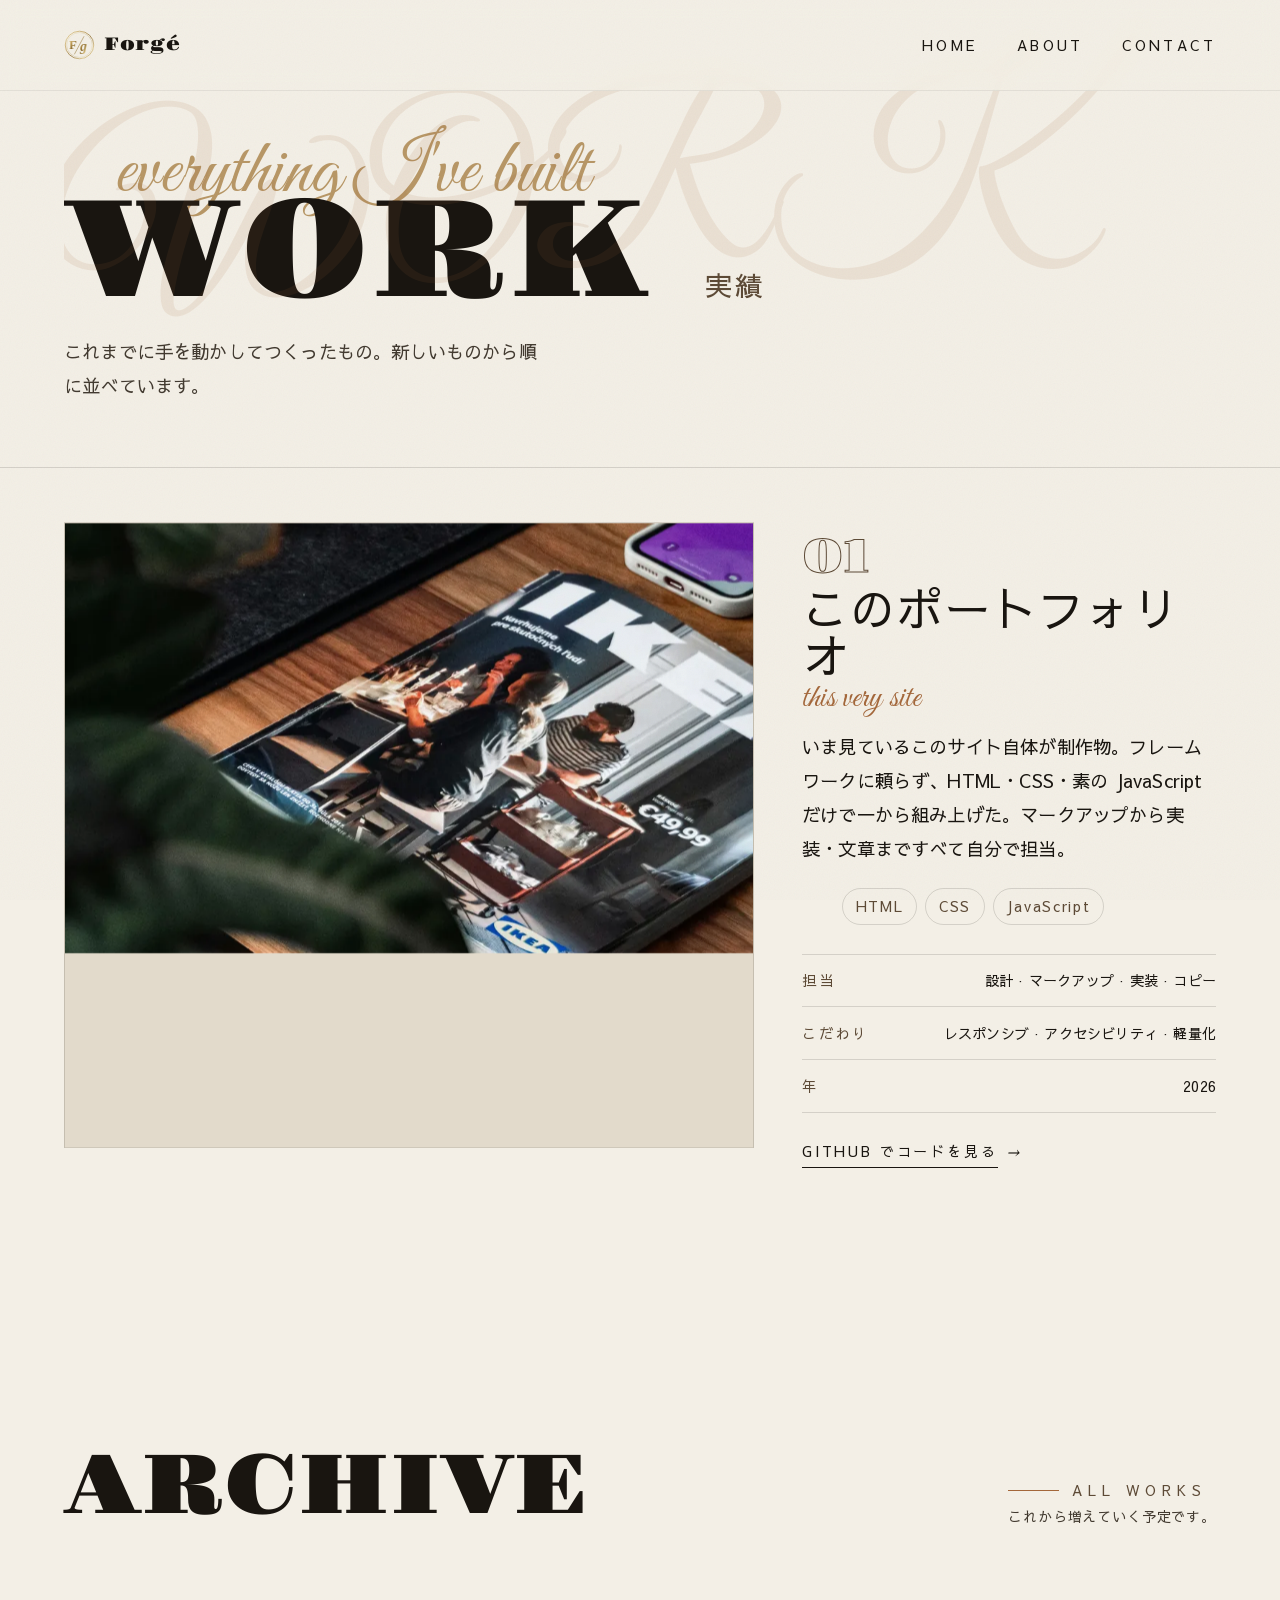
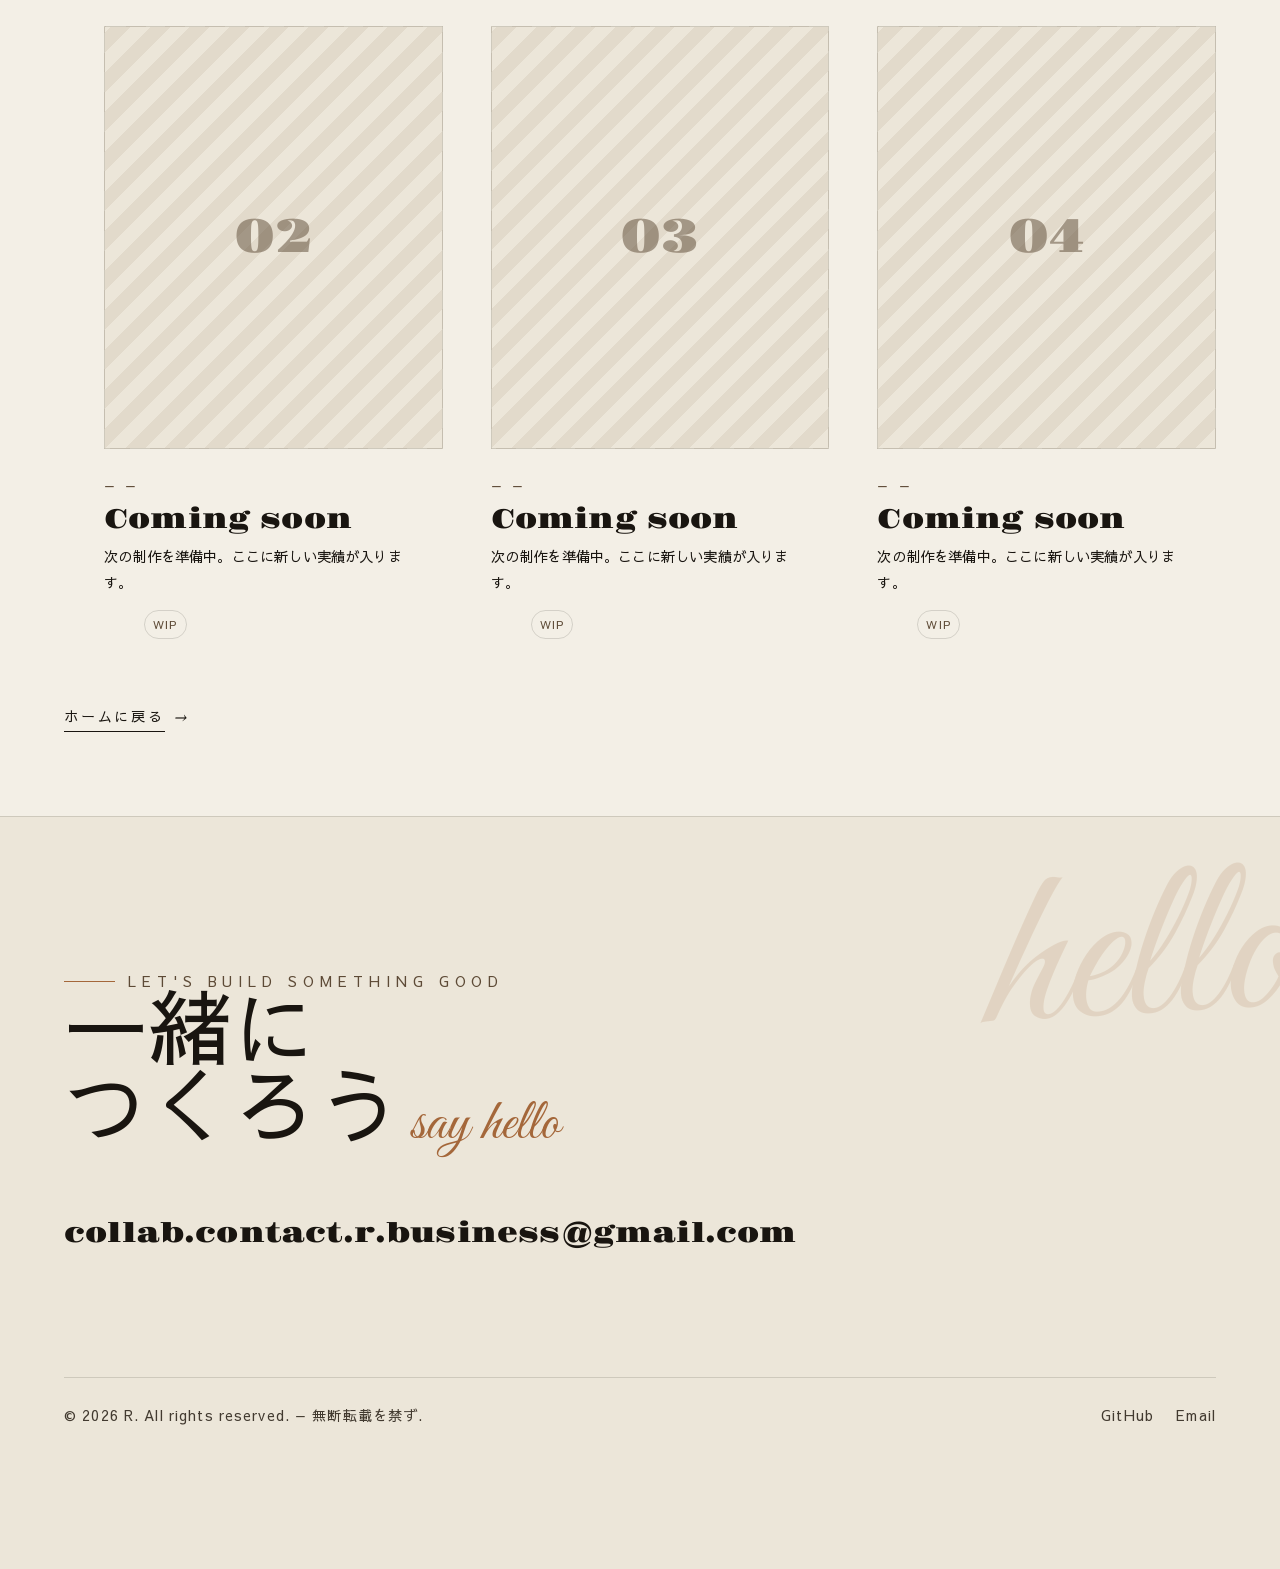
==== works.html @ 28dc5608 "Add Fg emblem beside wordmark; rename to R; update contact email" ====
<!doctype html>
<html lang="ja">
<head>
  <meta charset="utf-8" />
  <meta name="viewport" content="width=device-width, initial-scale=1" />
  <title>Work — 実績 / R</title>
  <meta name="description" content="フロントエンドエンジニア R のこれまでの実績一覧。" />
  <meta name="theme-color" content="#f3efe6" />
  <link rel="icon" href="assets/img/favicon.svg" type="image/svg+xml" />

  <link rel="preconnect" href="https://fonts.googleapis.com" />
  <link rel="preconnect" href="https://fonts.gstatic.com" crossorigin />
  <link rel="stylesheet"
        href="https://fonts.googleapis.com/css2?family=Gravitas+One&family=Great+Vibes&family=Sawarabi+Gothic&display=swap" />
  <link rel="stylesheet" href="assets/css/style.css" />
</head>
<body class="page">
  <a class="visually-hidden" href="#main" style="position:absolute;left:-9999px;top:0;background:#191510;color:#fff;padding:.6rem 1rem;z-index:9999;"
     onfocus="this.style.left='1rem';this.style.top='1rem';" onblur="this.style.left='-9999px';">本文へスキップ — Skip to content</a>

  <div class="progress" aria-hidden="true"></div>

  <header class="nav nav--solid" role="banner">
    <a class="nav__mark display" href="index.html" aria-label="Forgé — home"><img class="nav__logo" src="assets/img/logo-forge.svg" alt="" width="34" height="34" />Forgé</a>
    <nav class="nav__links" aria-label="Primary">
      <a href="index.html">Home</a>
      <a href="index.html#about">About</a>
      <a href="index.html#contact" class="nav__cta">Contact</a>
    </nav>
  </header>

  <main id="main">
    <!-- ░░░ PAGE HEADER ░░░ -->
    <header class="page-head shell wide">
      <p class="hero__script script" data-reveal>everything I've built</p>
      <h1 class="page-head__title display ghost" id="page-h" data-ghost="work" data-reveal>Work<span class="page-head__sub">実績</span></h1>
      <p class="page-head__lead jp" data-reveal style="--delay:.1s">これまでに手を動かしてつくったもの。新しいものから順に並べています。</p>
    </header>

    <hr class="rule shell wide" />

    <!-- ░░░ FEATURED ░░░ -->
    <section class="project shell wide" aria-labelledby="feat-h">
      <h2 id="feat-h" class="visually-hidden-h">Featured</h2>
      <article class="project__card" data-reveal>
        <figure class="project__figure" data-parallax="0.05">
          <picture>
            <source srcset="assets/img/photo-js.webp" type="image/webp" />
            <img src="assets/img/photo-js.jpg" width="956" height="1700" alt="制作環境のデスク" loading="lazy" />
          </picture>
        </figure>
        <div class="project__body">
          <p class="feature__no display">01</p>
          <h3 class="project__title display">このポートフォリオ<span class="script">this very site</span></h3>
          <p class="jp">いま見ているこのサイト自体が制作物。フレームワークに頼らず、HTML・CSS・素の JavaScript だけで一から組み上げた。マークアップから実装・文章まですべて自分で担当。</p>
          <ul class="project__tags" aria-label="使用技術">
            <li>HTML</li><li>CSS</li><li>JavaScript</li>
          </ul>
          <dl class="project__facts">
            <div><dt>担当</dt><dd>設計 · マークアップ · 実装 · コピー</dd></div>
            <div><dt>こだわり</dt><dd>レスポンシブ · アクセシビリティ · 軽量化</dd></div>
            <div><dt>年</dt><dd>2026</dd></div>
          </dl>
          <a class="feature__link" href="https://github.com/ryotagubusiness-B1z/portfolio" target="_blank" rel="noopener"><span>GitHub でコードを見る</span> <i aria-hidden="true">→</i></a>
        </div>
      </article>
    </section>

    <!-- ░░░ ARCHIVE ░░░ -->
    <section class="works shell wide" aria-labelledby="archive-h">
      <div class="works__head">
        <h2 class="display" id="archive-h" data-reveal>Archive</h2>
        <p data-reveal style="--delay:.1s"><span class="kicker">All works</span><br>これから増えていく予定です。</p>
      </div>

      <ul class="worklist" role="list">
        <li class="workcard workcard--soon" data-reveal>
          <div class="workcard__media" aria-hidden="true"><span class="workcard__no display">02</span></div>
          <div class="workcard__body">
            <span class="workcard__year">— —</span>
            <h3 class="workcard__title display">Coming soon</h3>
            <p class="jp">次の制作を準備中。ここに新しい実績が入ります。</p>
            <ul class="workcard__tags" aria-label="使用技術"><li>WIP</li></ul>
          </div>
        </li>
        <li class="workcard workcard--soon" data-reveal style="--delay:.08s">
          <div class="workcard__media" aria-hidden="true"><span class="workcard__no display">03</span></div>
          <div class="workcard__body">
            <span class="workcard__year">— —</span>
            <h3 class="workcard__title display">Coming soon</h3>
            <p class="jp">次の制作を準備中。ここに新しい実績が入ります。</p>
            <ul class="workcard__tags" aria-label="使用技術"><li>WIP</li></ul>
          </div>
        </li>
        <li class="workcard workcard--soon" data-reveal style="--delay:.16s">
          <div class="workcard__media" aria-hidden="true"><span class="workcard__no display">04</span></div>
          <div class="workcard__body">
            <span class="workcard__year">— —</span>
            <h3 class="workcard__title display">Coming soon</h3>
            <p class="jp">次の制作を準備中。ここに新しい実績が入ります。</p>
            <ul class="workcard__tags" aria-label="使用技術"><li>WIP</li></ul>
          </div>
        </li>
      </ul>

      <a class="works__all feature__link" href="index.html" data-reveal><span>ホームに戻る</span> <i aria-hidden="true">→</i></a>
    </section>
  </main>

  <!-- ░░░ FOOTER ░░░ -->
  <section class="contact" aria-labelledby="contact-h">
    <div class="shell wide ghost ghost--right" data-ghost="hello">
      <p class="kicker" data-reveal>Let's build something good</p>
      <h2 class="contact__lead display" id="contact-h" data-reveal style="--delay:.06s">
        一緒に<br>つくろう<span class="script"> say hello</span>
      </h2>
      <a class="contact__mail display" href="mailto:collab.contact.r.business@gmail.com" data-reveal style="--delay:.1s">collab.contact.r.business@gmail.com</a>

      <div class="foot">
        <p>© <span id="year">2026</span> R. All rights reserved. — 無断転載を禁ず.</p>
        <nav class="foot__social" aria-label="Links">
          <a href="https://github.com/ryotagubusiness-B1z" target="_blank" rel="noopener me">GitHub</a>
          <a href="mailto:collab.contact.r.business@gmail.com">Email</a>
        </nav>
      </div>
    </div>
  </section>

  <script src="assets/js/main.js" defer></script>
</body>
</html>
---- assets/css/style.css ----
/* ============================================================================
   Forgé — Portfolio of Ryota Gu
   Hand-built design system. No framework defaults.
   Palette: warm paper, umber earth, deep shadow. Type jump is intentional.
   ========================================================================== */

/* ---- 1. Tokens ---------------------------------------------------------- */
:root {
  /* Paper & ink — warm, never pure white or pure black */
  --paper:      #f3efe6;
  --paper-2:    #ece6d9;
  --paper-3:    #e2dacb;
  --ink:        #191510;
  --ink-soft:   #423a30;
  --ink-faint:  #6f655700;

  /* Earth accents — used like spice, never poured */
  --umber:      #5d4a36;
  --clay:       #a4673a;
  --sage:       #898a76;
  --gilt:       #b89766;

  /* Structural */
  --line:       rgba(25, 21, 16, 0.14);
  --line-soft:  rgba(25, 21, 16, 0.07);
  --shadow-deep: rgba(20, 16, 11, 0.55);

  /* Type */
  /* Latin uses Gravitas One; Japanese glyphs fall through to Sawarabi Gothic */
  --display: "Gravitas One", "Sawarabi Gothic", "Times New Roman", Georgia, serif;
  --script:  "Great Vibes", "Sawarabi Gothic", cursive;
  --body:    "Sawarabi Gothic", ui-sans-serif, system-ui, -apple-system, sans-serif;

  /* Fluid type — high jump ratio for editorial tension */
  --step--1: clamp(0.78rem, 0.74rem + 0.18vw, 0.9rem);
  --step-0:  clamp(1rem, 0.95rem + 0.25vw, 1.15rem);
  --step-1:  clamp(1.3rem, 1.15rem + 0.7vw, 1.7rem);
  --step-2:  clamp(1.8rem, 1.4rem + 1.9vw, 3rem);
  --step-3:  clamp(2.6rem, 1.7rem + 4.4vw, 5.4rem);
  --step-4:  clamp(3.4rem, 1.6rem + 8.8vw, 9.5rem);

  /* Rhythm */
  --gutter:  clamp(1.25rem, 5vw, 6rem);
  --stack:   clamp(4.5rem, 11vw, 11rem);
  --measure: 64ch;

  /* Motion — one signature curve, kept everywhere */
  --ease:      cubic-bezier(0.16, 1, 0.3, 1);
  --ease-soft: cubic-bezier(0.22, 0.61, 0.36, 1);
  --dur:       0.55s;
}

/* ---- 2. Reset ----------------------------------------------------------- */
*, *::before, *::after { box-sizing: border-box; }
* { margin: 0; }
html { -webkit-text-size-adjust: 100%; scroll-behavior: smooth; }
@media (prefers-reduced-motion: reduce) {
  html { scroll-behavior: auto; }
  *, *::before, *::after {
    animation-duration: 0.001ms !important;
    transition-duration: 0.001ms !important;
    scroll-behavior: auto !important;
  }
}
img, picture, svg { display: block; max-width: 100%; }
button { font: inherit; color: inherit; background: none; border: none; cursor: pointer; }
a { color: inherit; text-decoration: none; }
::selection { background: var(--ink); color: var(--paper); }

/* ---- 3. Base ------------------------------------------------------------ */
body {
  font-family: var(--body);
  font-size: var(--step-0);
  line-height: 1.85;
  letter-spacing: 0.01em;
  color: var(--ink);
  background: var(--paper);
  -webkit-font-smoothing: antialiased;
  text-rendering: optimizeLegibility;
  overflow-x: hidden;
}

/* Paper grain — faint, sits over the whole page */
body::before {
  content: "";
  position: fixed;
  inset: 0;
  z-index: 9999;
  pointer-events: none;
  opacity: 0.05;
  mix-blend-mode: multiply;
  background-image: url("data:image/svg+xml,%3Csvg xmlns='http://www.w3.org/2000/svg' width='160' height='160'%3E%3Cfilter id='n'%3E%3CfeTurbulence type='fractalNoise' baseFrequency='0.85' numOctaves='3' stitchTiles='stitch'/%3E%3C/filter%3E%3Crect width='100%25' height='100%25' filter='url(%23n)'/%3E%3C/svg%3E");
}

h1, h2, h3 { font-weight: 400; line-height: 1; }
.display { font-family: var(--display); }
.script  { font-family: var(--script); font-weight: 400; }

/* ---- 4. Layout primitives ---------------------------------------------- */
.shell { width: 100%; padding-inline: var(--gutter); }
.wide  { max-width: 1680px; margin-inline: auto; }
.rule  { height: 1px; background: var(--line); border: 0; }

.visually-hidden-h {
  position: absolute; width: 1px; height: 1px; padding: 0; margin: -1px;
  overflow: hidden; clip: rect(0 0 0 0); white-space: nowrap; border: 0;
}

/* ---- Inner-page header -------------------------------------------------- */
.page-head { padding-top: clamp(7rem, 16vh, 11rem); padding-bottom: clamp(2rem, 5vw, 4rem); }
.page-head__title {
  font-family: var(--display);
  font-size: var(--step-4);
  line-height: 0.86;
  text-transform: uppercase;
  display: flex;
  align-items: baseline;
  gap: 0.4em;
  flex-wrap: wrap;
}
.page-head__sub {
  font-family: var(--body);
  font-size: var(--step-1);
  letter-spacing: 0.1em;
  text-transform: none;
  color: var(--umber);
}
.page-head__lead { max-width: 48ch; margin-top: 1.4rem; color: var(--ink-soft); }
.page-head .ghost::before { top: -0.18em; opacity: 0.1; }

section { position: relative; }

/* The eyebrow / kicker used across the page */
.kicker {
  font-family: var(--body);
  font-size: var(--step--1);
  letter-spacing: 0.42em;
  text-transform: uppercase;
  color: var(--umber);
  display: inline-flex;
  align-items: center;
  gap: 0.9em;
}
.kicker::before {
  content: "";
  width: clamp(1.4rem, 4vw, 3.2rem);
  height: 1px;
  background: var(--clay);
}

/* ---- Ghost script ------------------------------------------------------- */
/* The accent face (Great Vibes) set huge & faint, sitting BEHIND a display
   heading like a watermark. Wrap a heading group in .ghost, give it
   data-ghost="word"; the word renders from the ::before. Decorative only. */
.ghost { position: relative; isolation: isolate; }
/* never let the oversized watermark spill into a horizontal scrollbar */
.ghost { overflow-x: clip; }
.ghost > * { position: relative; z-index: 1; }
.ghost::before {
  content: attr(data-ghost);
  position: absolute;
  z-index: 0;
  font-family: var(--script);
  font-weight: 400;
  line-height: 0.8;
  white-space: nowrap;
  color: var(--clay);
  opacity: 0.14;
  pointer-events: none;
  font-size: clamp(5rem, 18vw, 17rem);
  /* offset up & left so it bleeds behind and above the real heading */
  left: -0.08em;
  top: -0.42em;
  transform: rotate(-4deg);
  transform-origin: left top;
}
.ghost--right::before { left: auto; right: -0.06em; transform: rotate(-3deg); transform-origin: right top; }
.ghost--tight::before { font-size: clamp(4rem, 13vw, 12rem); top: -0.3em; }
@media (prefers-reduced-motion: no-preference) {
  .ghost::before { transition: opacity 1.1s var(--ease), transform 1.1s var(--ease); }
  .ghost:hover::before { opacity: 0.2; transform: rotate(-4deg) translateY(-0.04em); }
}

/* ============================================================================
   NAV
   ========================================================================== */
.nav {
  position: fixed;
  inset: 0 0 auto 0;
  z-index: 100;
  display: flex;
  align-items: center;
  justify-content: space-between;
  padding: clamp(1rem, 2vw, 1.6rem) var(--gutter);
  color: var(--paper);
  transition: background 0.4s var(--ease), color 0.4s var(--ease), border-color 0.4s var(--ease);
}
/* over the dark hero (top) the wordmark sits in light ink; once scrolled past
   the hero we drop to a solid paper bar so the gold logo keeps its true colour */
.nav.is-scrolled {
  color: var(--ink);
  background: color-mix(in srgb, var(--paper) 84%, transparent);
  backdrop-filter: saturate(1.1) blur(8px);
  border-bottom: 1px solid var(--line-soft);
}
/* solid variant for inner pages (no dark hero behind it) */
.nav--solid {
  color: var(--ink);
  background: color-mix(in srgb, var(--paper) 82%, transparent);
  backdrop-filter: saturate(1.1) blur(8px);
  border-bottom: 1px solid var(--line-soft);
}
.nav__mark {
  font-family: var(--display);
  font-size: 1.15rem;
  letter-spacing: 0.04em;
  display: inline-flex;
  align-items: center;
  gap: 0.5em;
}
.nav__logo {
  width: clamp(1.7rem, 2.4vw, 2.2rem);
  height: auto;
  aspect-ratio: 1 / 1;
  display: block;
}
.nav__links { display: flex; gap: clamp(1.2rem, 3vw, 2.6rem); }
.nav__links a {
  font-size: var(--step--1);
  letter-spacing: 0.24em;
  text-transform: uppercase;
  position: relative;
  padding-block: 0.4rem;
}
.nav__links a::after {
  content: "";
  position: absolute;
  left: 0; bottom: 0;
  width: 100%; height: 1px;
  background: currentColor;
  transform: scaleX(0);
  transform-origin: right;
  transition: transform 0.5s var(--ease);
}
.nav__links a:hover::after { transform: scaleX(1); transform-origin: left; }
@media (max-width: 720px) {
  .nav__links a:not(.nav__cta) { display: none; }
}

/* ============================================================================
   HERO
   ========================================================================== */
.hero {
  position: relative;
  min-height: 100svh;
  display: grid;
  grid-template-rows: 1fr auto;
  overflow: clip;
}
.hero__media {
  position: absolute;
  inset: -8% 0 -8% 0;
  z-index: 0;
}
.hero__media img {
  width: 100%; height: 100%;
  object-fit: cover;
  filter: grayscale(0.15) contrast(1.05);
}
.hero__media::after {
  content: "";
  position: absolute; inset: 0;
  background:
    linear-gradient(180deg, rgba(15,12,8,0.55) 0%, rgba(15,12,8,0) 38%),
    linear-gradient(0deg, rgba(15,12,8,0.78) 0%, rgba(15,12,8,0) 55%);
}
.hero__inner {
  position: relative;
  z-index: 1;
  grid-row: 2;
  color: var(--paper);
  padding: 0 var(--gutter) clamp(2.5rem, 6vw, 5rem);
  width: 100%;
}
.hero__script {
  font-family: var(--script);
  font-size: clamp(2.4rem, 6vw, 5rem);
  line-height: 0.8;
  color: var(--gilt);
  margin-bottom: -0.15em;
  margin-left: clamp(0.5rem, 4vw, 8rem);
}
.hero__title {
  font-family: var(--display);
  font-size: var(--step-4);
  letter-spacing: -0.01em;
  line-height: 0.86;
  text-transform: uppercase;
  max-width: 16ch;
}
.hero__meta {
  margin-top: clamp(1.4rem, 3vw, 2.4rem);
  display: flex;
  flex-wrap: wrap;
  gap: 0.8rem clamp(1.5rem, 4vw, 3rem);
  align-items: baseline;
  border-top: 1px solid rgba(243,239,230,0.28);
  padding-top: 1.2rem;
  max-width: 720px;
}
.hero__meta p { font-size: var(--step--1); letter-spacing: 0.04em; line-height: 1.6; opacity: 0.86; }
.hero__meta .lead { max-width: 46ch; }

.hero__index {
  position: absolute;
  top: clamp(5rem, 12vh, 9rem);
  right: var(--gutter);
  z-index: 1;
  writing-mode: vertical-rl;
  font-size: var(--step--1);
  letter-spacing: 0.4em;
  text-transform: uppercase;
  color: var(--paper);
  opacity: 0.7;
}
.hero__scroll {
  position: absolute;
  bottom: clamp(1.5rem, 4vw, 2.5rem);
  right: var(--gutter);
  z-index: 2;
  color: var(--paper);
  font-size: var(--step--1);
  letter-spacing: 0.3em;
  text-transform: uppercase;
  display: inline-flex;
  align-items: center;
  gap: 0.8em;
}
.hero__scroll i {
  display: block; width: 1px; height: 2.4rem; background: var(--gilt);
  transform-origin: top; animation: scrollPulse 2.4s var(--ease) infinite;
}
@keyframes scrollPulse {
  0%, 100% { transform: scaleY(0.3); opacity: 0.4; }
  50%      { transform: scaleY(1);   opacity: 1; }
}
@media (max-width: 720px) {
  .hero__scroll { display: none; }
  .hero__index  { top: clamp(4rem, 14vh, 7rem); opacity: 0.5; }
}

/* ============================================================================
   WORKS — editorial features, asymmetric & overlapping
   ========================================================================== */
.works { padding-block: var(--stack) calc(var(--stack) * 0.6); }
.works__head {
  display: flex; flex-wrap: wrap; justify-content: space-between;
  align-items: flex-end; gap: 1.5rem;
  margin-bottom: clamp(3rem, 8vw, 6rem);
}
.works__head h2 {
  font-family: var(--display);
  font-size: var(--step-3);
  text-transform: uppercase;
  letter-spacing: -0.01em;
}
.works__head p { max-width: 34ch; font-size: var(--step--1); letter-spacing: 0.06em; color: var(--ink-soft); }

.feature {
  display: grid;
  grid-template-columns: repeat(12, 1fr);
  gap: clamp(1rem, 2.5vw, 2.5rem);
  align-items: center;
  margin-bottom: clamp(5rem, 12vw, 11rem);
}
.feature__figure {
  position: relative;
  overflow: hidden;
  background: var(--paper-3);
}
.feature__figure img {
  width: 100%; height: 100%;
  object-fit: cover;
  aspect-ratio: 4 / 5;
  transition: transform 1.2s var(--ease), filter 0.8s var(--ease);
  filter: grayscale(0.1);
  will-change: transform;
}
.feature:hover .feature__figure img { transform: scale(1.045); filter: grayscale(0); }
.feature__figure figcaption {
  position: absolute;
  left: 0; bottom: 0;
  padding: 0.7rem 1rem;
  background: var(--paper);
  font-size: var(--step--1);
  letter-spacing: 0.18em;
  text-transform: uppercase;
  border-top: 1px solid var(--line);
  border-right: 1px solid var(--line);
  transform: translateY(0.5px);
}

/* alternating column spans for asymmetry */
.feature--a .feature__figure { grid-column: 1 / 8; }
.feature--a .feature__text   { grid-column: 9 / 13; }
.feature--b .feature__figure { grid-column: 6 / 13; order: 2; }
.feature--b .feature__text   { grid-column: 1 / 5;  order: 1; }
.feature--b .feature__figure img { aspect-ratio: 3 / 4; }
.feature--c .feature__figure { grid-column: 2 / 9; }
.feature--c .feature__text   { grid-column: 9 / 13; }
.feature--c .feature__figure img { aspect-ratio: 5 / 6; }
.feature--d .feature__figure { grid-column: 5 / 13; order: 2; }
.feature--d .feature__text   { grid-column: 1 / 5;  order: 1; }
.feature--d .feature__figure img { aspect-ratio: 9 / 11; }

@media (max-width: 760px) {
  .feature { grid-template-columns: 1fr; }
  .feature .feature__figure,
  .feature .feature__text { grid-column: 1 / -1 !important; order: 0 !important; }
  .feature__figure img { aspect-ratio: 4 / 5 !important; }
}

.feature__no {
  font-family: var(--display);
  font-size: var(--step-2);
  color: var(--paper-3);
  -webkit-text-stroke: 1px var(--umber);
  color: transparent;
  line-height: 0.8;
  margin-bottom: 0.6rem;
}
.feature__title {
  font-family: var(--display);
  font-size: var(--step-1);
  line-height: 1.04;
  margin-bottom: 0.8rem;
}
.feature__title .script { display: block; font-size: 1.4em; color: var(--clay); line-height: 0.7; }
.feature__text .meta {
  font-size: var(--step--1);
  letter-spacing: 0.2em;
  text-transform: uppercase;
  color: var(--umber);
  margin-bottom: 1rem;
  padding-bottom: 1rem;
  border-bottom: 1px solid var(--line);
}
.feature__text p { font-size: var(--step-0); max-width: 40ch; }
.feature__link {
  display: inline-flex; align-items: center; gap: 0.6em;
  margin-top: 1.4rem;
  font-size: var(--step--1); letter-spacing: 0.2em; text-transform: uppercase;
}
.feature__link span { position: relative; }
.feature__link span::after {
  content: ""; position: absolute; left: 0; bottom: -3px; width: 100%; height: 1px;
  background: var(--ink); transform: scaleX(1); transform-origin: right;
  transition: transform 0.5s var(--ease);
}
.feature__link:hover span::after { transform: scaleX(0); }
.feature__link i { transition: transform 0.5s var(--ease); }
.feature__link:hover i { transform: translateX(0.4em); }

/* ============================================================================
   PROJECT — featured work (this very site)
   ========================================================================== */
.project { padding-block: calc(var(--stack) * 0.5) var(--stack); }
.project__card {
  display: grid;
  grid-template-columns: 1fr;
  gap: clamp(1.5rem, 4vw, 3rem);
  align-items: stretch;
}
@media (min-width: 880px) {
  .project__card { grid-template-columns: 1.25fr 0.75fr; }
}
.project__figure {
  position: relative;
  overflow: hidden;
  background: var(--paper-3);
  border: 1px solid var(--line);
}
.project__figure img {
  width: 100%; height: 100%;
  object-fit: cover;
  aspect-ratio: 16 / 10;
  filter: grayscale(0.08);
  transition: transform 1.2s var(--ease), filter 0.8s var(--ease);
  will-change: transform;
}
.project__card:hover .project__figure img { transform: scale(1.04); filter: grayscale(0); }
.project__body { display: flex; flex-direction: column; }
.project__title {
  font-family: var(--display);
  font-size: var(--step-2);
  line-height: 1.02;
  margin: 0.2rem 0 1rem;
}
.project__title .script { display: block; font-size: 0.7em; color: var(--clay); line-height: 0.9; }
.project__body > p.jp { font-size: var(--step-0); max-width: 46ch; }
.project__tags {
  list-style: none; display: flex; flex-wrap: wrap; gap: 0.5rem;
  margin: 1.4rem 0;
}
.project__tags li {
  font-size: var(--step--1); letter-spacing: 0.12em;
  padding: 0.3em 0.9em;
  border: 1px solid var(--line);
  border-radius: 999px;
  color: var(--umber);
}
.project__facts { margin: 0.4rem 0 0; border-top: 1px solid var(--line); }
.project__facts > div {
  display: flex; gap: 1rem; justify-content: space-between;
  padding: 0.8rem 0; border-bottom: 1px solid var(--line);
}
.project__facts dt {
  font-size: var(--step--1); letter-spacing: 0.2em; text-transform: uppercase; color: var(--umber);
  white-space: nowrap;
}
.project__facts dd { font-size: var(--step--1); text-align: right; }
.project__body .feature__link { margin-top: auto; padding-top: 1.6rem; }

/* ---- Work list (latest 3 grid, shared with works.html) ---------------- */
.worklist {
  list-style: none;
  display: grid;
  grid-template-columns: 1fr;
  gap: clamp(2rem, 4vw, 3rem);
}
@media (min-width: 680px)  { .worklist { grid-template-columns: repeat(2, 1fr); } }
@media (min-width: 1000px) { .worklist { grid-template-columns: repeat(3, 1fr); } }

.workcard { display: flex; flex-direction: column; }
.workcard__media {
  position: relative;
  display: block;
  overflow: hidden;
  background: var(--paper-3);
  border: 1px solid var(--line);
  aspect-ratio: 4 / 5;
}
.workcard__media img {
  width: 100%; height: 100%;
  object-fit: cover;
  filter: grayscale(0.12);
  transition: transform 1.1s var(--ease), filter 0.7s var(--ease);
  will-change: transform;
}
.workcard__media:hover img { transform: scale(1.05); filter: grayscale(0); }
.workcard__no {
  position: absolute;
  left: 0; bottom: 0;
  font-size: var(--step-1);
  line-height: 0.8;
  padding: 0.3rem 0.7rem 0.2rem;
  background: var(--paper);
  color: var(--ink);
  border-top: 1px solid var(--line);
  border-right: 1px solid var(--line);
}
.workcard--soon .workcard__media {
  display: grid;
  place-items: center;
  background:
    repeating-linear-gradient(-45deg, var(--paper-2) 0 14px, var(--paper-3) 14px 28px);
}
.workcard--soon .workcard__no {
  position: static; background: none; border: 0;
  color: var(--umber); opacity: 0.5; font-size: var(--step-2);
}
.workcard--soon { opacity: 0.78; }

.workcard__body { padding-top: 1.1rem; }
.workcard__year {
  font-size: var(--step--1); letter-spacing: 0.22em; color: var(--umber);
}
.workcard__title {
  font-family: var(--display);
  font-size: var(--step-1);
  line-height: 1.05;
  margin: 0.35rem 0 0.6rem;
}
.workcard__body p.jp { font-size: var(--step--1); line-height: 1.8; max-width: 38ch; }
.workcard__tags {
  list-style: none; display: flex; flex-wrap: wrap; gap: 0.4rem;
  margin-top: 0.9rem;
}
.workcard__tags li {
  font-size: 0.72rem; letter-spacing: 0.1em;
  padding: 0.25em 0.7em;
  border: 1px solid var(--line);
  border-radius: 999px;
  color: var(--umber);
}
.works__all {
  margin-top: clamp(2.5rem, 6vw, 4rem);
}

/* ============================================================================
   PULL QUOTE — full-bleed shadow band
   ========================================================================== */
.quote {
  background: var(--ink);
  color: var(--paper);
  padding-block: clamp(5rem, 14vw, 12rem);
  overflow: clip;
  position: relative;
  isolation: isolate;
}
.quote::after {
  content: "";
  position: absolute;
  inset: 0;
  z-index: -1;
  background-image: image-set(url("../img/photo-linen.webp") type("image/webp"), url("../img/photo-linen.jpg") type("image/jpeg"));
  background-size: cover;
  background-position: center;
  opacity: 0.32;
  filter: grayscale(0.3) contrast(1.05);
}
.quote__mark {
  font-family: var(--display);
  position: absolute;
  top: -0.2em; left: var(--gutter);
  font-size: clamp(9rem, 30vw, 26rem);
  line-height: 1;
  color: rgba(184,151,102,0.12);
  pointer-events: none;
}
.quote blockquote {
  position: relative;
  font-family: var(--display);
  font-size: var(--step-2);
  line-height: 1.22;
  max-width: 22ch;
}
.quote blockquote em { font-family: var(--script); font-style: normal; color: var(--gilt); font-size: 1.3em; }
.quote cite {
  display: block;
  margin-top: 2rem;
  font-family: var(--body);
  font-style: normal;
  font-size: var(--step--1);
  letter-spacing: 0.3em;
  text-transform: uppercase;
  color: var(--sage);
}

/* ============================================================================
   ABOUT
   ========================================================================== */
.about { padding-block: var(--stack); }
.about__grid { display: grid; gap: clamp(2.5rem, 6vw, 5rem); grid-template-columns: 1fr; }
@media (min-width: 900px) { .about__grid { grid-template-columns: 1.1fr 0.9fr; align-items: center; } }
.about h2 { font-family: var(--display); font-size: var(--step-3); text-transform: uppercase; margin-bottom: 1.5rem; line-height: 0.92; }
.about h2 .script { display:block; font-size: 0.5em; color: var(--clay); text-transform: none; }
.about__body p { max-width: var(--measure); }
.about__body p + p { margin-top: 1.3em; }
.about__list { list-style: none; margin-top: 2.5rem; border-top: 1px solid var(--line); }
.about__list li {
  display: flex; justify-content: space-between; gap: 1rem;
  padding: 1rem 0; border-bottom: 1px solid var(--line);
  font-size: var(--step--1); letter-spacing: 0.06em;
}
.about__list li span:first-child { letter-spacing: 0.22em; text-transform: uppercase; color: var(--umber); }
.about__portrait {
  position: relative;
  background: var(--paper-3);
  overflow: hidden;
}
.about__portrait img { width: 100%; aspect-ratio: 4/5; object-fit: cover; filter: grayscale(0.2); }
.about__portrait .tag {
  position: absolute; top: 1rem; left: 1rem;
  font-family: var(--script); font-size: 2.4rem; color: var(--paper);
  text-shadow: 0 2px 18px rgba(0,0,0,0.4);
}

/* ============================================================================
   CONTACT / FOOTER
   ========================================================================== */
.contact {
  background: var(--paper-2);
  padding-block: var(--stack);
  border-top: 1px solid var(--line);
}
.contact__lead {
  font-family: var(--display);
  font-size: var(--step-3);
  text-transform: uppercase;
  line-height: 0.94;
  margin-bottom: clamp(2rem, 5vw, 3.5rem);
}
.contact__lead .script { text-transform: none; color: var(--clay); font-size: 0.7em; }
.contact__mail {
  display: inline-block;
  font-family: var(--display);
  font-size: var(--step-1);
  position: relative;
  padding-bottom: 0.2em;
}
.contact__mail::after {
  content:""; position:absolute; left:0; bottom:0; width:100%; height:2px; background: var(--clay);
  transform: scaleX(0); transform-origin: left; transition: transform 0.6s var(--ease);
}
.contact__mail:hover::after { transform: scaleX(1); }

.foot {
  display: flex; flex-wrap: wrap; justify-content: space-between; gap: 1.5rem;
  margin-top: clamp(4rem, 10vw, 7rem);
  padding-top: 1.5rem;
  border-top: 1px solid var(--line);
  font-size: var(--step--1);
  letter-spacing: 0.08em;
  color: var(--ink-soft);
}
.foot__social { display: flex; gap: 1.4rem; }
.foot__social a { position: relative; }
.foot__social a::after {
  content:""; position:absolute; left:0; bottom:-2px; width:100%; height:1px; background: currentColor;
  transform: scaleX(0); transform-origin: right; transition: transform 0.4s var(--ease);
}
.foot__social a:hover::after { transform: scaleX(1); transform-origin: left; }

/* ============================================================================
   SCROLL REVEAL — the page breathes in
   ========================================================================== */
[data-reveal] {
  opacity: 0;
  transform: translateY(28px);
  filter: blur(6px);
  transition:
    opacity 0.9s var(--ease),
    transform 0.9s var(--ease),
    filter 0.9s var(--ease);
  transition-delay: var(--delay, 0s);
}
[data-reveal].is-in { opacity: 1; transform: none; filter: none; }

/* progress hairline */
.progress {
  position: fixed; top: 0; left: 0; height: 2px; width: 100%;
  transform: scaleX(0); transform-origin: left;
  background: var(--clay); z-index: 200;
}
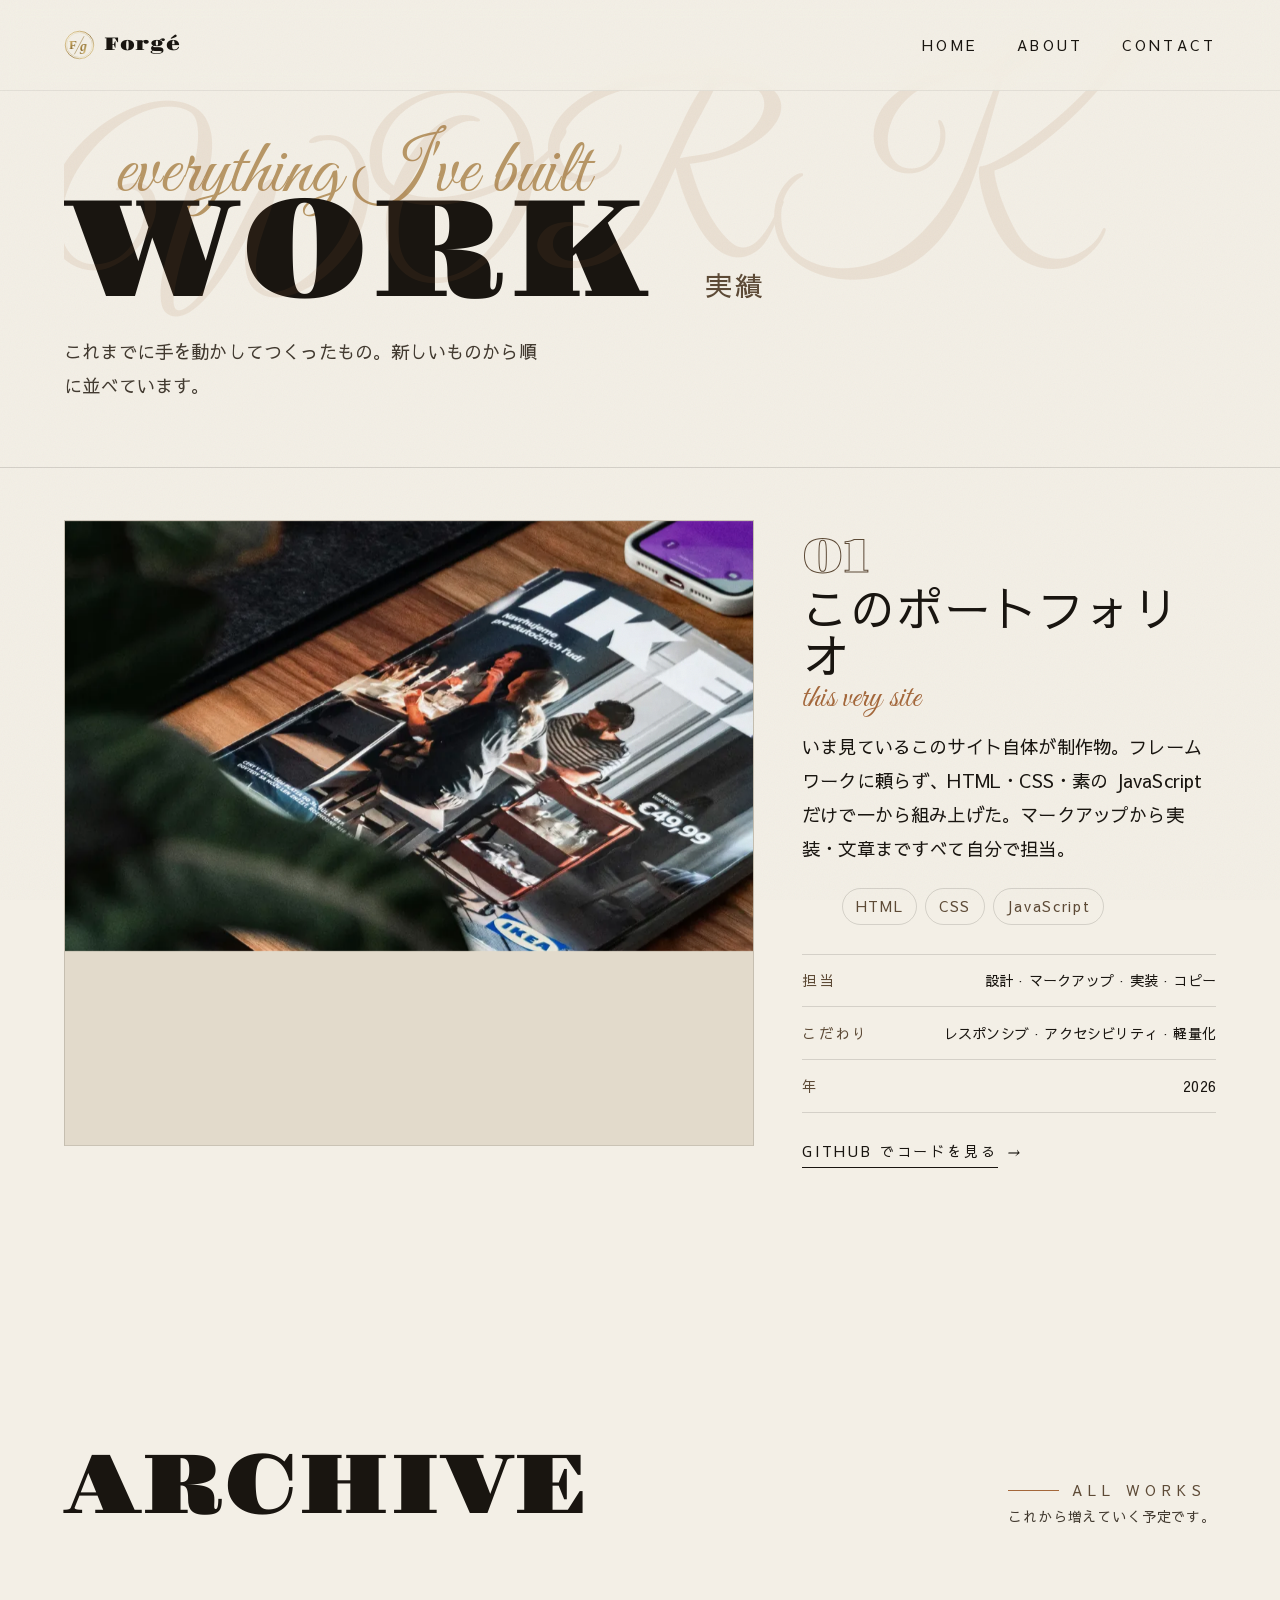
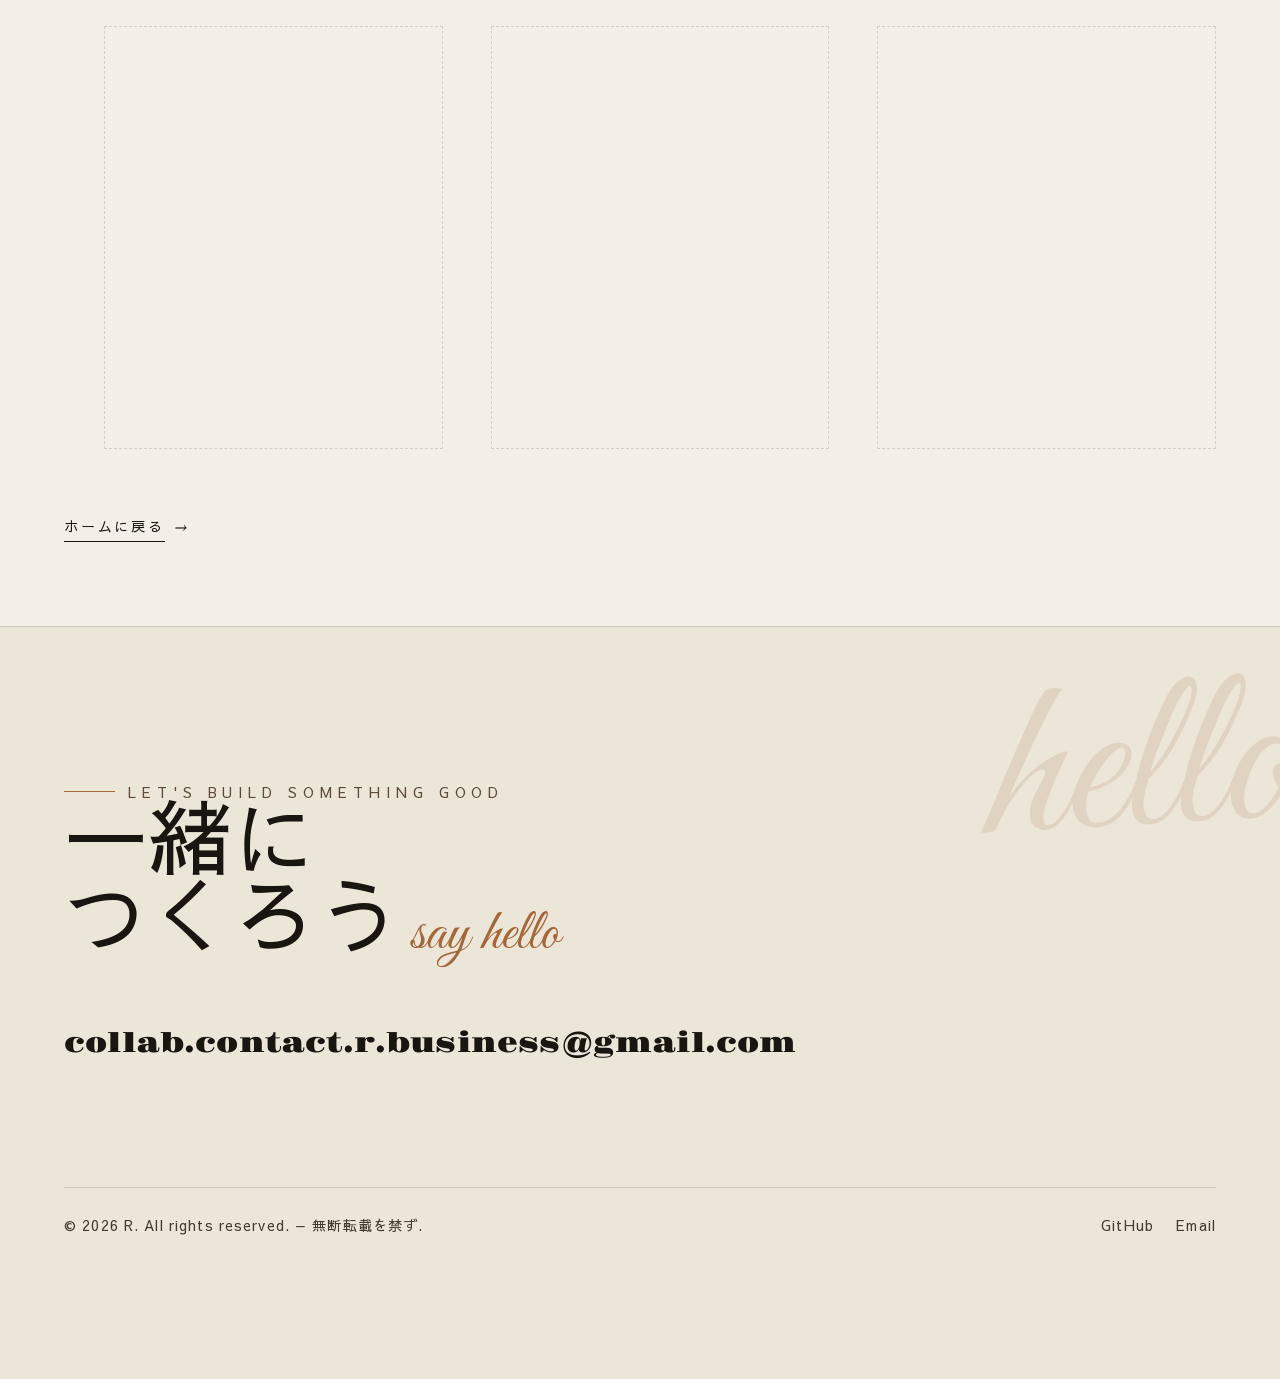
==== commit 18edcc79: "Replace Coming soon placeholders with blank reserved slots" ====
--- a/works.html
+++ b/works.html
@@ -74,32 +74,14 @@
       </div>
 
       <ul class="worklist" role="list">
-        <li class="workcard workcard--soon" data-reveal>
-          <div class="workcard__media" aria-hidden="true"><span class="workcard__no display">02</span></div>
-          <div class="workcard__body">
-            <span class="workcard__year">— —</span>
-            <h3 class="workcard__title display">Coming soon</h3>
-            <p class="jp">次の制作を準備中。ここに新しい実績が入ります。</p>
-            <ul class="workcard__tags" aria-label="使用技術"><li>WIP</li></ul>
-          </div>
+        <li class="workcard workcard--empty" data-reveal aria-hidden="true">
+          <div class="workcard__media"></div>
         </li>
-        <li class="workcard workcard--soon" data-reveal style="--delay:.08s">
-          <div class="workcard__media" aria-hidden="true"><span class="workcard__no display">03</span></div>
-          <div class="workcard__body">
-            <span class="workcard__year">— —</span>
-            <h3 class="workcard__title display">Coming soon</h3>
-            <p class="jp">次の制作を準備中。ここに新しい実績が入ります。</p>
-            <ul class="workcard__tags" aria-label="使用技術"><li>WIP</li></ul>
-          </div>
+        <li class="workcard workcard--empty" data-reveal style="--delay:.08s" aria-hidden="true">
+          <div class="workcard__media"></div>
         </li>
-        <li class="workcard workcard--soon" data-reveal style="--delay:.16s">
-          <div class="workcard__media" aria-hidden="true"><span class="workcard__no display">04</span></div>
-          <div class="workcard__body">
-            <span class="workcard__year">— —</span>
-            <h3 class="workcard__title display">Coming soon</h3>
-            <p class="jp">次の制作を準備中。ここに新しい実績が入ります。</p>
-            <ul class="workcard__tags" aria-label="使用技術"><li>WIP</li></ul>
-          </div>
+        <li class="workcard workcard--empty" data-reveal style="--delay:.16s" aria-hidden="true">
+          <div class="workcard__media"></div>
         </li>
       </ul>
 
--- a/assets/css/style.css
+++ b/assets/css/style.css
@@ -559,17 +559,12 @@
   border-top: 1px solid var(--line);
   border-right: 1px solid var(--line);
 }
-.workcard--soon .workcard__media {
-  display: grid;
-  place-items: center;
-  background:
-    repeating-linear-gradient(-45deg, var(--paper-2) 0 14px, var(--paper-3) 14px 28px);
-}
-.workcard--soon .workcard__no {
-  position: static; background: none; border: 0;
-  color: var(--umber); opacity: 0.5; font-size: var(--step-2);
-}
-.workcard--soon { opacity: 0.78; }
+/* empty / reserved slot — left intentionally blank */
+.workcard--empty .workcard__media {
+  background: transparent;
+  border: 1px dashed var(--line);
+}
+.workcard--empty { opacity: 0.5; }
 
 .workcard__body { padding-top: 1.1rem; }
 .workcard__year {
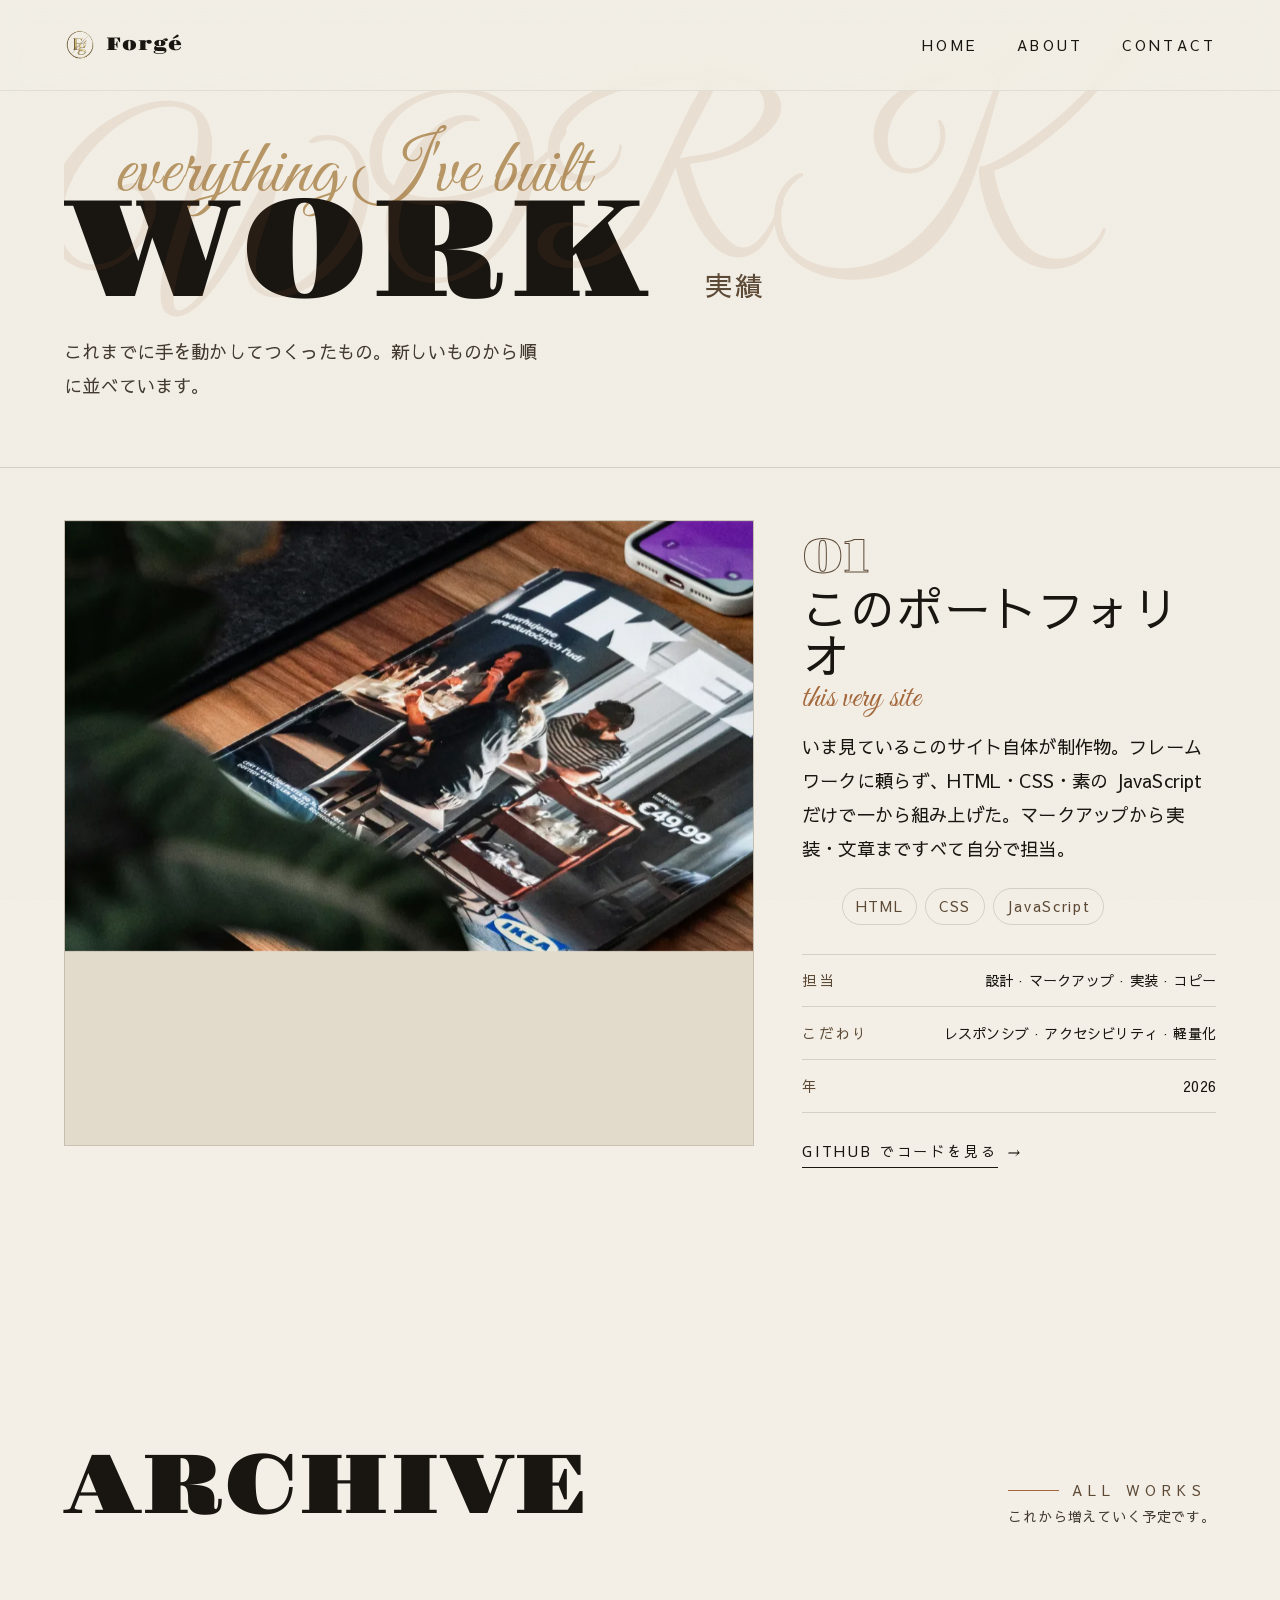
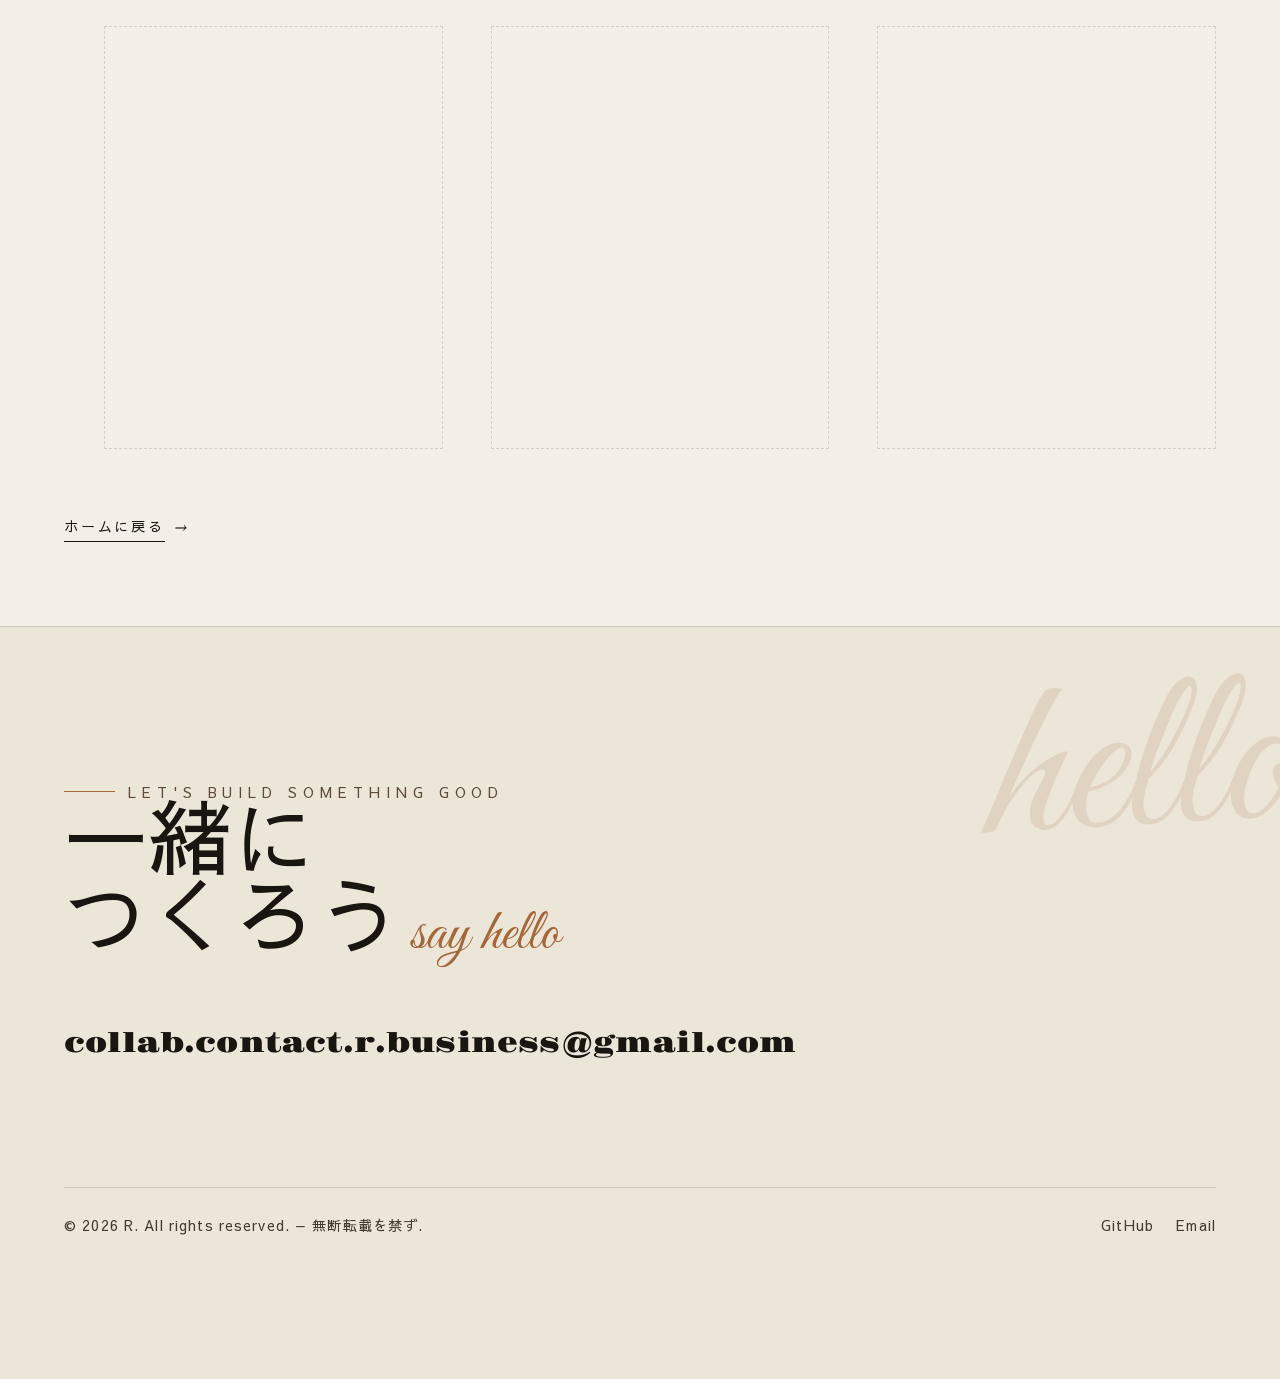
==== commit d9a64193: "Use real Forgé logo in nav and favicon (optimized webp/png)" ====
--- a/works.html
+++ b/works.html
@@ -6,7 +6,7 @@
   <title>Work — 実績 / R</title>
   <meta name="description" content="フロントエンドエンジニア R のこれまでの実績一覧。" />
   <meta name="theme-color" content="#f3efe6" />
-  <link rel="icon" href="assets/img/favicon.svg" type="image/svg+xml" />
+  <link rel="icon" href="assets/img/favicon.png" type="image/png" sizes="64x64" />
 
   <link rel="preconnect" href="https://fonts.googleapis.com" />
   <link rel="preconnect" href="https://fonts.gstatic.com" crossorigin />
@@ -21,7 +21,7 @@
   <div class="progress" aria-hidden="true"></div>
 
   <header class="nav nav--solid" role="banner">
-    <a class="nav__mark display" href="index.html" aria-label="Forgé — home"><img class="nav__logo" src="assets/img/logo-forge.svg" alt="" width="34" height="34" />Forgé</a>
+    <a class="nav__mark display" href="index.html" aria-label="Forgé — home"><picture><source srcset="assets/img/logo-forge.webp" type="image/webp" /><img class="nav__logo" src="assets/img/logo-forge.png" alt="" width="256" height="256" /></picture>Forgé</a>
     <nav class="nav__links" aria-label="Primary">
       <a href="index.html">Home</a>
       <a href="index.html#about">About</a>
--- a/assets/css/style.css
+++ b/assets/css/style.css
@@ -218,8 +218,9 @@
   align-items: center;
   gap: 0.5em;
 }
+.nav__mark picture { display: flex; line-height: 0; }
 .nav__logo {
-  width: clamp(1.7rem, 2.4vw, 2.2rem);
+  width: clamp(1.9rem, 2.6vw, 2.4rem);
   height: auto;
   aspect-ratio: 1 / 1;
   display: block;
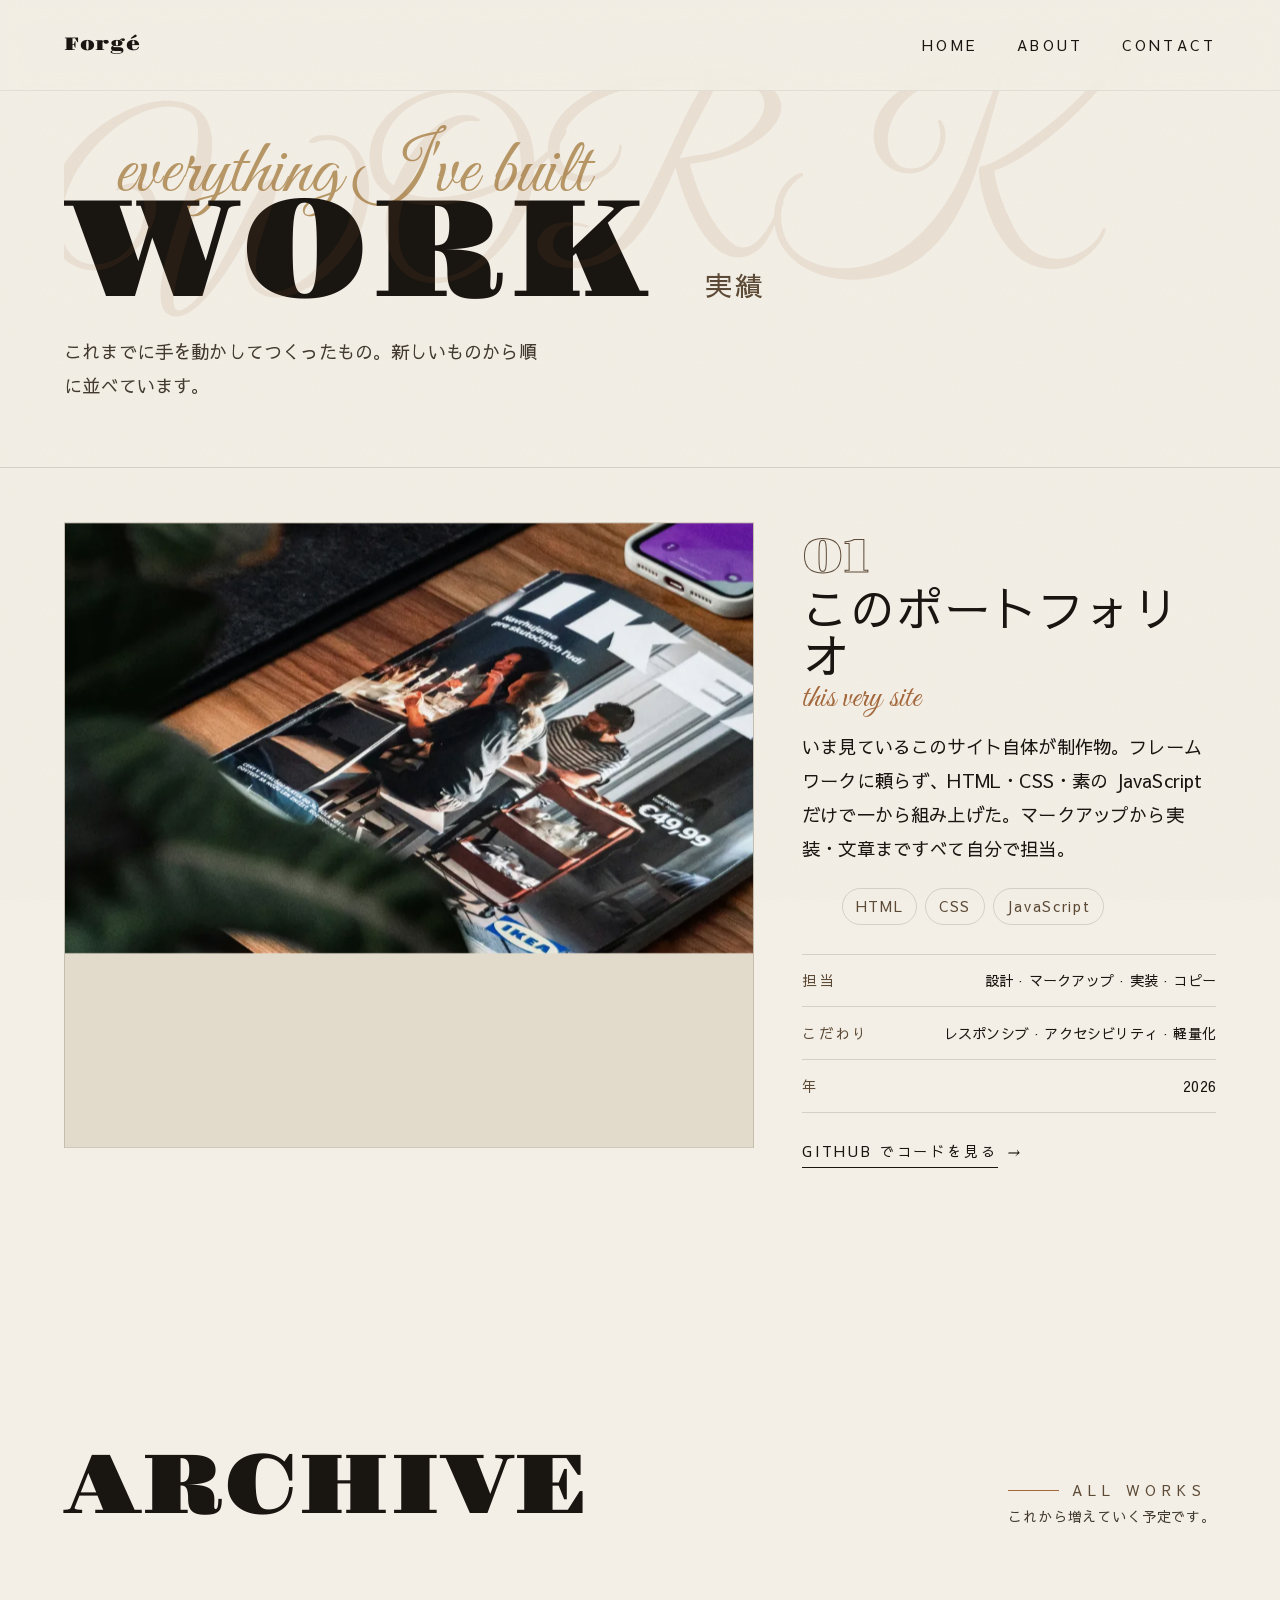
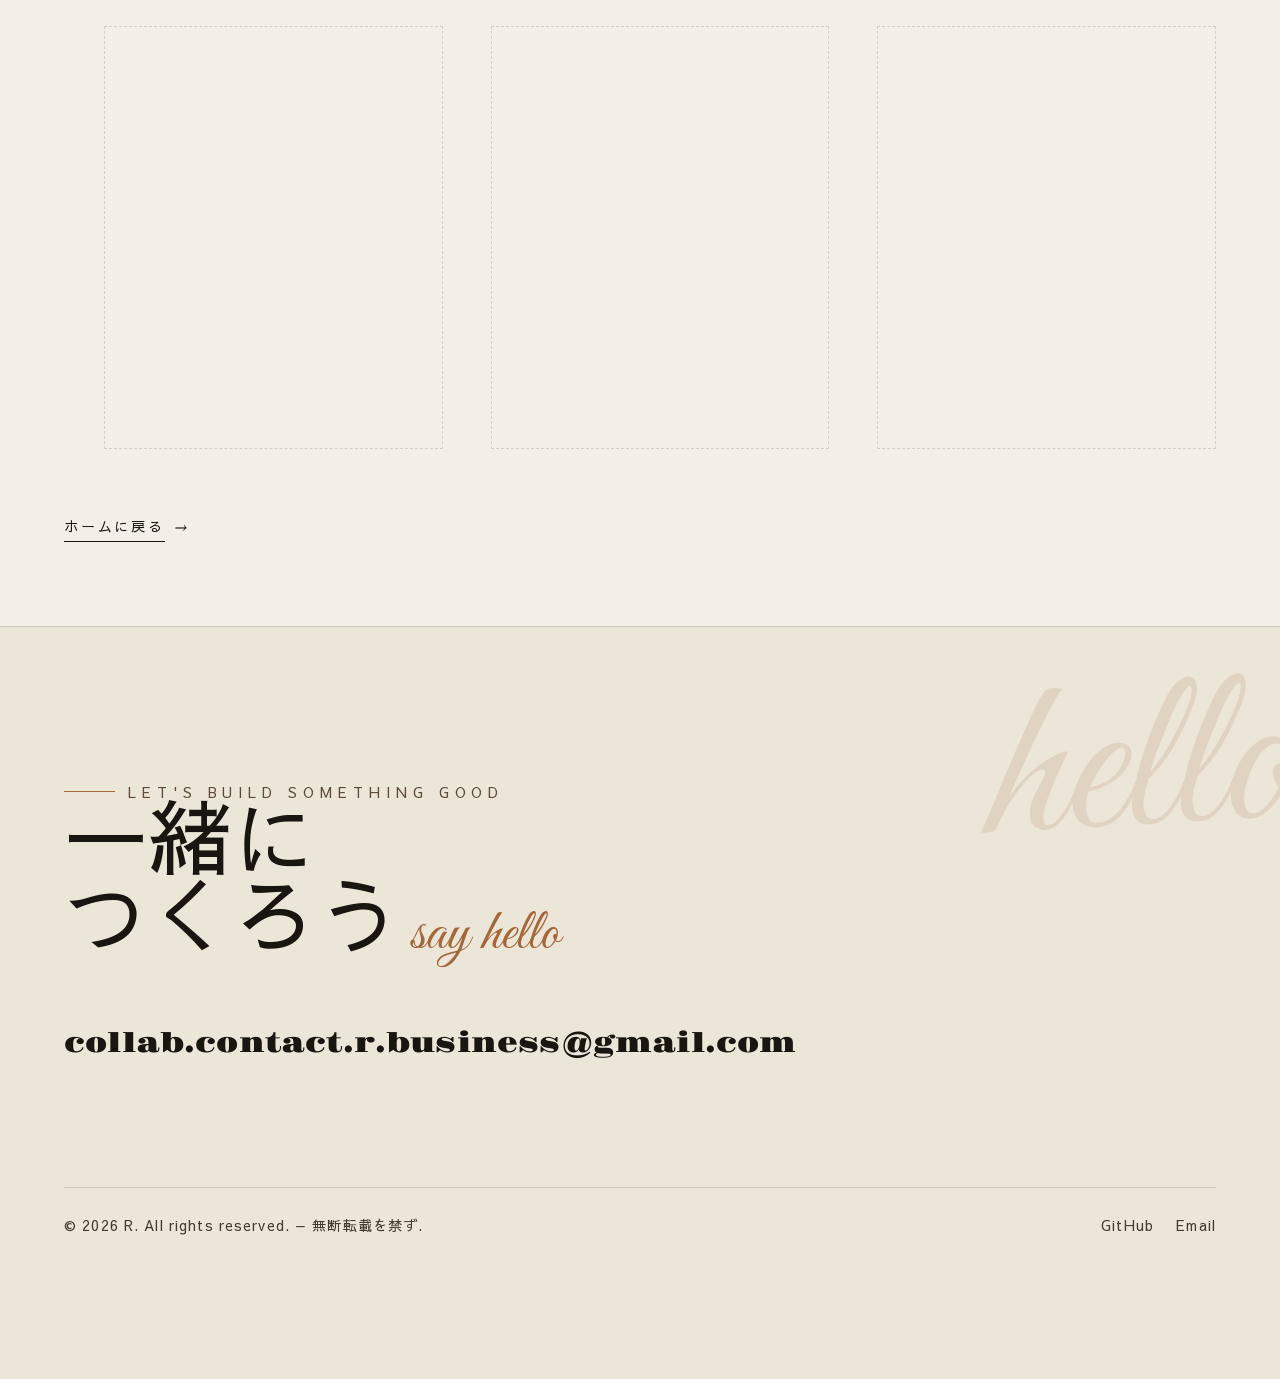
==== commit cf76fa76: "Revert site name to text-only wordmark; drop logo image" ====
--- a/works.html
+++ b/works.html
@@ -6,7 +6,7 @@
   <title>Work — 実績 / R</title>
   <meta name="description" content="フロントエンドエンジニア R のこれまでの実績一覧。" />
   <meta name="theme-color" content="#f3efe6" />
-  <link rel="icon" href="assets/img/favicon.png" type="image/png" sizes="64x64" />
+  <link rel="icon" href="assets/img/favicon.svg" type="image/svg+xml" />
 
   <link rel="preconnect" href="https://fonts.googleapis.com" />
   <link rel="preconnect" href="https://fonts.gstatic.com" crossorigin />
@@ -21,7 +21,7 @@
   <div class="progress" aria-hidden="true"></div>
 
   <header class="nav nav--solid" role="banner">
-    <a class="nav__mark display" href="index.html" aria-label="Forgé — home"><picture><source srcset="assets/img/logo-forge.webp" type="image/webp" /><img class="nav__logo" src="assets/img/logo-forge.png" alt="" width="256" height="256" /></picture>Forgé</a>
+    <a class="nav__mark display" href="index.html" aria-label="Forgé — home">Forgé</a>
     <nav class="nav__links" aria-label="Primary">
       <a href="index.html">Home</a>
       <a href="index.html#about">About</a>
--- a/assets/css/style.css
+++ b/assets/css/style.css
@@ -218,13 +218,6 @@
   align-items: center;
   gap: 0.5em;
 }
-.nav__mark picture { display: flex; line-height: 0; }
-.nav__logo {
-  width: clamp(1.9rem, 2.6vw, 2.4rem);
-  height: auto;
-  aspect-ratio: 1 / 1;
-  display: block;
-}
 .nav__links { display: flex; gap: clamp(1.2rem, 3vw, 2.6rem); }
 .nav__links a {
   font-size: var(--step--1);
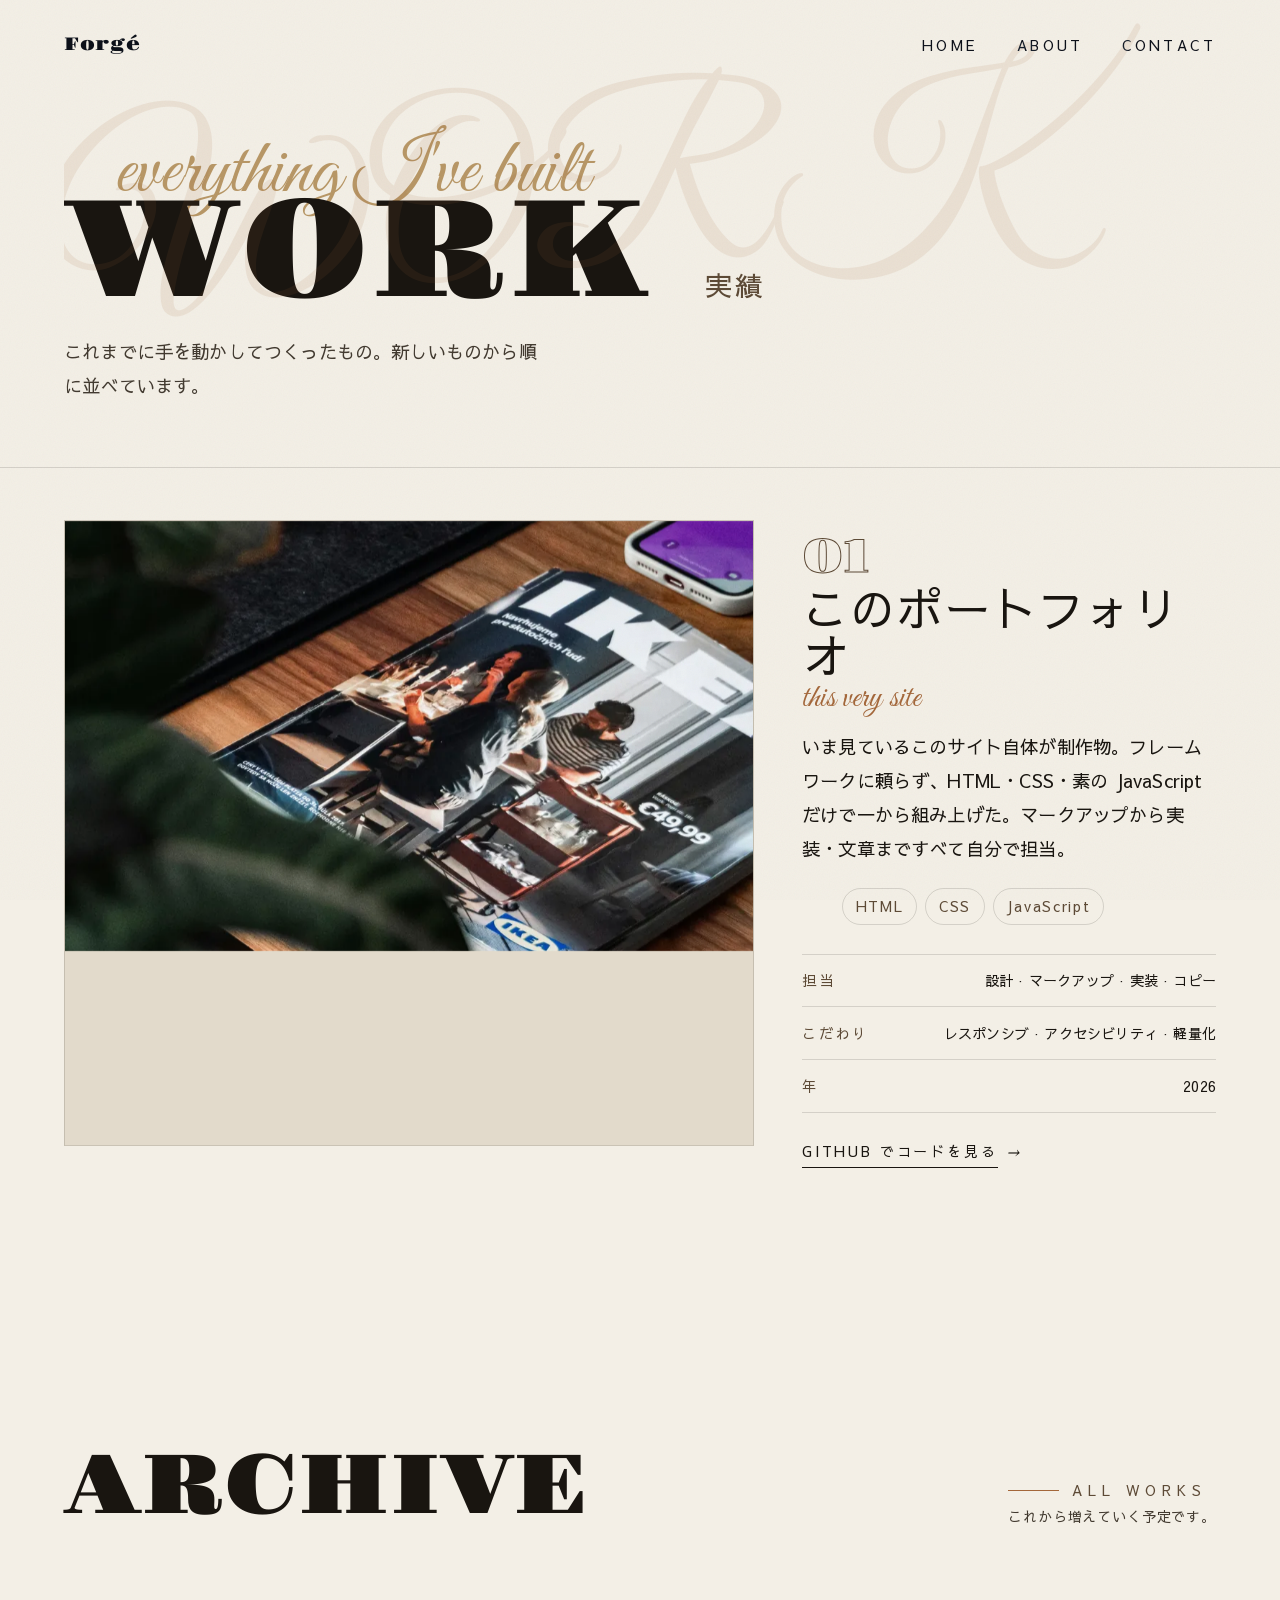
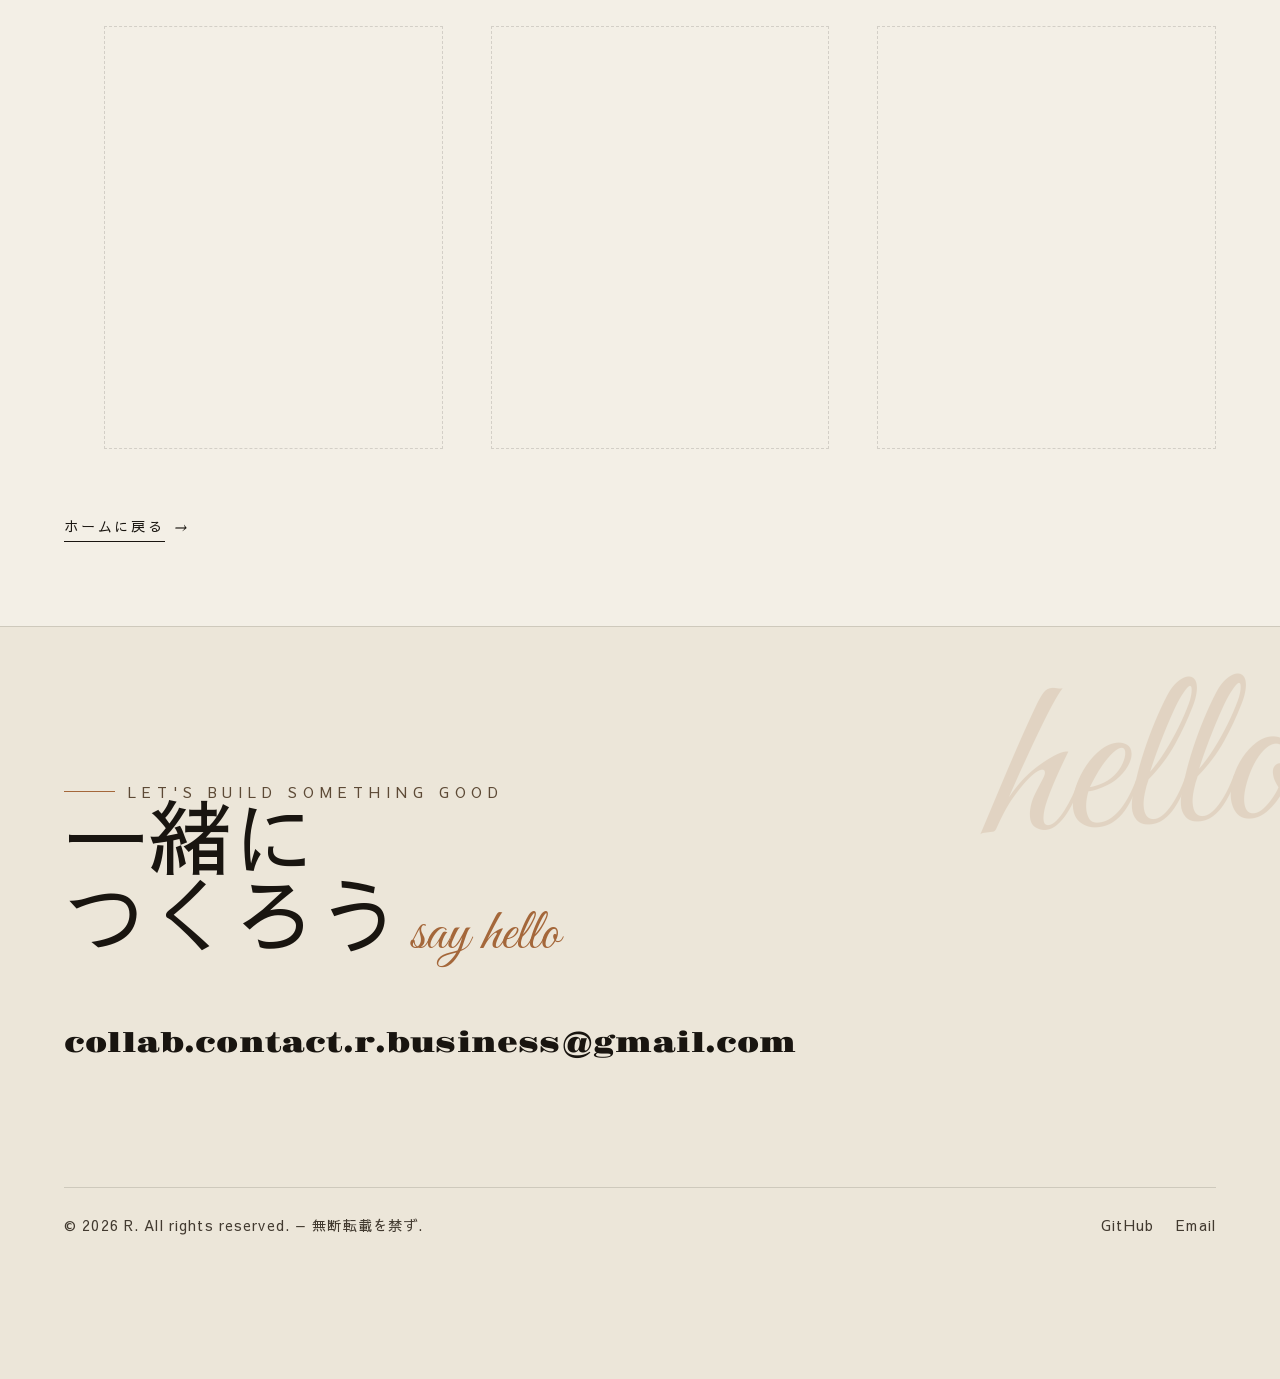
==== commit faae9fdd: "Remove scrolled nav cream bar; use blend-mode wordmark on both pages" ====
--- a/works.html
+++ b/works.html
@@ -20,7 +20,7 @@
 
   <div class="progress" aria-hidden="true"></div>
 
-  <header class="nav nav--solid" role="banner">
+  <header class="nav" role="banner">
     <a class="nav__mark display" href="index.html" aria-label="Forgé — home">Forgé</a>
     <nav class="nav__links" aria-label="Primary">
       <a href="index.html">Home</a>
--- a/assets/css/style.css
+++ b/assets/css/style.css
@@ -192,23 +192,10 @@
   align-items: center;
   justify-content: space-between;
   padding: clamp(1rem, 2vw, 1.6rem) var(--gutter);
-  color: var(--paper);
-  transition: background 0.4s var(--ease), color 0.4s var(--ease), border-color 0.4s var(--ease);
-}
-/* over the dark hero (top) the wordmark sits in light ink; once scrolled past
-   the hero we drop to a solid paper bar so the gold logo keeps its true colour */
-.nav.is-scrolled {
-  color: var(--ink);
-  background: color-mix(in srgb, var(--paper) 84%, transparent);
-  backdrop-filter: saturate(1.1) blur(8px);
-  border-bottom: 1px solid var(--line-soft);
-}
-/* solid variant for inner pages (no dark hero behind it) */
-.nav--solid {
-  color: var(--ink);
-  background: color-mix(in srgb, var(--paper) 82%, transparent);
-  backdrop-filter: saturate(1.1) blur(8px);
-  border-bottom: 1px solid var(--line-soft);
+  /* difference blend keeps the wordmark legible over both the dark hero and
+     the pale page below — no background bar needed */
+  mix-blend-mode: difference;
+  color: #fff;
 }
 .nav__mark {
   font-family: var(--display);
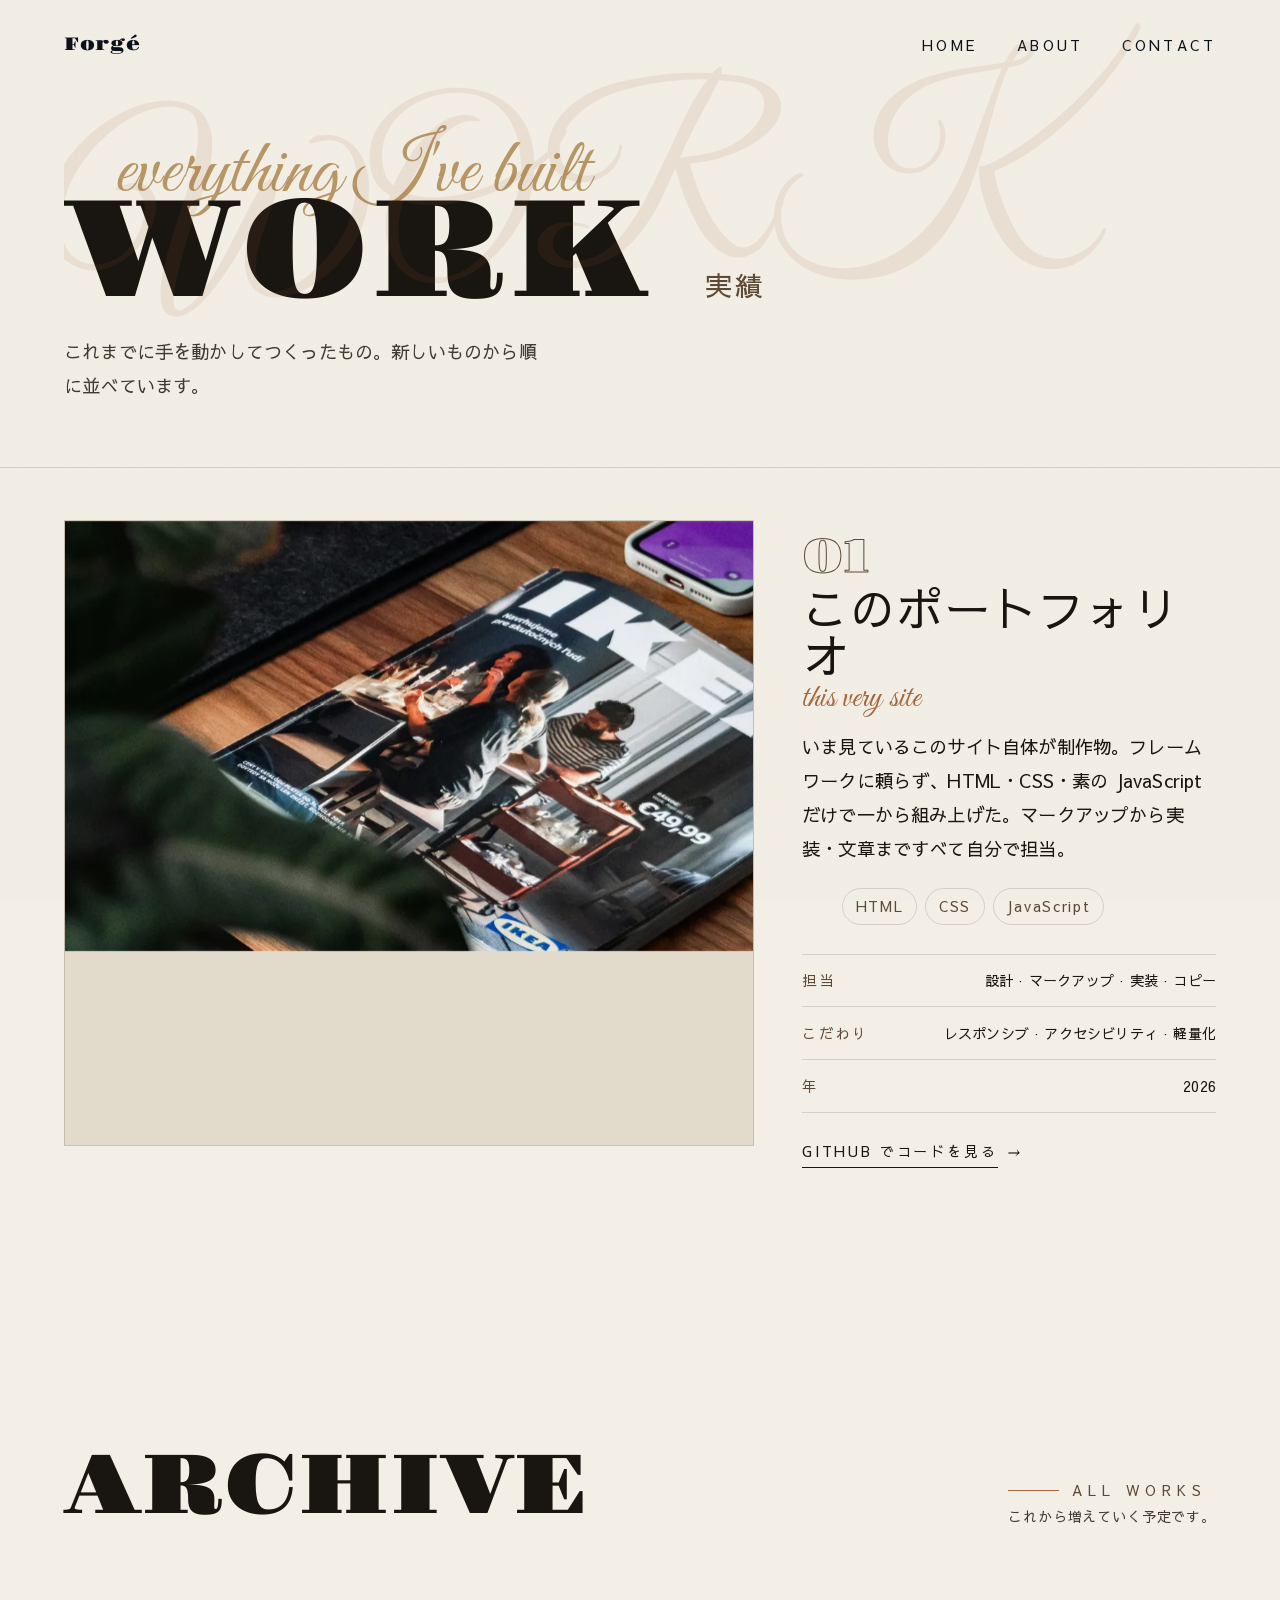
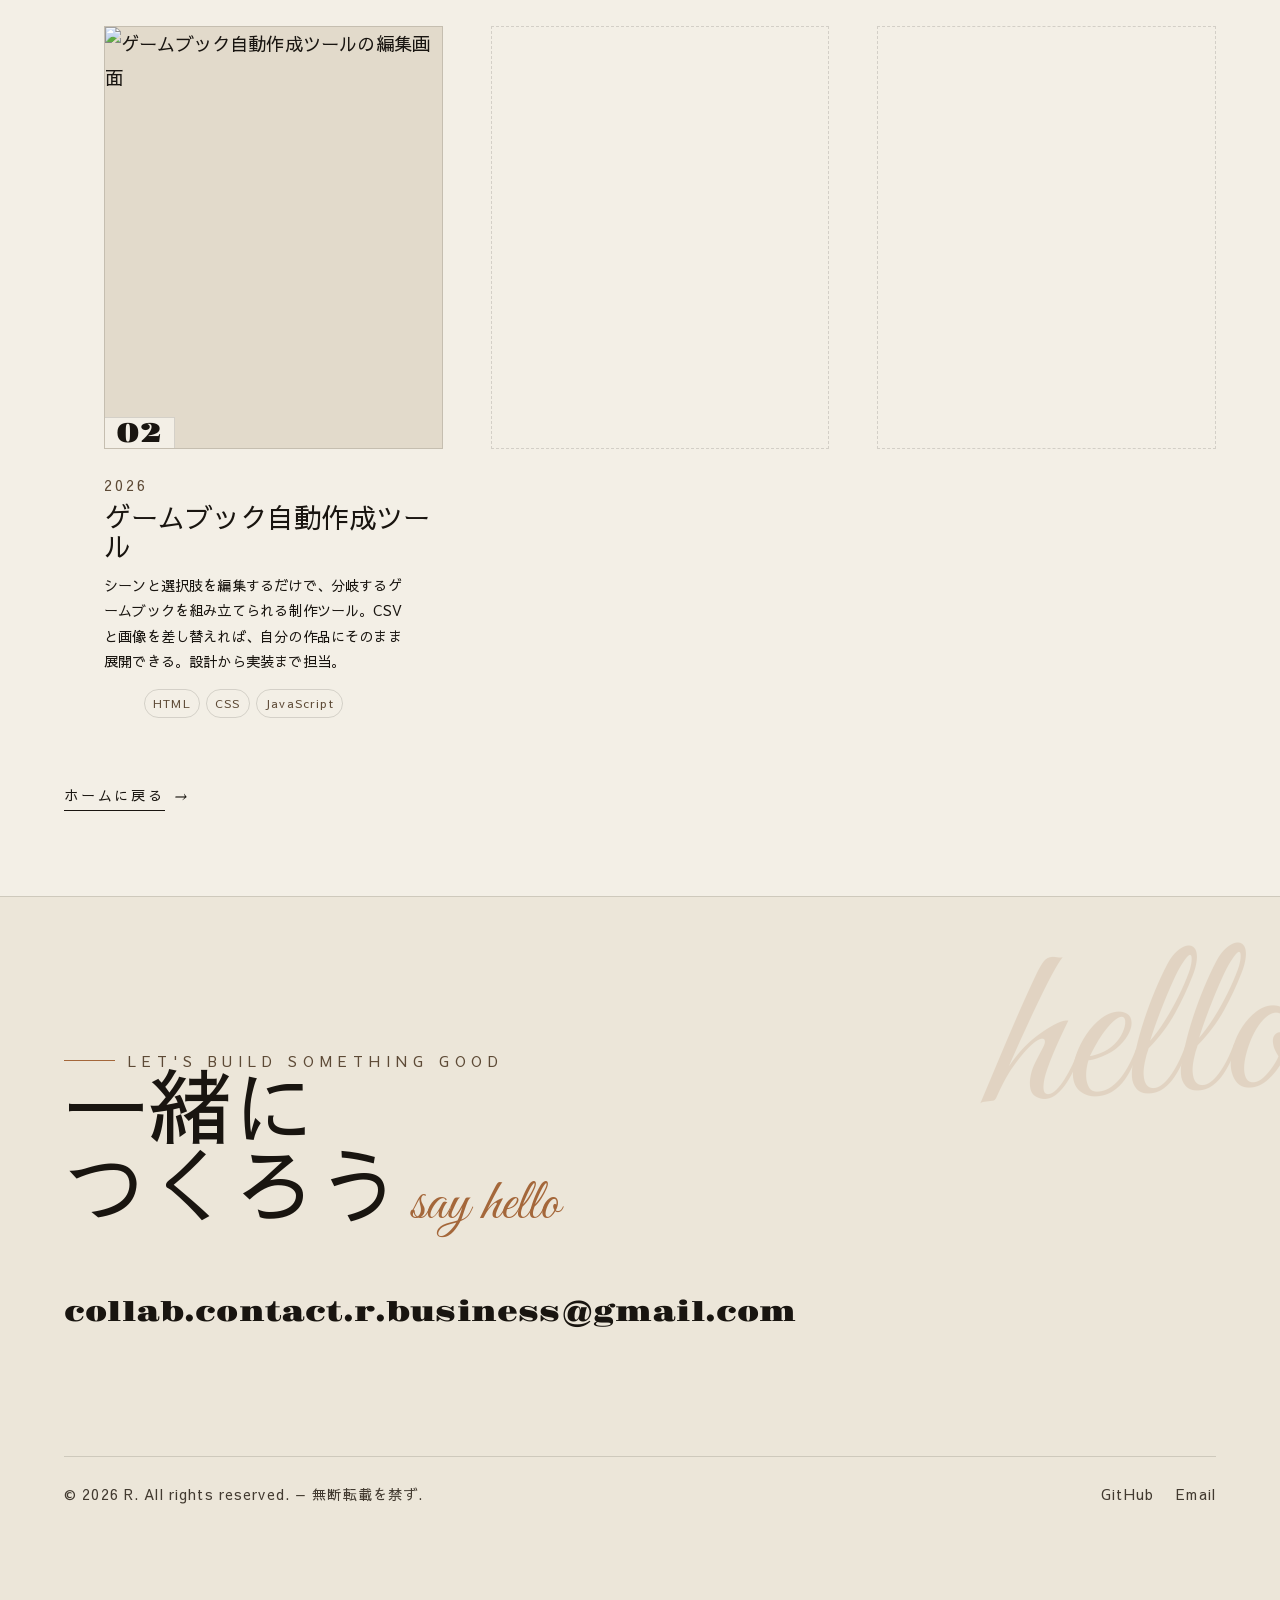
==== commit 99fad66a: "Add gamebook tool to Selected Work and Archive" ====
--- a/works.html
+++ b/works.html
@@ -74,8 +74,20 @@
       </div>
 
       <ul class="worklist" role="list">
-        <li class="workcard workcard--empty" data-reveal aria-hidden="true">
-          <div class="workcard__media"></div>
+        <li class="workcard" data-reveal>
+          <a class="workcard__media" href="https://github.com/ryotagubusiness-B1z/HTML-" target="_blank" rel="noopener" aria-label="ゲームブック自動作成ツールを GitHub で見る">
+            <picture>
+              <source srcset="assets/img/photo-gamebook.webp" type="image/webp" />
+              <img src="assets/img/photo-gamebook.jpg" width="1100" height="1375" alt="ゲームブック自動作成ツールの編集画面" loading="lazy" />
+            </picture>
+            <span class="workcard__no display">02</span>
+          </a>
+          <div class="workcard__body">
+            <span class="workcard__year">2026</span>
+            <h3 class="workcard__title display">ゲームブック自動作成ツール</h3>
+            <p class="jp">シーンと選択肢を編集するだけで、分岐するゲームブックを組み立てられる制作ツール。CSV と画像を差し替えれば、自分の作品にそのまま展開できる。設計から実装まで担当。</p>
+            <ul class="workcard__tags" aria-label="使用技術"><li>HTML</li><li>CSS</li><li>JavaScript</li></ul>
+          </div>
         </li>
         <li class="workcard workcard--empty" data-reveal style="--delay:.08s" aria-hidden="true">
           <div class="workcard__media"></div>
--- a/assets/css/style.css
+++ b/assets/css/style.css
@@ -393,6 +393,14 @@
 .feature--d .feature__figure { grid-column: 5 / 13; order: 2; }
 .feature--d .feature__text   { grid-column: 1 / 5;  order: 1; }
 .feature--d .feature__figure img { aspect-ratio: 9 / 11; }
+.feature--e .feature__figure { grid-column: 1 / 8; }
+.feature--e .feature__text   { grid-column: 9 / 13; }
+.feature--f .feature__figure { grid-column: 6 / 13; order: 2; }
+.feature--f .feature__text   { grid-column: 1 / 5;  order: 1; }
+.feature--f .feature__figure img { aspect-ratio: 3 / 4; }
+.feature--g .feature__figure { grid-column: 2 / 9; }
+.feature--g .feature__text   { grid-column: 9 / 13; }
+.feature--g .feature__figure img { aspect-ratio: 5 / 6; }
 
 @media (max-width: 760px) {
   .feature { grid-template-columns: 1fr; }
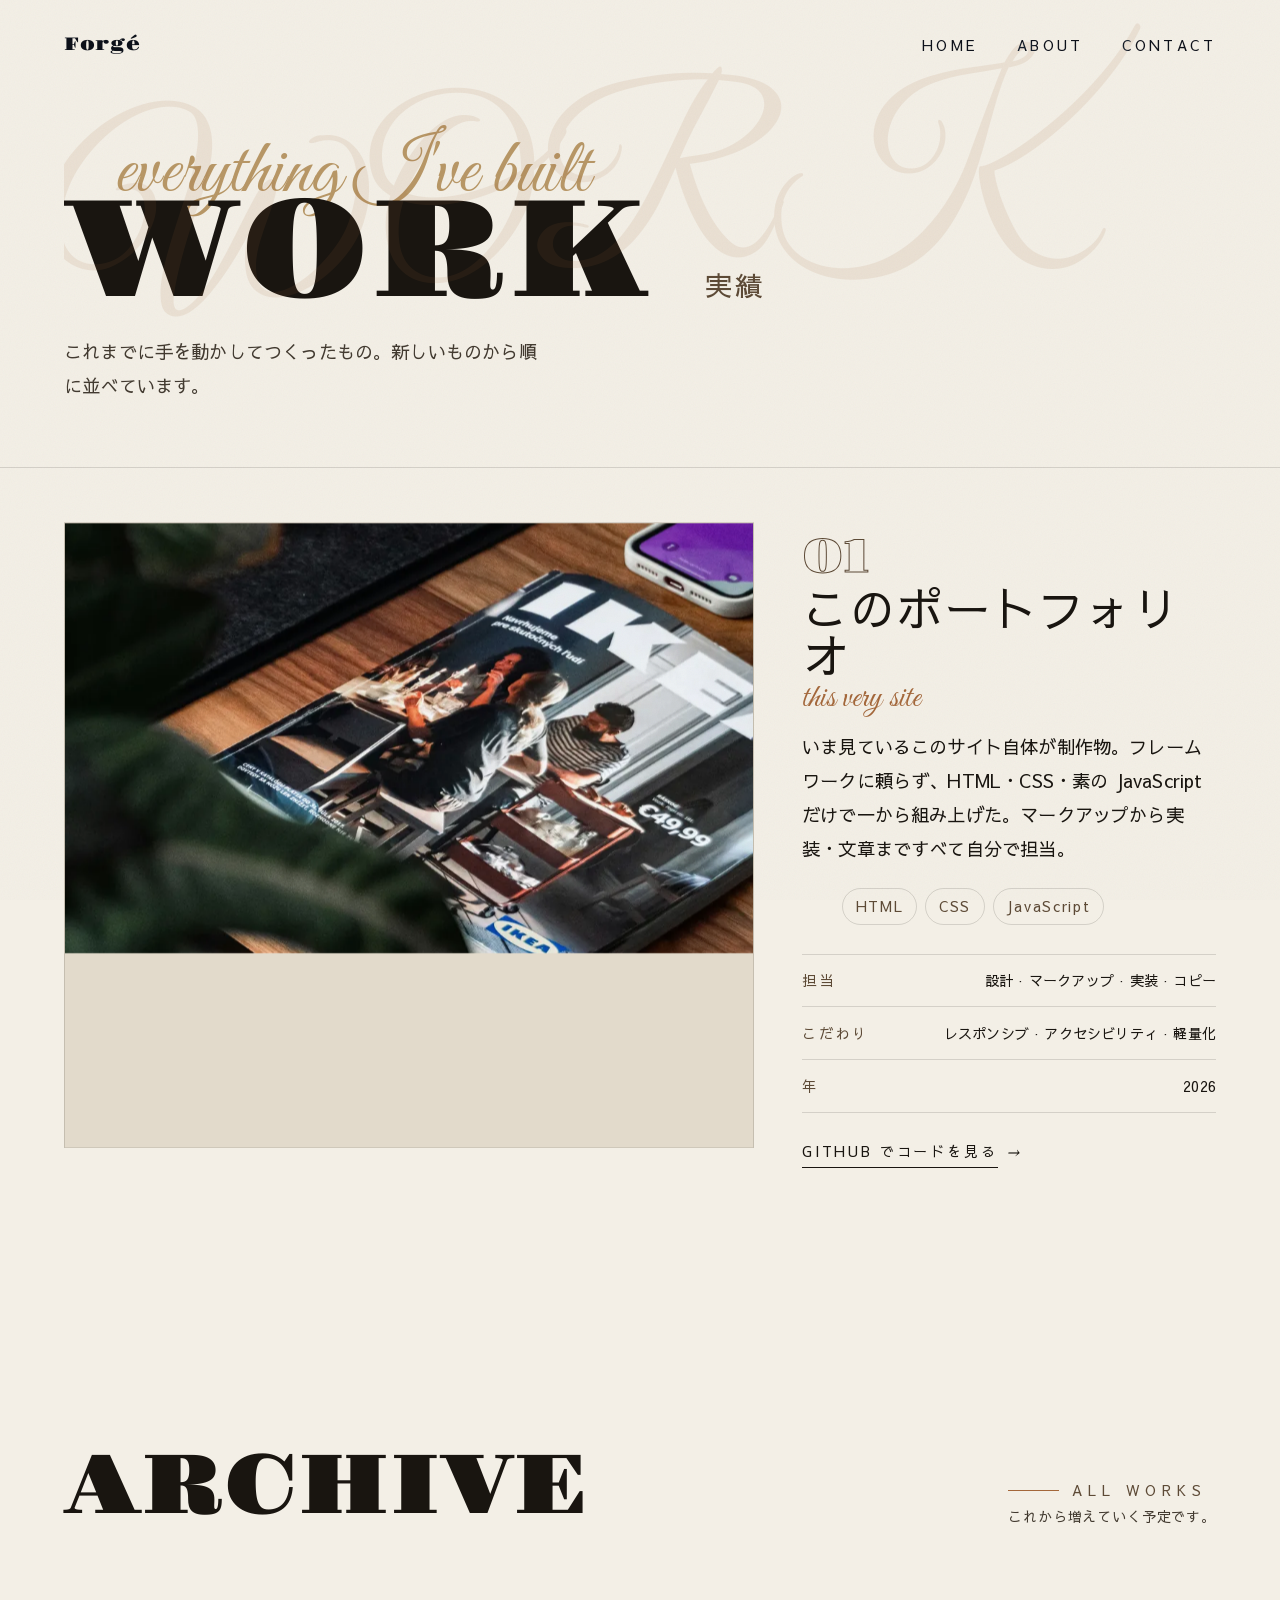
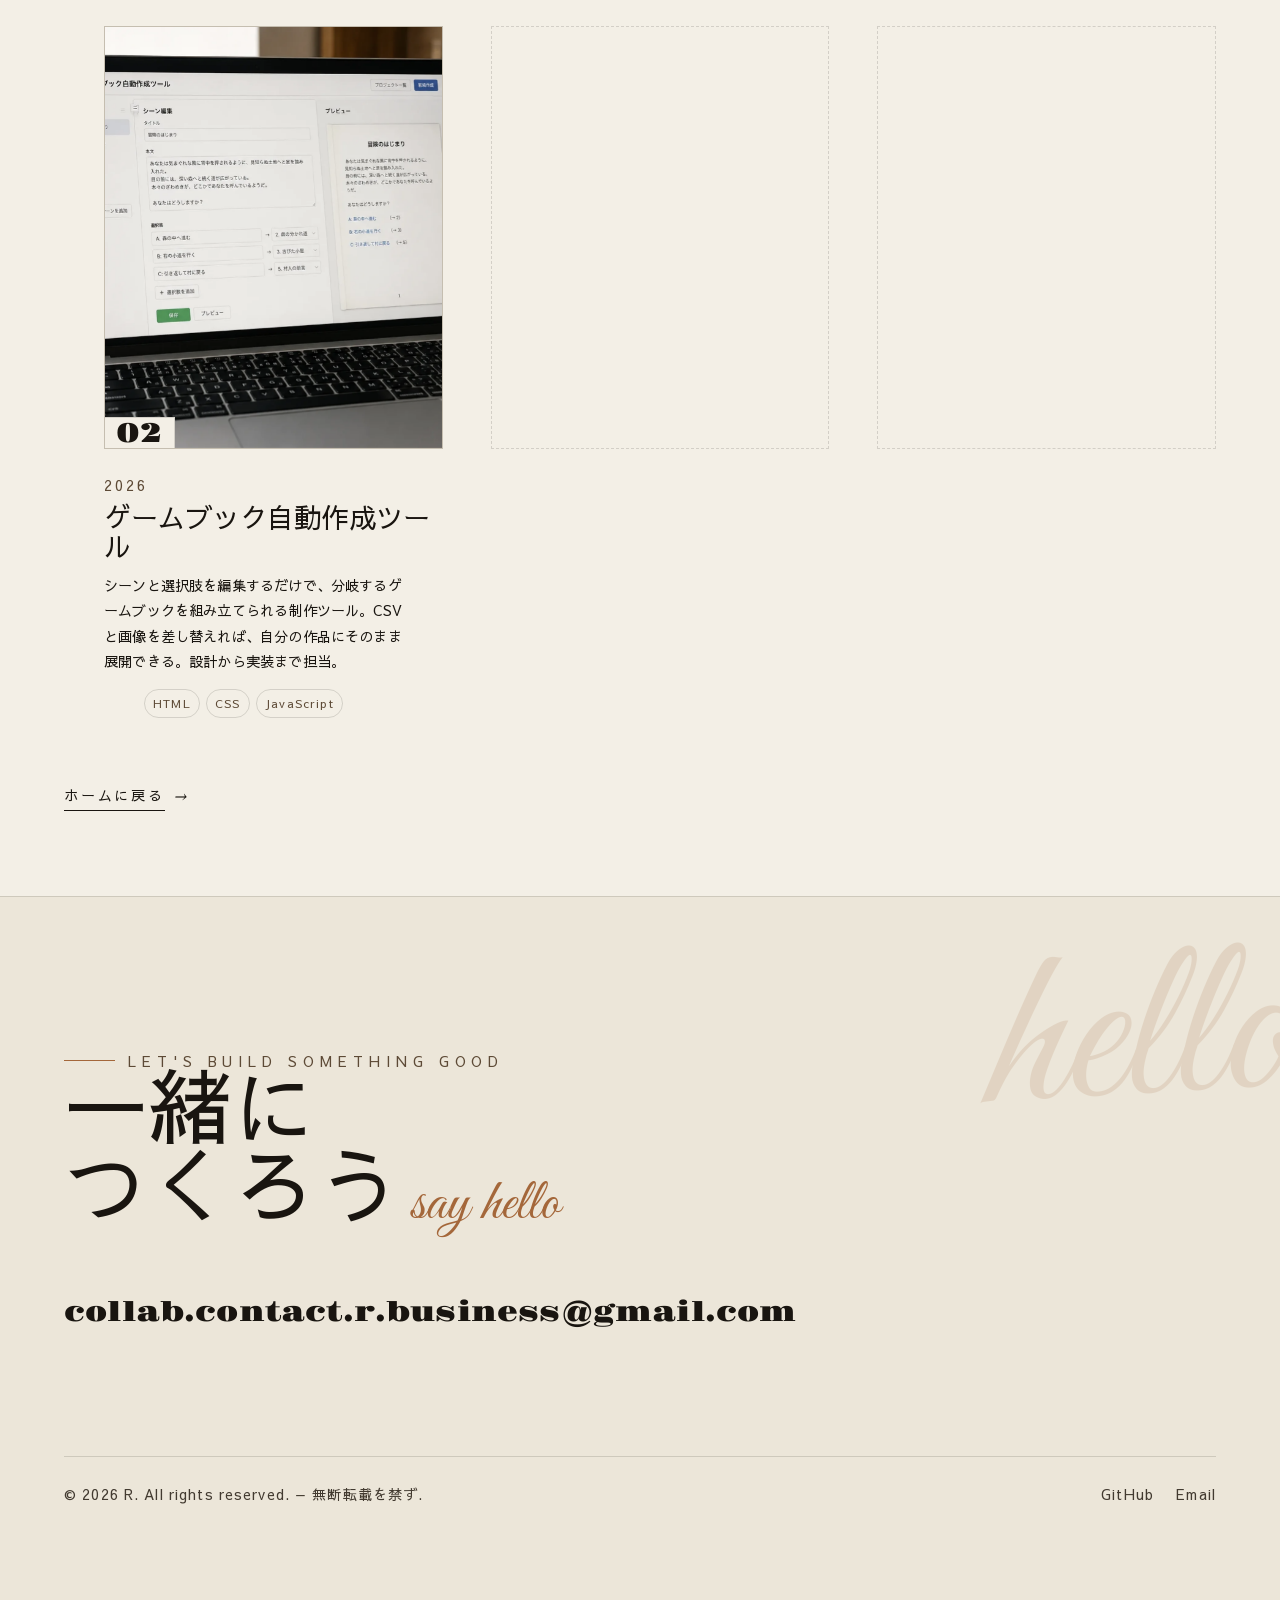
==== commit adf1716d: "アセットをミニファイし、コピー・閲覧の抑止を追加" ====
--- a/works.html
+++ b/works.html
@@ -1,125 +1 @@
-<!doctype html>
-<html lang="ja">
-<head>
-  <meta charset="utf-8" />
-  <meta name="viewport" content="width=device-width, initial-scale=1" />
-  <title>Work — 実績 / R</title>
-  <meta name="description" content="フロントエンドエンジニア R のこれまでの実績一覧。" />
-  <meta name="theme-color" content="#f3efe6" />
-  <link rel="icon" href="assets/img/favicon.svg" type="image/svg+xml" />
-
-  <link rel="preconnect" href="https://fonts.googleapis.com" />
-  <link rel="preconnect" href="https://fonts.gstatic.com" crossorigin />
-  <link rel="stylesheet"
-        href="https://fonts.googleapis.com/css2?family=Gravitas+One&family=Great+Vibes&family=Sawarabi+Gothic&display=swap" />
-  <link rel="stylesheet" href="assets/css/style.css" />
-</head>
-<body class="page">
-  <a class="visually-hidden" href="#main" style="position:absolute;left:-9999px;top:0;background:#191510;color:#fff;padding:.6rem 1rem;z-index:9999;"
-     onfocus="this.style.left='1rem';this.style.top='1rem';" onblur="this.style.left='-9999px';">本文へスキップ — Skip to content</a>
-
-  <div class="progress" aria-hidden="true"></div>
-
-  <header class="nav" role="banner">
-    <a class="nav__mark display" href="index.html" aria-label="Forgé — home">Forgé</a>
-    <nav class="nav__links" aria-label="Primary">
-      <a href="index.html">Home</a>
-      <a href="index.html#about">About</a>
-      <a href="index.html#contact" class="nav__cta">Contact</a>
-    </nav>
-  </header>
-
-  <main id="main">
-    <!-- ░░░ PAGE HEADER ░░░ -->
-    <header class="page-head shell wide">
-      <p class="hero__script script" data-reveal>everything I've built</p>
-      <h1 class="page-head__title display ghost" id="page-h" data-ghost="work" data-reveal>Work<span class="page-head__sub">実績</span></h1>
-      <p class="page-head__lead jp" data-reveal style="--delay:.1s">これまでに手を動かしてつくったもの。新しいものから順に並べています。</p>
-    </header>
-
-    <hr class="rule shell wide" />
-
-    <!-- ░░░ FEATURED ░░░ -->
-    <section class="project shell wide" aria-labelledby="feat-h">
-      <h2 id="feat-h" class="visually-hidden-h">Featured</h2>
-      <article class="project__card" data-reveal>
-        <figure class="project__figure" data-parallax="0.05">
-          <picture>
-            <source srcset="assets/img/photo-js.webp" type="image/webp" />
-            <img src="assets/img/photo-js.jpg" width="956" height="1700" alt="制作環境のデスク" loading="lazy" />
-          </picture>
-        </figure>
-        <div class="project__body">
-          <p class="feature__no display">01</p>
-          <h3 class="project__title display">このポートフォリオ<span class="script">this very site</span></h3>
-          <p class="jp">いま見ているこのサイト自体が制作物。フレームワークに頼らず、HTML・CSS・素の JavaScript だけで一から組み上げた。マークアップから実装・文章まですべて自分で担当。</p>
-          <ul class="project__tags" aria-label="使用技術">
-            <li>HTML</li><li>CSS</li><li>JavaScript</li>
-          </ul>
-          <dl class="project__facts">
-            <div><dt>担当</dt><dd>設計 · マークアップ · 実装 · コピー</dd></div>
-            <div><dt>こだわり</dt><dd>レスポンシブ · アクセシビリティ · 軽量化</dd></div>
-            <div><dt>年</dt><dd>2026</dd></div>
-          </dl>
-          <a class="feature__link" href="https://github.com/ryotagubusiness-B1z/portfolio" target="_blank" rel="noopener"><span>GitHub でコードを見る</span> <i aria-hidden="true">→</i></a>
-        </div>
-      </article>
-    </section>
-
-    <!-- ░░░ ARCHIVE ░░░ -->
-    <section class="works shell wide" aria-labelledby="archive-h">
-      <div class="works__head">
-        <h2 class="display" id="archive-h" data-reveal>Archive</h2>
-        <p data-reveal style="--delay:.1s"><span class="kicker">All works</span><br>これから増えていく予定です。</p>
-      </div>
-
-      <ul class="worklist" role="list">
-        <li class="workcard" data-reveal>
-          <a class="workcard__media" href="https://github.com/ryotagubusiness-B1z/HTML-" target="_blank" rel="noopener" aria-label="ゲームブック自動作成ツールを GitHub で見る">
-            <picture>
-              <source srcset="assets/img/photo-gamebook.webp" type="image/webp" />
-              <img src="assets/img/photo-gamebook.jpg" width="1100" height="1375" alt="ゲームブック自動作成ツールの編集画面" loading="lazy" />
-            </picture>
-            <span class="workcard__no display">02</span>
-          </a>
-          <div class="workcard__body">
-            <span class="workcard__year">2026</span>
-            <h3 class="workcard__title display">ゲームブック自動作成ツール</h3>
-            <p class="jp">シーンと選択肢を編集するだけで、分岐するゲームブックを組み立てられる制作ツール。CSV と画像を差し替えれば、自分の作品にそのまま展開できる。設計から実装まで担当。</p>
-            <ul class="workcard__tags" aria-label="使用技術"><li>HTML</li><li>CSS</li><li>JavaScript</li></ul>
-          </div>
-        </li>
-        <li class="workcard workcard--empty" data-reveal style="--delay:.08s" aria-hidden="true">
-          <div class="workcard__media"></div>
-        </li>
-        <li class="workcard workcard--empty" data-reveal style="--delay:.16s" aria-hidden="true">
-          <div class="workcard__media"></div>
-        </li>
-      </ul>
-
-      <a class="works__all feature__link" href="index.html" data-reveal><span>ホームに戻る</span> <i aria-hidden="true">→</i></a>
-    </section>
-  </main>
-
-  <!-- ░░░ FOOTER ░░░ -->
-  <section class="contact" aria-labelledby="contact-h">
-    <div class="shell wide ghost ghost--right" data-ghost="hello">
-      <p class="kicker" data-reveal>Let's build something good</p>
-      <h2 class="contact__lead display" id="contact-h" data-reveal style="--delay:.06s">
-        一緒に<br>つくろう<span class="script"> say hello</span>
-      </h2>
-      <a class="contact__mail display" href="mailto:collab.contact.r.business@gmail.com" data-reveal style="--delay:.1s">collab.contact.r.business@gmail.com</a>
-
-      <div class="foot">
-        <p>© <span id="year">2026</span> R. All rights reserved. — 無断転載を禁ず.</p>
-        <nav class="foot__social" aria-label="Links">
-          <a href="https://github.com/ryotagubusiness-B1z" target="_blank" rel="noopener me">GitHub</a>
-          <a href="mailto:collab.contact.r.business@gmail.com">Email</a>
-        </nav>
-      </div>
-    </div>
-  </section>
-
-  <script src="assets/js/main.js" defer></script>
-</body>
-</html>
+<!doctype html><html lang="ja"><head><meta charset="utf-8"><meta name="viewport" content="width=device-width,initial-scale=1"><title>Work — 実績 / R</title><meta name="description" content="フロントエンドエンジニア R のこれまでの実績一覧。"><meta name="theme-color" content="#f3efe6"><link rel="icon" href="assets/img/favicon.svg" type="image/svg+xml"><link rel="preconnect" href="https://fonts.googleapis.com"><link rel="preconnect" href="https://fonts.gstatic.com" crossorigin><link rel="stylesheet" href="https://fonts.googleapis.com/css2?family=Gravitas+One&family=Great+Vibes&family=Sawarabi+Gothic&display=swap"><link rel="stylesheet" href="assets/css/style.css"></head><body class="page"><a class="visually-hidden" href="#main" style="position:absolute;left:-9999px;top:0;background:#191510;color:#fff;padding:.6rem 1rem;z-index:9999" onfocus='this.style.left="1rem",this.style.top="1rem"' onblur='this.style.left="-9999px"'>本文へスキップ — Skip to content</a><div class="progress" aria-hidden="true"></div><header class="nav" role="banner"><a class="nav__mark display" href="index.html" aria-label="Forgé — home">Forgé</a><nav class="nav__links" aria-label="Primary"><a href="index.html">Home</a> <a href="index.html#about">About</a> <a href="index.html#contact" class="nav__cta">Contact</a></nav></header><main id="main"><header class="page-head shell wide"><p class="hero__script script" data-reveal>everything I've built</p><h1 class="page-head__title display ghost" id="page-h" data-ghost="work" data-reveal>Work<span class="page-head__sub">実績</span></h1><p class="page-head__lead jp" data-reveal style="--delay:.1s">これまでに手を動かしてつくったもの。新しいものから順に並べています。</p></header><hr class="rule shell wide"><section class="project shell wide" aria-labelledby="feat-h"><h2 id="feat-h" class="visually-hidden-h">Featured</h2><article class="project__card" data-reveal><figure class="project__figure" data-parallax="0.05"><picture><source srcset="assets/img/photo-js.webp" type="image/webp"><img src="assets/img/photo-js.jpg" width="956" height="1700" alt="制作環境のデスク" loading="lazy"></picture></figure><div class="project__body"><p class="feature__no display">01</p><h3 class="project__title display">このポートフォリオ<span class="script">this very site</span></h3><p class="jp">いま見ているこのサイト自体が制作物。フレームワークに頼らず、HTML・CSS・素の JavaScript だけで一から組み上げた。マークアップから実装・文章まですべて自分で担当。</p><ul class="project__tags" aria-label="使用技術"><li>HTML</li><li>CSS</li><li>JavaScript</li></ul><dl class="project__facts"><div><dt>担当</dt><dd>設計 · マークアップ · 実装 · コピー</dd></div><div><dt>こだわり</dt><dd>レスポンシブ · アクセシビリティ · 軽量化</dd></div><div><dt>年</dt><dd>2026</dd></div></dl><a class="feature__link" href="https://github.com/ryotagubusiness-B1z/portfolio" target="_blank" rel="noopener"><span>GitHub でコードを見る</span> <i aria-hidden="true">→</i></a></div></article></section><section class="works shell wide" aria-labelledby="archive-h"><div class="works__head"><h2 class="display" id="archive-h" data-reveal>Archive</h2><p data-reveal style="--delay:.1s"><span class="kicker">All works</span><br>これから増えていく予定です。</p></div><ul class="worklist" role="list"><li class="workcard" data-reveal><a class="workcard__media" href="https://github.com/ryotagubusiness-B1z/HTML-" target="_blank" rel="noopener" aria-label="ゲームブック自動作成ツールを GitHub で見る"><picture><source srcset="assets/img/photo-gamebook.webp" type="image/webp"><img src="assets/img/photo-gamebook.jpg" width="1100" height="1375" alt="ゲームブック自動作成ツールの編集画面" loading="lazy"></picture><span class="workcard__no display">02</span></a><div class="workcard__body"><span class="workcard__year">2026</span><h3 class="workcard__title display">ゲームブック自動作成ツール</h3><p class="jp">シーンと選択肢を編集するだけで、分岐するゲームブックを組み立てられる制作ツール。CSV と画像を差し替えれば、自分の作品にそのまま展開できる。設計から実装まで担当。</p><ul class="workcard__tags" aria-label="使用技術"><li>HTML</li><li>CSS</li><li>JavaScript</li></ul></div></li><li class="workcard workcard--empty" data-reveal style="--delay:.08s" aria-hidden="true"><div class="workcard__media"></div></li><li class="workcard workcard--empty" data-reveal style="--delay:.16s" aria-hidden="true"><div class="workcard__media"></div></li></ul><a class="works__all feature__link" href="index.html" data-reveal><span>ホームに戻る</span> <i aria-hidden="true">→</i></a></section></main><section class="contact" aria-labelledby="contact-h"><div class="shell wide ghost ghost--right" data-ghost="hello"><p class="kicker" data-reveal>Let's build something good</p><h2 class="contact__lead display" id="contact-h" data-reveal style="--delay:.06s">一緒に<br>つくろう<span class="script"> say hello</span></h2><a class="contact__mail display" href="mailto:collab.contact.r.business@gmail.com" data-reveal style="--delay:.1s">collab.contact.r.business@gmail.com</a><div class="foot"><p>© <span id="year">2026</span> R. All rights reserved. — 無断転載を禁ず.</p><nav class="foot__social" aria-label="Links"><a href="https://github.com/ryotagubusiness-B1z" target="_blank" rel="noopener me">GitHub</a> <a href="mailto:collab.contact.r.business@gmail.com">Email</a></nav></div></div></section><script src="assets/js/main.js" defer="defer"></script></body></html>
--- a/assets/css/style.css
+++ b/assets/css/style.css
@@ -1,729 +1 @@
-/* ============================================================================
-   Forgé — Portfolio of Ryota Gu
-   Hand-built design system. No framework defaults.
-   Palette: warm paper, umber earth, deep shadow. Type jump is intentional.
-   ========================================================================== */
-
-/* ---- 1. Tokens ---------------------------------------------------------- */
-:root {
-  /* Paper & ink — warm, never pure white or pure black */
-  --paper:      #f3efe6;
-  --paper-2:    #ece6d9;
-  --paper-3:    #e2dacb;
-  --ink:        #191510;
-  --ink-soft:   #423a30;
-  --ink-faint:  #6f655700;
-
-  /* Earth accents — used like spice, never poured */
-  --umber:      #5d4a36;
-  --clay:       #a4673a;
-  --sage:       #898a76;
-  --gilt:       #b89766;
-
-  /* Structural */
-  --line:       rgba(25, 21, 16, 0.14);
-  --line-soft:  rgba(25, 21, 16, 0.07);
-  --shadow-deep: rgba(20, 16, 11, 0.55);
-
-  /* Type */
-  /* Latin uses Gravitas One; Japanese glyphs fall through to Sawarabi Gothic */
-  --display: "Gravitas One", "Sawarabi Gothic", "Times New Roman", Georgia, serif;
-  --script:  "Great Vibes", "Sawarabi Gothic", cursive;
-  --body:    "Sawarabi Gothic", ui-sans-serif, system-ui, -apple-system, sans-serif;
-
-  /* Fluid type — high jump ratio for editorial tension */
-  --step--1: clamp(0.78rem, 0.74rem + 0.18vw, 0.9rem);
-  --step-0:  clamp(1rem, 0.95rem + 0.25vw, 1.15rem);
-  --step-1:  clamp(1.3rem, 1.15rem + 0.7vw, 1.7rem);
-  --step-2:  clamp(1.8rem, 1.4rem + 1.9vw, 3rem);
-  --step-3:  clamp(2.6rem, 1.7rem + 4.4vw, 5.4rem);
-  --step-4:  clamp(3.4rem, 1.6rem + 8.8vw, 9.5rem);
-
-  /* Rhythm */
-  --gutter:  clamp(1.25rem, 5vw, 6rem);
-  --stack:   clamp(4.5rem, 11vw, 11rem);
-  --measure: 64ch;
-
-  /* Motion — one signature curve, kept everywhere */
-  --ease:      cubic-bezier(0.16, 1, 0.3, 1);
-  --ease-soft: cubic-bezier(0.22, 0.61, 0.36, 1);
-  --dur:       0.55s;
-}
-
-/* ---- 2. Reset ----------------------------------------------------------- */
-*, *::before, *::after { box-sizing: border-box; }
-* { margin: 0; }
-html { -webkit-text-size-adjust: 100%; scroll-behavior: smooth; }
-@media (prefers-reduced-motion: reduce) {
-  html { scroll-behavior: auto; }
-  *, *::before, *::after {
-    animation-duration: 0.001ms !important;
-    transition-duration: 0.001ms !important;
-    scroll-behavior: auto !important;
-  }
-}
-img, picture, svg { display: block; max-width: 100%; }
-button { font: inherit; color: inherit; background: none; border: none; cursor: pointer; }
-a { color: inherit; text-decoration: none; }
-::selection { background: var(--ink); color: var(--paper); }
-
-/* ---- 3. Base ------------------------------------------------------------ */
-body {
-  font-family: var(--body);
-  font-size: var(--step-0);
-  line-height: 1.85;
-  letter-spacing: 0.01em;
-  color: var(--ink);
-  background: var(--paper);
-  -webkit-font-smoothing: antialiased;
-  text-rendering: optimizeLegibility;
-  overflow-x: hidden;
-}
-
-/* Paper grain — faint, sits over the whole page */
-body::before {
-  content: "";
-  position: fixed;
-  inset: 0;
-  z-index: 9999;
-  pointer-events: none;
-  opacity: 0.05;
-  mix-blend-mode: multiply;
-  background-image: url("data:image/svg+xml,%3Csvg xmlns='http://www.w3.org/2000/svg' width='160' height='160'%3E%3Cfilter id='n'%3E%3CfeTurbulence type='fractalNoise' baseFrequency='0.85' numOctaves='3' stitchTiles='stitch'/%3E%3C/filter%3E%3Crect width='100%25' height='100%25' filter='url(%23n)'/%3E%3C/svg%3E");
-}
-
-h1, h2, h3 { font-weight: 400; line-height: 1; }
-.display { font-family: var(--display); }
-.script  { font-family: var(--script); font-weight: 400; }
-
-/* ---- 4. Layout primitives ---------------------------------------------- */
-.shell { width: 100%; padding-inline: var(--gutter); }
-.wide  { max-width: 1680px; margin-inline: auto; }
-.rule  { height: 1px; background: var(--line); border: 0; }
-
-.visually-hidden-h {
-  position: absolute; width: 1px; height: 1px; padding: 0; margin: -1px;
-  overflow: hidden; clip: rect(0 0 0 0); white-space: nowrap; border: 0;
-}
-
-/* ---- Inner-page header -------------------------------------------------- */
-.page-head { padding-top: clamp(7rem, 16vh, 11rem); padding-bottom: clamp(2rem, 5vw, 4rem); }
-.page-head__title {
-  font-family: var(--display);
-  font-size: var(--step-4);
-  line-height: 0.86;
-  text-transform: uppercase;
-  display: flex;
-  align-items: baseline;
-  gap: 0.4em;
-  flex-wrap: wrap;
-}
-.page-head__sub {
-  font-family: var(--body);
-  font-size: var(--step-1);
-  letter-spacing: 0.1em;
-  text-transform: none;
-  color: var(--umber);
-}
-.page-head__lead { max-width: 48ch; margin-top: 1.4rem; color: var(--ink-soft); }
-.page-head .ghost::before { top: -0.18em; opacity: 0.1; }
-
-section { position: relative; }
-
-/* The eyebrow / kicker used across the page */
-.kicker {
-  font-family: var(--body);
-  font-size: var(--step--1);
-  letter-spacing: 0.42em;
-  text-transform: uppercase;
-  color: var(--umber);
-  display: inline-flex;
-  align-items: center;
-  gap: 0.9em;
-}
-.kicker::before {
-  content: "";
-  width: clamp(1.4rem, 4vw, 3.2rem);
-  height: 1px;
-  background: var(--clay);
-}
-
-/* ---- Ghost script ------------------------------------------------------- */
-/* The accent face (Great Vibes) set huge & faint, sitting BEHIND a display
-   heading like a watermark. Wrap a heading group in .ghost, give it
-   data-ghost="word"; the word renders from the ::before. Decorative only. */
-.ghost { position: relative; isolation: isolate; }
-/* never let the oversized watermark spill into a horizontal scrollbar */
-.ghost { overflow-x: clip; }
-.ghost > * { position: relative; z-index: 1; }
-.ghost::before {
-  content: attr(data-ghost);
-  position: absolute;
-  z-index: 0;
-  font-family: var(--script);
-  font-weight: 400;
-  line-height: 0.8;
-  white-space: nowrap;
-  color: var(--clay);
-  opacity: 0.14;
-  pointer-events: none;
-  font-size: clamp(5rem, 18vw, 17rem);
-  /* offset up & left so it bleeds behind and above the real heading */
-  left: -0.08em;
-  top: -0.42em;
-  transform: rotate(-4deg);
-  transform-origin: left top;
-}
-.ghost--right::before { left: auto; right: -0.06em; transform: rotate(-3deg); transform-origin: right top; }
-.ghost--tight::before { font-size: clamp(4rem, 13vw, 12rem); top: -0.3em; }
-@media (prefers-reduced-motion: no-preference) {
-  .ghost::before { transition: opacity 1.1s var(--ease), transform 1.1s var(--ease); }
-  .ghost:hover::before { opacity: 0.2; transform: rotate(-4deg) translateY(-0.04em); }
-}
-
-/* ============================================================================
-   NAV
-   ========================================================================== */
-.nav {
-  position: fixed;
-  inset: 0 0 auto 0;
-  z-index: 100;
-  display: flex;
-  align-items: center;
-  justify-content: space-between;
-  padding: clamp(1rem, 2vw, 1.6rem) var(--gutter);
-  /* difference blend keeps the wordmark legible over both the dark hero and
-     the pale page below — no background bar needed */
-  mix-blend-mode: difference;
-  color: #fff;
-}
-.nav__mark {
-  font-family: var(--display);
-  font-size: 1.15rem;
-  letter-spacing: 0.04em;
-  display: inline-flex;
-  align-items: center;
-  gap: 0.5em;
-}
-.nav__links { display: flex; gap: clamp(1.2rem, 3vw, 2.6rem); }
-.nav__links a {
-  font-size: var(--step--1);
-  letter-spacing: 0.24em;
-  text-transform: uppercase;
-  position: relative;
-  padding-block: 0.4rem;
-}
-.nav__links a::after {
-  content: "";
-  position: absolute;
-  left: 0; bottom: 0;
-  width: 100%; height: 1px;
-  background: currentColor;
-  transform: scaleX(0);
-  transform-origin: right;
-  transition: transform 0.5s var(--ease);
-}
-.nav__links a:hover::after { transform: scaleX(1); transform-origin: left; }
-@media (max-width: 720px) {
-  .nav__links a:not(.nav__cta) { display: none; }
-}
-
-/* ============================================================================
-   HERO
-   ========================================================================== */
-.hero {
-  position: relative;
-  min-height: 100svh;
-  display: grid;
-  grid-template-rows: 1fr auto;
-  overflow: clip;
-}
-.hero__media {
-  position: absolute;
-  inset: -8% 0 -8% 0;
-  z-index: 0;
-}
-.hero__media img {
-  width: 100%; height: 100%;
-  object-fit: cover;
-  filter: grayscale(0.15) contrast(1.05);
-}
-.hero__media::after {
-  content: "";
-  position: absolute; inset: 0;
-  background:
-    linear-gradient(180deg, rgba(15,12,8,0.55) 0%, rgba(15,12,8,0) 38%),
-    linear-gradient(0deg, rgba(15,12,8,0.78) 0%, rgba(15,12,8,0) 55%);
-}
-.hero__inner {
-  position: relative;
-  z-index: 1;
-  grid-row: 2;
-  color: var(--paper);
-  padding: 0 var(--gutter) clamp(2.5rem, 6vw, 5rem);
-  width: 100%;
-}
-.hero__script {
-  font-family: var(--script);
-  font-size: clamp(2.4rem, 6vw, 5rem);
-  line-height: 0.8;
-  color: var(--gilt);
-  margin-bottom: -0.15em;
-  margin-left: clamp(0.5rem, 4vw, 8rem);
-}
-.hero__title {
-  font-family: var(--display);
-  font-size: var(--step-4);
-  letter-spacing: -0.01em;
-  line-height: 0.86;
-  text-transform: uppercase;
-  max-width: 16ch;
-}
-.hero__meta {
-  margin-top: clamp(1.4rem, 3vw, 2.4rem);
-  display: flex;
-  flex-wrap: wrap;
-  gap: 0.8rem clamp(1.5rem, 4vw, 3rem);
-  align-items: baseline;
-  border-top: 1px solid rgba(243,239,230,0.28);
-  padding-top: 1.2rem;
-  max-width: 720px;
-}
-.hero__meta p { font-size: var(--step--1); letter-spacing: 0.04em; line-height: 1.6; opacity: 0.86; }
-.hero__meta .lead { max-width: 46ch; }
-
-.hero__index {
-  position: absolute;
-  top: clamp(5rem, 12vh, 9rem);
-  right: var(--gutter);
-  z-index: 1;
-  writing-mode: vertical-rl;
-  font-size: var(--step--1);
-  letter-spacing: 0.4em;
-  text-transform: uppercase;
-  color: var(--paper);
-  opacity: 0.7;
-}
-.hero__scroll {
-  position: absolute;
-  bottom: clamp(1.5rem, 4vw, 2.5rem);
-  right: var(--gutter);
-  z-index: 2;
-  color: var(--paper);
-  font-size: var(--step--1);
-  letter-spacing: 0.3em;
-  text-transform: uppercase;
-  display: inline-flex;
-  align-items: center;
-  gap: 0.8em;
-}
-.hero__scroll i {
-  display: block; width: 1px; height: 2.4rem; background: var(--gilt);
-  transform-origin: top; animation: scrollPulse 2.4s var(--ease) infinite;
-}
-@keyframes scrollPulse {
-  0%, 100% { transform: scaleY(0.3); opacity: 0.4; }
-  50%      { transform: scaleY(1);   opacity: 1; }
-}
-@media (max-width: 720px) {
-  .hero__scroll { display: none; }
-  .hero__index  { top: clamp(4rem, 14vh, 7rem); opacity: 0.5; }
-}
-
-/* ============================================================================
-   WORKS — editorial features, asymmetric & overlapping
-   ========================================================================== */
-.works { padding-block: var(--stack) calc(var(--stack) * 0.6); }
-.works__head {
-  display: flex; flex-wrap: wrap; justify-content: space-between;
-  align-items: flex-end; gap: 1.5rem;
-  margin-bottom: clamp(3rem, 8vw, 6rem);
-}
-.works__head h2 {
-  font-family: var(--display);
-  font-size: var(--step-3);
-  text-transform: uppercase;
-  letter-spacing: -0.01em;
-}
-.works__head p { max-width: 34ch; font-size: var(--step--1); letter-spacing: 0.06em; color: var(--ink-soft); }
-
-.feature {
-  display: grid;
-  grid-template-columns: repeat(12, 1fr);
-  gap: clamp(1rem, 2.5vw, 2.5rem);
-  align-items: center;
-  margin-bottom: clamp(5rem, 12vw, 11rem);
-}
-.feature__figure {
-  position: relative;
-  overflow: hidden;
-  background: var(--paper-3);
-}
-.feature__figure img {
-  width: 100%; height: 100%;
-  object-fit: cover;
-  aspect-ratio: 4 / 5;
-  transition: transform 1.2s var(--ease), filter 0.8s var(--ease);
-  filter: grayscale(0.1);
-  will-change: transform;
-}
-.feature:hover .feature__figure img { transform: scale(1.045); filter: grayscale(0); }
-.feature__figure figcaption {
-  position: absolute;
-  left: 0; bottom: 0;
-  padding: 0.7rem 1rem;
-  background: var(--paper);
-  font-size: var(--step--1);
-  letter-spacing: 0.18em;
-  text-transform: uppercase;
-  border-top: 1px solid var(--line);
-  border-right: 1px solid var(--line);
-  transform: translateY(0.5px);
-}
-
-/* alternating column spans for asymmetry */
-.feature--a .feature__figure { grid-column: 1 / 8; }
-.feature--a .feature__text   { grid-column: 9 / 13; }
-.feature--b .feature__figure { grid-column: 6 / 13; order: 2; }
-.feature--b .feature__text   { grid-column: 1 / 5;  order: 1; }
-.feature--b .feature__figure img { aspect-ratio: 3 / 4; }
-.feature--c .feature__figure { grid-column: 2 / 9; }
-.feature--c .feature__text   { grid-column: 9 / 13; }
-.feature--c .feature__figure img { aspect-ratio: 5 / 6; }
-.feature--d .feature__figure { grid-column: 5 / 13; order: 2; }
-.feature--d .feature__text   { grid-column: 1 / 5;  order: 1; }
-.feature--d .feature__figure img { aspect-ratio: 9 / 11; }
-.feature--e .feature__figure { grid-column: 1 / 8; }
-.feature--e .feature__text   { grid-column: 9 / 13; }
-.feature--f .feature__figure { grid-column: 6 / 13; order: 2; }
-.feature--f .feature__text   { grid-column: 1 / 5;  order: 1; }
-.feature--f .feature__figure img { aspect-ratio: 3 / 4; }
-.feature--g .feature__figure { grid-column: 2 / 9; }
-.feature--g .feature__text   { grid-column: 9 / 13; }
-.feature--g .feature__figure img { aspect-ratio: 5 / 6; }
-
-@media (max-width: 760px) {
-  .feature { grid-template-columns: 1fr; }
-  .feature .feature__figure,
-  .feature .feature__text { grid-column: 1 / -1 !important; order: 0 !important; }
-  .feature__figure img { aspect-ratio: 4 / 5 !important; }
-}
-
-.feature__no {
-  font-family: var(--display);
-  font-size: var(--step-2);
-  color: var(--paper-3);
-  -webkit-text-stroke: 1px var(--umber);
-  color: transparent;
-  line-height: 0.8;
-  margin-bottom: 0.6rem;
-}
-.feature__title {
-  font-family: var(--display);
-  font-size: var(--step-1);
-  line-height: 1.04;
-  margin-bottom: 0.8rem;
-}
-.feature__title .script { display: block; font-size: 1.4em; color: var(--clay); line-height: 0.7; }
-.feature__text .meta {
-  font-size: var(--step--1);
-  letter-spacing: 0.2em;
-  text-transform: uppercase;
-  color: var(--umber);
-  margin-bottom: 1rem;
-  padding-bottom: 1rem;
-  border-bottom: 1px solid var(--line);
-}
-.feature__text p { font-size: var(--step-0); max-width: 40ch; }
-.feature__link {
-  display: inline-flex; align-items: center; gap: 0.6em;
-  margin-top: 1.4rem;
-  font-size: var(--step--1); letter-spacing: 0.2em; text-transform: uppercase;
-}
-.feature__link span { position: relative; }
-.feature__link span::after {
-  content: ""; position: absolute; left: 0; bottom: -3px; width: 100%; height: 1px;
-  background: var(--ink); transform: scaleX(1); transform-origin: right;
-  transition: transform 0.5s var(--ease);
-}
-.feature__link:hover span::after { transform: scaleX(0); }
-.feature__link i { transition: transform 0.5s var(--ease); }
-.feature__link:hover i { transform: translateX(0.4em); }
-
-/* ============================================================================
-   PROJECT — featured work (this very site)
-   ========================================================================== */
-.project { padding-block: calc(var(--stack) * 0.5) var(--stack); }
-.project__card {
-  display: grid;
-  grid-template-columns: 1fr;
-  gap: clamp(1.5rem, 4vw, 3rem);
-  align-items: stretch;
-}
-@media (min-width: 880px) {
-  .project__card { grid-template-columns: 1.25fr 0.75fr; }
-}
-.project__figure {
-  position: relative;
-  overflow: hidden;
-  background: var(--paper-3);
-  border: 1px solid var(--line);
-}
-.project__figure img {
-  width: 100%; height: 100%;
-  object-fit: cover;
-  aspect-ratio: 16 / 10;
-  filter: grayscale(0.08);
-  transition: transform 1.2s var(--ease), filter 0.8s var(--ease);
-  will-change: transform;
-}
-.project__card:hover .project__figure img { transform: scale(1.04); filter: grayscale(0); }
-.project__body { display: flex; flex-direction: column; }
-.project__title {
-  font-family: var(--display);
-  font-size: var(--step-2);
-  line-height: 1.02;
-  margin: 0.2rem 0 1rem;
-}
-.project__title .script { display: block; font-size: 0.7em; color: var(--clay); line-height: 0.9; }
-.project__body > p.jp { font-size: var(--step-0); max-width: 46ch; }
-.project__tags {
-  list-style: none; display: flex; flex-wrap: wrap; gap: 0.5rem;
-  margin: 1.4rem 0;
-}
-.project__tags li {
-  font-size: var(--step--1); letter-spacing: 0.12em;
-  padding: 0.3em 0.9em;
-  border: 1px solid var(--line);
-  border-radius: 999px;
-  color: var(--umber);
-}
-.project__facts { margin: 0.4rem 0 0; border-top: 1px solid var(--line); }
-.project__facts > div {
-  display: flex; gap: 1rem; justify-content: space-between;
-  padding: 0.8rem 0; border-bottom: 1px solid var(--line);
-}
-.project__facts dt {
-  font-size: var(--step--1); letter-spacing: 0.2em; text-transform: uppercase; color: var(--umber);
-  white-space: nowrap;
-}
-.project__facts dd { font-size: var(--step--1); text-align: right; }
-.project__body .feature__link { margin-top: auto; padding-top: 1.6rem; }
-
-/* ---- Work list (latest 3 grid, shared with works.html) ---------------- */
-.worklist {
-  list-style: none;
-  display: grid;
-  grid-template-columns: 1fr;
-  gap: clamp(2rem, 4vw, 3rem);
-}
-@media (min-width: 680px)  { .worklist { grid-template-columns: repeat(2, 1fr); } }
-@media (min-width: 1000px) { .worklist { grid-template-columns: repeat(3, 1fr); } }
-
-.workcard { display: flex; flex-direction: column; }
-.workcard__media {
-  position: relative;
-  display: block;
-  overflow: hidden;
-  background: var(--paper-3);
-  border: 1px solid var(--line);
-  aspect-ratio: 4 / 5;
-}
-.workcard__media img {
-  width: 100%; height: 100%;
-  object-fit: cover;
-  filter: grayscale(0.12);
-  transition: transform 1.1s var(--ease), filter 0.7s var(--ease);
-  will-change: transform;
-}
-.workcard__media:hover img { transform: scale(1.05); filter: grayscale(0); }
-.workcard__no {
-  position: absolute;
-  left: 0; bottom: 0;
-  font-size: var(--step-1);
-  line-height: 0.8;
-  padding: 0.3rem 0.7rem 0.2rem;
-  background: var(--paper);
-  color: var(--ink);
-  border-top: 1px solid var(--line);
-  border-right: 1px solid var(--line);
-}
-/* empty / reserved slot — left intentionally blank */
-.workcard--empty .workcard__media {
-  background: transparent;
-  border: 1px dashed var(--line);
-}
-.workcard--empty { opacity: 0.5; }
-
-.workcard__body { padding-top: 1.1rem; }
-.workcard__year {
-  font-size: var(--step--1); letter-spacing: 0.22em; color: var(--umber);
-}
-.workcard__title {
-  font-family: var(--display);
-  font-size: var(--step-1);
-  line-height: 1.05;
-  margin: 0.35rem 0 0.6rem;
-}
-.workcard__body p.jp { font-size: var(--step--1); line-height: 1.8; max-width: 38ch; }
-.workcard__tags {
-  list-style: none; display: flex; flex-wrap: wrap; gap: 0.4rem;
-  margin-top: 0.9rem;
-}
-.workcard__tags li {
-  font-size: 0.72rem; letter-spacing: 0.1em;
-  padding: 0.25em 0.7em;
-  border: 1px solid var(--line);
-  border-radius: 999px;
-  color: var(--umber);
-}
-.works__all {
-  margin-top: clamp(2.5rem, 6vw, 4rem);
-}
-
-/* ============================================================================
-   PULL QUOTE — full-bleed shadow band
-   ========================================================================== */
-.quote {
-  background: var(--ink);
-  color: var(--paper);
-  padding-block: clamp(5rem, 14vw, 12rem);
-  overflow: clip;
-  position: relative;
-  isolation: isolate;
-}
-.quote::after {
-  content: "";
-  position: absolute;
-  inset: 0;
-  z-index: -1;
-  background-image: image-set(url("../img/photo-linen.webp") type("image/webp"), url("../img/photo-linen.jpg") type("image/jpeg"));
-  background-size: cover;
-  background-position: center;
-  opacity: 0.32;
-  filter: grayscale(0.3) contrast(1.05);
-}
-.quote__mark {
-  font-family: var(--display);
-  position: absolute;
-  top: -0.2em; left: var(--gutter);
-  font-size: clamp(9rem, 30vw, 26rem);
-  line-height: 1;
-  color: rgba(184,151,102,0.12);
-  pointer-events: none;
-}
-.quote blockquote {
-  position: relative;
-  font-family: var(--display);
-  font-size: var(--step-2);
-  line-height: 1.22;
-  max-width: 22ch;
-}
-.quote blockquote em { font-family: var(--script); font-style: normal; color: var(--gilt); font-size: 1.3em; }
-.quote cite {
-  display: block;
-  margin-top: 2rem;
-  font-family: var(--body);
-  font-style: normal;
-  font-size: var(--step--1);
-  letter-spacing: 0.3em;
-  text-transform: uppercase;
-  color: var(--sage);
-}
-
-/* ============================================================================
-   ABOUT
-   ========================================================================== */
-.about { padding-block: var(--stack); }
-.about__grid { display: grid; gap: clamp(2.5rem, 6vw, 5rem); grid-template-columns: 1fr; }
-@media (min-width: 900px) { .about__grid { grid-template-columns: 1.1fr 0.9fr; align-items: center; } }
-.about h2 { font-family: var(--display); font-size: var(--step-3); text-transform: uppercase; margin-bottom: 1.5rem; line-height: 0.92; }
-.about h2 .script { display:block; font-size: 0.5em; color: var(--clay); text-transform: none; }
-.about__body p { max-width: var(--measure); }
-.about__body p + p { margin-top: 1.3em; }
-.about__list { list-style: none; margin-top: 2.5rem; border-top: 1px solid var(--line); }
-.about__list li {
-  display: flex; justify-content: space-between; gap: 1rem;
-  padding: 1rem 0; border-bottom: 1px solid var(--line);
-  font-size: var(--step--1); letter-spacing: 0.06em;
-}
-.about__list li span:first-child { letter-spacing: 0.22em; text-transform: uppercase; color: var(--umber); }
-.about__portrait {
-  position: relative;
-  background: var(--paper-3);
-  overflow: hidden;
-}
-.about__portrait img { width: 100%; aspect-ratio: 4/5; object-fit: cover; filter: grayscale(0.2); }
-.about__portrait .tag {
-  position: absolute; top: 1rem; left: 1rem;
-  font-family: var(--script); font-size: 2.4rem; color: var(--paper);
-  text-shadow: 0 2px 18px rgba(0,0,0,0.4);
-}
-
-/* ============================================================================
-   CONTACT / FOOTER
-   ========================================================================== */
-.contact {
-  background: var(--paper-2);
-  padding-block: var(--stack);
-  border-top: 1px solid var(--line);
-}
-.contact__lead {
-  font-family: var(--display);
-  font-size: var(--step-3);
-  text-transform: uppercase;
-  line-height: 0.94;
-  margin-bottom: clamp(2rem, 5vw, 3.5rem);
-}
-.contact__lead .script { text-transform: none; color: var(--clay); font-size: 0.7em; }
-.contact__mail {
-  display: inline-block;
-  font-family: var(--display);
-  font-size: var(--step-1);
-  position: relative;
-  padding-bottom: 0.2em;
-}
-.contact__mail::after {
-  content:""; position:absolute; left:0; bottom:0; width:100%; height:2px; background: var(--clay);
-  transform: scaleX(0); transform-origin: left; transition: transform 0.6s var(--ease);
-}
-.contact__mail:hover::after { transform: scaleX(1); }
-
-.foot {
-  display: flex; flex-wrap: wrap; justify-content: space-between; gap: 1.5rem;
-  margin-top: clamp(4rem, 10vw, 7rem);
-  padding-top: 1.5rem;
-  border-top: 1px solid var(--line);
-  font-size: var(--step--1);
-  letter-spacing: 0.08em;
-  color: var(--ink-soft);
-}
-.foot__social { display: flex; gap: 1.4rem; }
-.foot__social a { position: relative; }
-.foot__social a::after {
-  content:""; position:absolute; left:0; bottom:-2px; width:100%; height:1px; background: currentColor;
-  transform: scaleX(0); transform-origin: right; transition: transform 0.4s var(--ease);
-}
-.foot__social a:hover::after { transform: scaleX(1); transform-origin: left; }
-
-/* ============================================================================
-   SCROLL REVEAL — the page breathes in
-   ========================================================================== */
-[data-reveal] {
-  opacity: 0;
-  transform: translateY(28px);
-  filter: blur(6px);
-  transition:
-    opacity 0.9s var(--ease),
-    transform 0.9s var(--ease),
-    filter 0.9s var(--ease);
-  transition-delay: var(--delay, 0s);
-}
-[data-reveal].is-in { opacity: 1; transform: none; filter: none; }
-
-/* progress hairline */
-.progress {
-  position: fixed; top: 0; left: 0; height: 2px; width: 100%;
-  transform: scaleX(0); transform-origin: left;
-  background: var(--clay); z-index: 200;
-}
+:root{--paper:#f3efe6;--paper-2:#ece6d9;--paper-3:#e2dacb;--ink:#191510;--ink-soft:#423a30;--ink-faint:#6f655700;--umber:#5d4a36;--clay:#a4673a;--sage:#898a76;--gilt:#b89766;--line:rgba(25, 21, 16, 0.14);--line-soft:rgba(25, 21, 16, 0.07);--shadow-deep:rgba(20, 16, 11, 0.55);--display:"Gravitas One","Sawarabi Gothic","Times New Roman",Georgia,serif;--script:"Great Vibes","Sawarabi Gothic",cursive;--body:"Sawarabi Gothic",ui-sans-serif,system-ui,-apple-system,sans-serif;--step--1:clamp(0.78rem, 0.74rem + 0.18vw, 0.9rem);--step-0:clamp(1rem, 0.95rem + 0.25vw, 1.15rem);--step-1:clamp(1.3rem, 1.15rem + 0.7vw, 1.7rem);--step-2:clamp(1.8rem, 1.4rem + 1.9vw, 3rem);--step-3:clamp(2.6rem, 1.7rem + 4.4vw, 5.4rem);--step-4:clamp(3.4rem, 1.6rem + 8.8vw, 9.5rem);--gutter:clamp(1.25rem, 5vw, 6rem);--stack:clamp(4.5rem, 11vw, 11rem);--measure:64ch;--ease:cubic-bezier(0.16, 1, 0.3, 1);--ease-soft:cubic-bezier(0.22, 0.61, 0.36, 1);--dur:0.55s}*,::after,::before{box-sizing:border-box}*{margin:0}html{-webkit-text-size-adjust:100%;scroll-behavior:smooth}@media (prefers-reduced-motion:reduce){html{scroll-behavior:auto}*,::after,::before{animation-duration:0s!important;transition-duration:0s!important;scroll-behavior:auto!important}}img,picture,svg{display:block;max-width:100%}button{font:inherit;color:inherit;background:0 0;border:none;cursor:pointer}a{color:inherit;text-decoration:none}::selection{background:var(--ink);color:var(--paper)}body{font-family:var(--body);font-size:var(--step-0);line-height:1.85;letter-spacing:.01em;color:var(--ink);background:var(--paper);-webkit-font-smoothing:antialiased;text-rendering:optimizeLegibility;overflow-x:hidden;-webkit-user-select:none;-moz-user-select:none;-ms-user-select:none;user-select:none;-webkit-touch-callout:none}img{-webkit-user-drag:none;user-drag:none;pointer-events:auto}body::before{content:"";position:fixed;inset:0;z-index:9999;pointer-events:none;opacity:.05;mix-blend-mode:multiply;background-image:url("data:image/svg+xml,%3Csvg xmlns='http://www.w3.org/2000/svg' width='160' height='160'%3E%3Cfilter id='n'%3E%3CfeTurbulence type='fractalNoise' baseFrequency='0.85' numOctaves='3' stitchTiles='stitch'/%3E%3C/filter%3E%3Crect width='100%25' height='100%25' filter='url(%23n)'/%3E%3C/svg%3E")}h1,h2,h3{font-weight:400;line-height:1}.display{font-family:var(--display)}.script{font-family:var(--script);font-weight:400}.shell{width:100%;padding-inline:var(--gutter)}.wide{max-width:1680px;margin-inline:auto}.rule{height:1px;background:var(--line);border:0}.visually-hidden-h{position:absolute;width:1px;height:1px;padding:0;margin:-1px;overflow:hidden;clip:rect(0 0 0 0);white-space:nowrap;border:0}.page-head{padding-top:clamp(7rem,16vh,11rem);padding-bottom:clamp(2rem,5vw,4rem)}.page-head__title{font-family:var(--display);font-size:var(--step-4);line-height:.86;text-transform:uppercase;display:flex;align-items:baseline;gap:.4em;flex-wrap:wrap}.page-head__sub{font-family:var(--body);font-size:var(--step-1);letter-spacing:.1em;text-transform:none;color:var(--umber)}.page-head__lead{max-width:48ch;margin-top:1.4rem;color:var(--ink-soft)}.page-head .ghost::before{top:-.18em;opacity:.1}section{position:relative}.kicker{font-family:var(--body);font-size:var(--step--1);letter-spacing:.42em;text-transform:uppercase;color:var(--umber);display:inline-flex;align-items:center;gap:.9em}.kicker::before{content:"";width:clamp(1.4rem,4vw,3.2rem);height:1px;background:var(--clay)}.ghost{position:relative;isolation:isolate;overflow-x:clip}.ghost>*{position:relative;z-index:1}.ghost::before{content:attr(data-ghost);position:absolute;z-index:0;font-family:var(--script);font-weight:400;line-height:.8;white-space:nowrap;color:var(--clay);opacity:.14;pointer-events:none;font-size:clamp(5rem, 18vw, 17rem);left:-.08em;top:-.42em;transform:rotate(-4deg);transform-origin:left top}.ghost--right::before{left:auto;right:-.06em;transform:rotate(-3deg);transform-origin:right top}.ghost--tight::before{font-size:clamp(4rem, 13vw, 12rem);top:-.3em}@media (prefers-reduced-motion:no-preference){.ghost::before{transition:opacity 1.1s var(--ease),transform 1.1s var(--ease)}.ghost:hover::before{opacity:.2;transform:rotate(-4deg) translateY(-.04em)}}.nav{position:fixed;inset:0 0 auto 0;z-index:100;display:flex;align-items:center;justify-content:space-between;padding:clamp(1rem,2vw,1.6rem) var(--gutter);mix-blend-mode:difference;color:#fff}.nav__mark{font-family:var(--display);font-size:1.15rem;letter-spacing:.04em;display:inline-flex;align-items:center;gap:.5em}.nav__links{display:flex;gap:clamp(1.2rem,3vw,2.6rem)}.nav__links a{font-size:var(--step--1);letter-spacing:.24em;text-transform:uppercase;position:relative;padding-block:0.4rem}.nav__links a::after{content:"";position:absolute;left:0;bottom:0;width:100%;height:1px;background:currentColor;transform:scaleX(0);transform-origin:right;transition:transform .5s var(--ease)}.nav__links a:hover::after{transform:scaleX(1);transform-origin:left}.hero{position:relative;min-height:100svh;display:grid;grid-template-rows:1fr auto;overflow:clip}.hero__media{position:absolute;inset:-8% 0 -8% 0;z-index:0}.hero__media img{width:100%;height:100%;object-fit:cover;filter:grayscale(.15) contrast(1.05)}.hero__media::after{content:"";position:absolute;inset:0;background:linear-gradient(180deg,rgba(15,12,8,.55) 0,rgba(15,12,8,0) 38%),linear-gradient(0deg,rgba(15,12,8,.78) 0,rgba(15,12,8,0) 55%)}.hero__inner{position:relative;z-index:1;grid-row:2;color:var(--paper);padding:0 var(--gutter) clamp(2.5rem,6vw,5rem);width:100%}.hero__script{font-family:var(--script);font-size:clamp(2.4rem, 6vw, 5rem);line-height:.8;color:var(--gilt);margin-bottom:-.15em;margin-left:clamp(.5rem,4vw,8rem)}.hero__title{font-family:var(--display);font-size:var(--step-4);letter-spacing:-.01em;line-height:.86;text-transform:uppercase;max-width:16ch}.hero__meta{margin-top:clamp(1.4rem,3vw,2.4rem);display:flex;flex-wrap:wrap;gap:.8rem clamp(1.5rem,4vw,3rem);align-items:baseline;border-top:1px solid rgba(243,239,230,.28);padding-top:1.2rem;max-width:720px}.hero__meta p{font-size:var(--step--1);letter-spacing:.04em;line-height:1.6;opacity:.86}.hero__meta .lead{max-width:46ch}.hero__index{position:absolute;top:clamp(5rem,12vh,9rem);right:var(--gutter);z-index:1;writing-mode:vertical-rl;font-size:var(--step--1);letter-spacing:.4em;text-transform:uppercase;color:var(--paper);opacity:.7}.hero__scroll{position:absolute;bottom:clamp(1.5rem,4vw,2.5rem);right:var(--gutter);z-index:2;color:var(--paper);font-size:var(--step--1);letter-spacing:.3em;text-transform:uppercase;display:inline-flex;align-items:center;gap:.8em}.hero__scroll i{display:block;width:1px;height:2.4rem;background:var(--gilt);transform-origin:top;animation:scrollPulse 2.4s var(--ease) infinite}@keyframes scrollPulse{0%,100%{transform:scaleY(.3);opacity:.4}50%{transform:scaleY(1);opacity:1}}@media (max-width:720px){.hero__scroll,.nav__links a:not(.nav__cta){display:none}.hero__index{top:clamp(4rem,14vh,7rem);opacity:.5}}.works{padding-block:var(--stack) calc(var(--stack) * 0.6)}.works__head{display:flex;flex-wrap:wrap;justify-content:space-between;align-items:flex-end;gap:1.5rem;margin-bottom:clamp(3rem,8vw,6rem)}.works__head h2{font-family:var(--display);font-size:var(--step-3);text-transform:uppercase;letter-spacing:-.01em}.works__head p{max-width:34ch;font-size:var(--step--1);letter-spacing:.06em;color:var(--ink-soft)}.feature{display:grid;grid-template-columns:repeat(12,1fr);gap:clamp(1rem,2.5vw,2.5rem);align-items:center;margin-bottom:clamp(5rem,12vw,11rem)}.feature__figure{position:relative;overflow:hidden;background:var(--paper-3)}.feature__figure img{width:100%;height:100%;object-fit:cover;aspect-ratio:4/5;transition:transform 1.2s var(--ease),filter .8s var(--ease);filter:grayscale(.1);will-change:transform}.feature:hover .feature__figure img{transform:scale(1.045);filter:grayscale(0)}.feature__figure figcaption{position:absolute;left:0;bottom:0;padding:.7rem 1rem;background:var(--paper);font-size:var(--step--1);letter-spacing:.18em;text-transform:uppercase;border-top:1px solid var(--line);border-right:1px solid var(--line);transform:translateY(.5px)}.feature--a .feature__figure{grid-column:1/8}.feature--a .feature__text{grid-column:9/13}.feature--b .feature__figure{grid-column:6/13;order:2}.feature--b .feature__text{grid-column:1/5;order:1}.feature--b .feature__figure img{aspect-ratio:3/4}.feature--c .feature__figure{grid-column:2/9}.feature--c .feature__text{grid-column:9/13}.feature--c .feature__figure img{aspect-ratio:5/6}.feature--d .feature__figure{grid-column:5/13;order:2}.feature--d .feature__text{grid-column:1/5;order:1}.feature--d .feature__figure img{aspect-ratio:9/11}.feature--e .feature__figure{grid-column:1/8}.feature--e .feature__text{grid-column:9/13}.feature--f .feature__figure{grid-column:6/13;order:2}.feature--f .feature__text{grid-column:1/5;order:1}.feature--f .feature__figure img{aspect-ratio:3/4}.feature--g .feature__figure{grid-column:2/9}.feature--g .feature__text{grid-column:9/13}.feature--g .feature__figure img{aspect-ratio:5/6}@media (max-width:760px){.feature{grid-template-columns:1fr}.feature .feature__figure,.feature .feature__text{grid-column:1/-1!important;order:0!important}.feature__figure img{aspect-ratio:4/5!important}}.feature__no{font-family:var(--display);font-size:var(--step-2);color:var(--paper-3);-webkit-text-stroke:1px var(--umber);color:transparent;line-height:.8;margin-bottom:.6rem}.feature__title{font-family:var(--display);font-size:var(--step-1);line-height:1.04;margin-bottom:.8rem}.feature__title .script{display:block;font-size:1.4em;color:var(--clay);line-height:.7}.feature__text .meta{font-size:var(--step--1);letter-spacing:.2em;text-transform:uppercase;color:var(--umber);margin-bottom:1rem;padding-bottom:1rem;border-bottom:1px solid var(--line)}.feature__text p{font-size:var(--step-0);max-width:40ch}.feature__link{display:inline-flex;align-items:center;gap:.6em;margin-top:1.4rem;font-size:var(--step--1);letter-spacing:.2em;text-transform:uppercase}.feature__link span{position:relative}.feature__link span::after{content:"";position:absolute;left:0;bottom:-3px;width:100%;height:1px;background:var(--ink);transform:scaleX(1);transform-origin:right;transition:transform .5s var(--ease)}.feature__link:hover span::after{transform:scaleX(0)}.feature__link i{transition:transform .5s var(--ease)}.feature__link:hover i{transform:translateX(.4em)}.project{padding-block:calc(var(--stack) * 0.5) var(--stack)}.project__card{display:grid;grid-template-columns:1fr;gap:clamp(1.5rem,4vw,3rem);align-items:stretch}@media (min-width:880px){.project__card{grid-template-columns:1.25fr 0.75fr}}.project__figure{position:relative;overflow:hidden;background:var(--paper-3);border:1px solid var(--line)}.project__figure img{width:100%;height:100%;object-fit:cover;aspect-ratio:16/10;filter:grayscale(.08);transition:transform 1.2s var(--ease),filter .8s var(--ease);will-change:transform}.project__card:hover .project__figure img{transform:scale(1.04);filter:grayscale(0)}.project__body{display:flex;flex-direction:column}.project__title{font-family:var(--display);font-size:var(--step-2);line-height:1.02;margin:.2rem 0 1rem}.project__title .script{display:block;font-size:.7em;color:var(--clay);line-height:.9}.project__body>p.jp{font-size:var(--step-0);max-width:46ch}.project__tags{list-style:none;display:flex;flex-wrap:wrap;gap:.5rem;margin:1.4rem 0}.project__tags li{font-size:var(--step--1);letter-spacing:.12em;padding:.3em .9em;border:1px solid var(--line);border-radius:999px;color:var(--umber)}.project__facts{margin:.4rem 0 0;border-top:1px solid var(--line)}.project__facts>div{display:flex;gap:1rem;justify-content:space-between;padding:.8rem 0;border-bottom:1px solid var(--line)}.project__facts dt{font-size:var(--step--1);letter-spacing:.2em;text-transform:uppercase;color:var(--umber);white-space:nowrap}.project__facts dd{font-size:var(--step--1);text-align:right}.project__body .feature__link{margin-top:auto;padding-top:1.6rem}.worklist{list-style:none;display:grid;grid-template-columns:1fr;gap:clamp(2rem,4vw,3rem)}@media (min-width:680px){.worklist{grid-template-columns:repeat(2,1fr)}}@media (min-width:1000px){.worklist{grid-template-columns:repeat(3,1fr)}}.workcard{display:flex;flex-direction:column}.workcard__media{position:relative;display:block;overflow:hidden;background:var(--paper-3);border:1px solid var(--line);aspect-ratio:4/5}.workcard__media img{width:100%;height:100%;object-fit:cover;filter:grayscale(.12);transition:transform 1.1s var(--ease),filter .7s var(--ease);will-change:transform}.workcard__media:hover img{transform:scale(1.05);filter:grayscale(0)}.workcard__no{position:absolute;left:0;bottom:0;font-size:var(--step-1);line-height:.8;padding:.3rem .7rem .2rem;background:var(--paper);color:var(--ink);border-top:1px solid var(--line);border-right:1px solid var(--line)}.workcard--empty .workcard__media{background:0 0;border:1px dashed var(--line)}.workcard--empty{opacity:.5}.workcard__body{padding-top:1.1rem}.workcard__year{font-size:var(--step--1);letter-spacing:.22em;color:var(--umber)}.workcard__title{font-family:var(--display);font-size:var(--step-1);line-height:1.05;margin:.35rem 0 .6rem}.workcard__body p.jp{font-size:var(--step--1);line-height:1.8;max-width:38ch}.workcard__tags{list-style:none;display:flex;flex-wrap:wrap;gap:.4rem;margin-top:.9rem}.workcard__tags li{font-size:.72rem;letter-spacing:.1em;padding:.25em .7em;border:1px solid var(--line);border-radius:999px;color:var(--umber)}.works__all{margin-top:clamp(2.5rem,6vw,4rem)}.quote{background:var(--ink);color:var(--paper);padding-block:clamp(5rem,14vw,12rem);overflow:clip;position:relative;isolation:isolate}.quote::after{content:"";position:absolute;inset:0;z-index:-1;background-image:image-set(url("../img/photo-linen.webp") type("image/webp"), url("../img/photo-linen.jpg") type("image/jpeg"));background-size:cover;background-position:center;opacity:.32;filter:grayscale(.3) contrast(1.05)}.quote__mark{font-family:var(--display);position:absolute;top:-.2em;left:var(--gutter);font-size:clamp(9rem, 30vw, 26rem);line-height:1;color:rgba(184,151,102,.12);pointer-events:none}.quote blockquote{position:relative;font-family:var(--display);font-size:var(--step-2);line-height:1.22;max-width:22ch}.quote blockquote em{font-family:var(--script);font-style:normal;color:var(--gilt);font-size:1.3em}.quote cite{display:block;margin-top:2rem;font-family:var(--body);font-style:normal;font-size:var(--step--1);letter-spacing:.3em;text-transform:uppercase;color:var(--sage)}.about{padding-block:var(--stack)}.about__grid{display:grid;gap:clamp(2.5rem,6vw,5rem);grid-template-columns:1fr}@media (min-width:900px){.about__grid{grid-template-columns:1.1fr 0.9fr;align-items:center}}.about h2{font-family:var(--display);font-size:var(--step-3);text-transform:uppercase;margin-bottom:1.5rem;line-height:.92}.about h2 .script{display:block;font-size:.5em;color:var(--clay);text-transform:none}.about__body p{max-width:var(--measure)}.about__body p+p{margin-top:1.3em}.about__list{list-style:none;margin-top:2.5rem;border-top:1px solid var(--line)}.about__list li{display:flex;justify-content:space-between;gap:1rem;padding:1rem 0;border-bottom:1px solid var(--line);font-size:var(--step--1);letter-spacing:.06em}.about__list li span:first-child{letter-spacing:.22em;text-transform:uppercase;color:var(--umber)}.about__portrait{position:relative;background:var(--paper-3);overflow:hidden}.about__portrait img{width:100%;aspect-ratio:4/5;object-fit:cover;filter:grayscale(.2)}.about__portrait .tag{position:absolute;top:1rem;left:1rem;font-family:var(--script);font-size:2.4rem;color:var(--paper);text-shadow:0 2px 18px rgba(0,0,0,.4)}.contact{background:var(--paper-2);padding-block:var(--stack);border-top:1px solid var(--line)}.contact__lead{font-family:var(--display);font-size:var(--step-3);text-transform:uppercase;line-height:.94;margin-bottom:clamp(2rem,5vw,3.5rem)}.contact__lead .script{text-transform:none;color:var(--clay);font-size:.7em}.contact__mail{display:inline-block;font-family:var(--display);font-size:var(--step-1);position:relative;padding-bottom:.2em}.contact__mail::after{content:"";position:absolute;left:0;bottom:0;width:100%;height:2px;background:var(--clay);transform:scaleX(0);transform-origin:left;transition:transform .6s var(--ease)}.contact__mail:hover::after{transform:scaleX(1)}.foot{display:flex;flex-wrap:wrap;justify-content:space-between;gap:1.5rem;margin-top:clamp(4rem,10vw,7rem);padding-top:1.5rem;border-top:1px solid var(--line);font-size:var(--step--1);letter-spacing:.08em;color:var(--ink-soft)}.foot__social{display:flex;gap:1.4rem}.foot__social a{position:relative}.foot__social a::after{content:"";position:absolute;left:0;bottom:-2px;width:100%;height:1px;background:currentColor;transform:scaleX(0);transform-origin:right;transition:transform .4s var(--ease)}.foot__social a:hover::after{transform:scaleX(1);transform-origin:left}[data-reveal]{opacity:0;transform:translateY(28px);filter:blur(6px);transition:opacity .9s var(--ease),transform .9s var(--ease),filter .9s var(--ease);transition-delay:var(--delay, 0s)}[data-reveal].is-in{opacity:1;transform:none;filter:none}.progress{position:fixed;top:0;left:0;height:2px;width:100%;transform:scaleX(0);transform-origin:left;background:var(--clay);z-index:200}
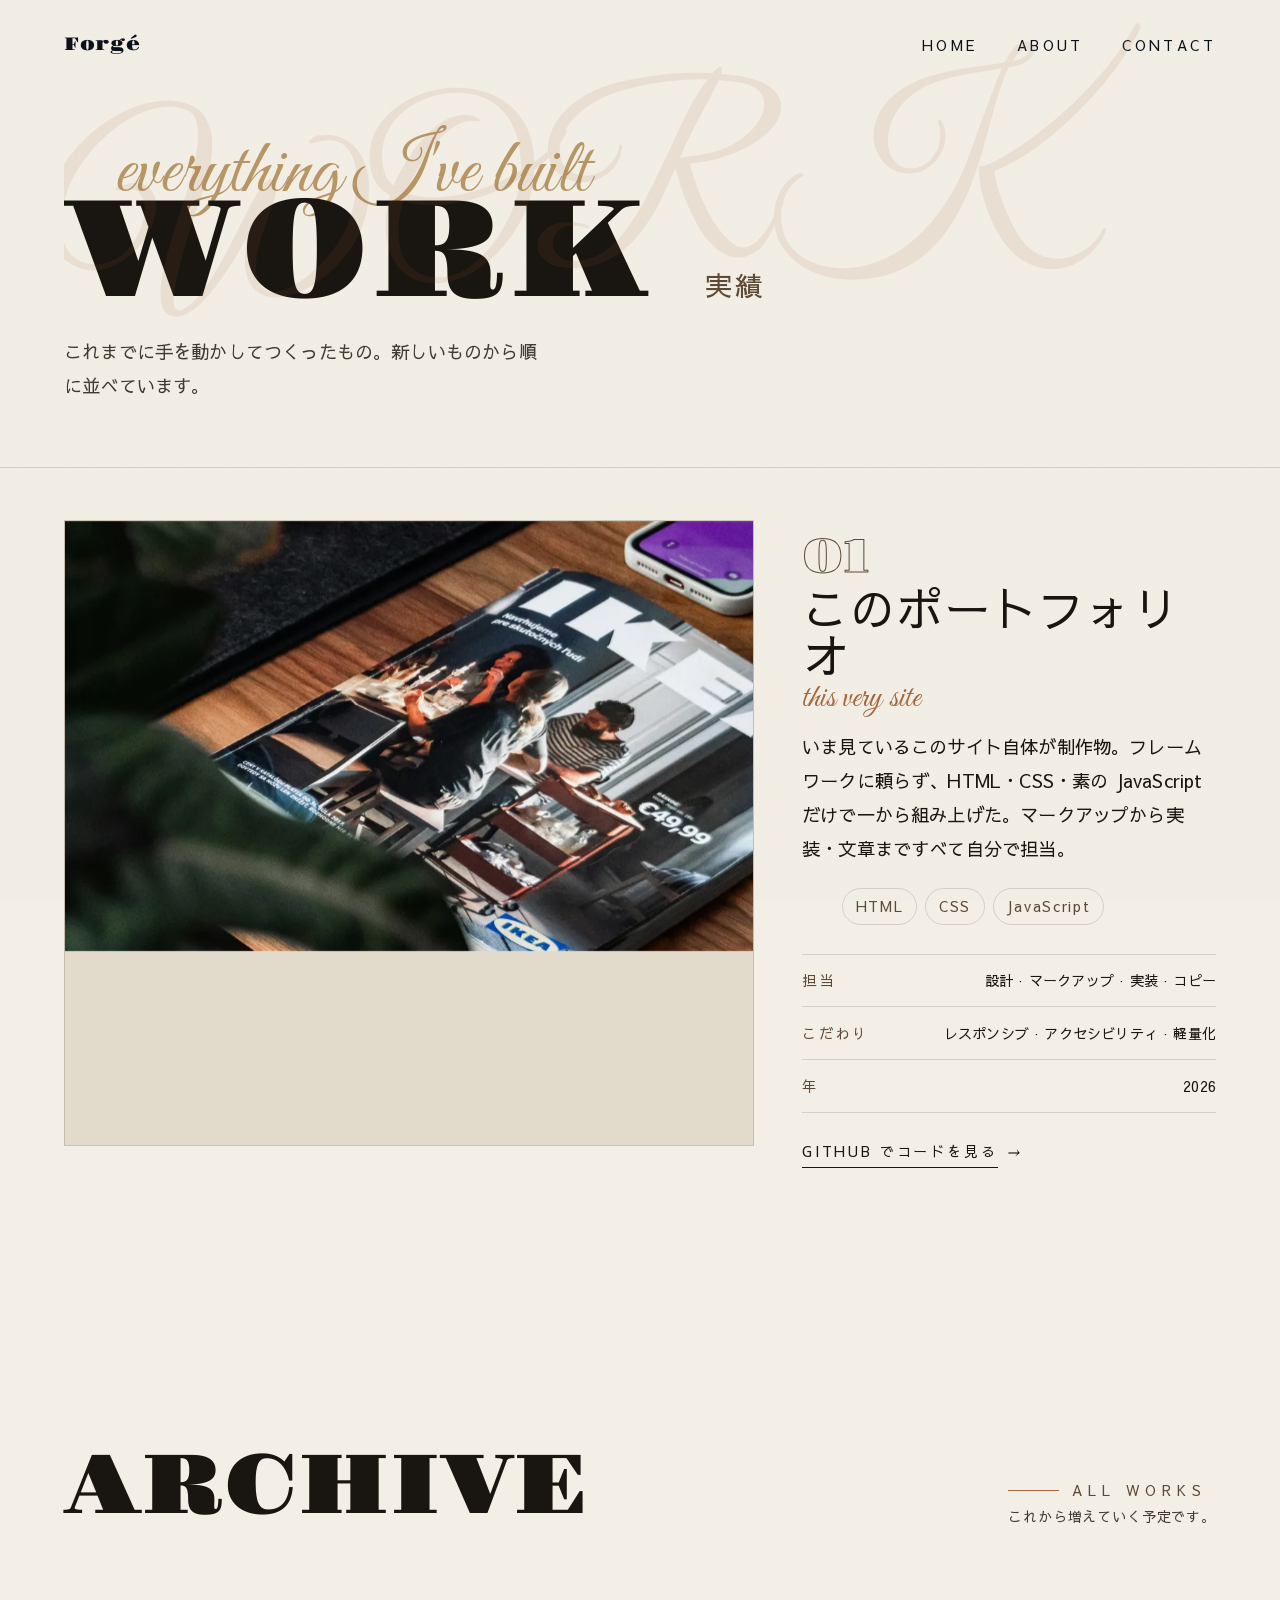
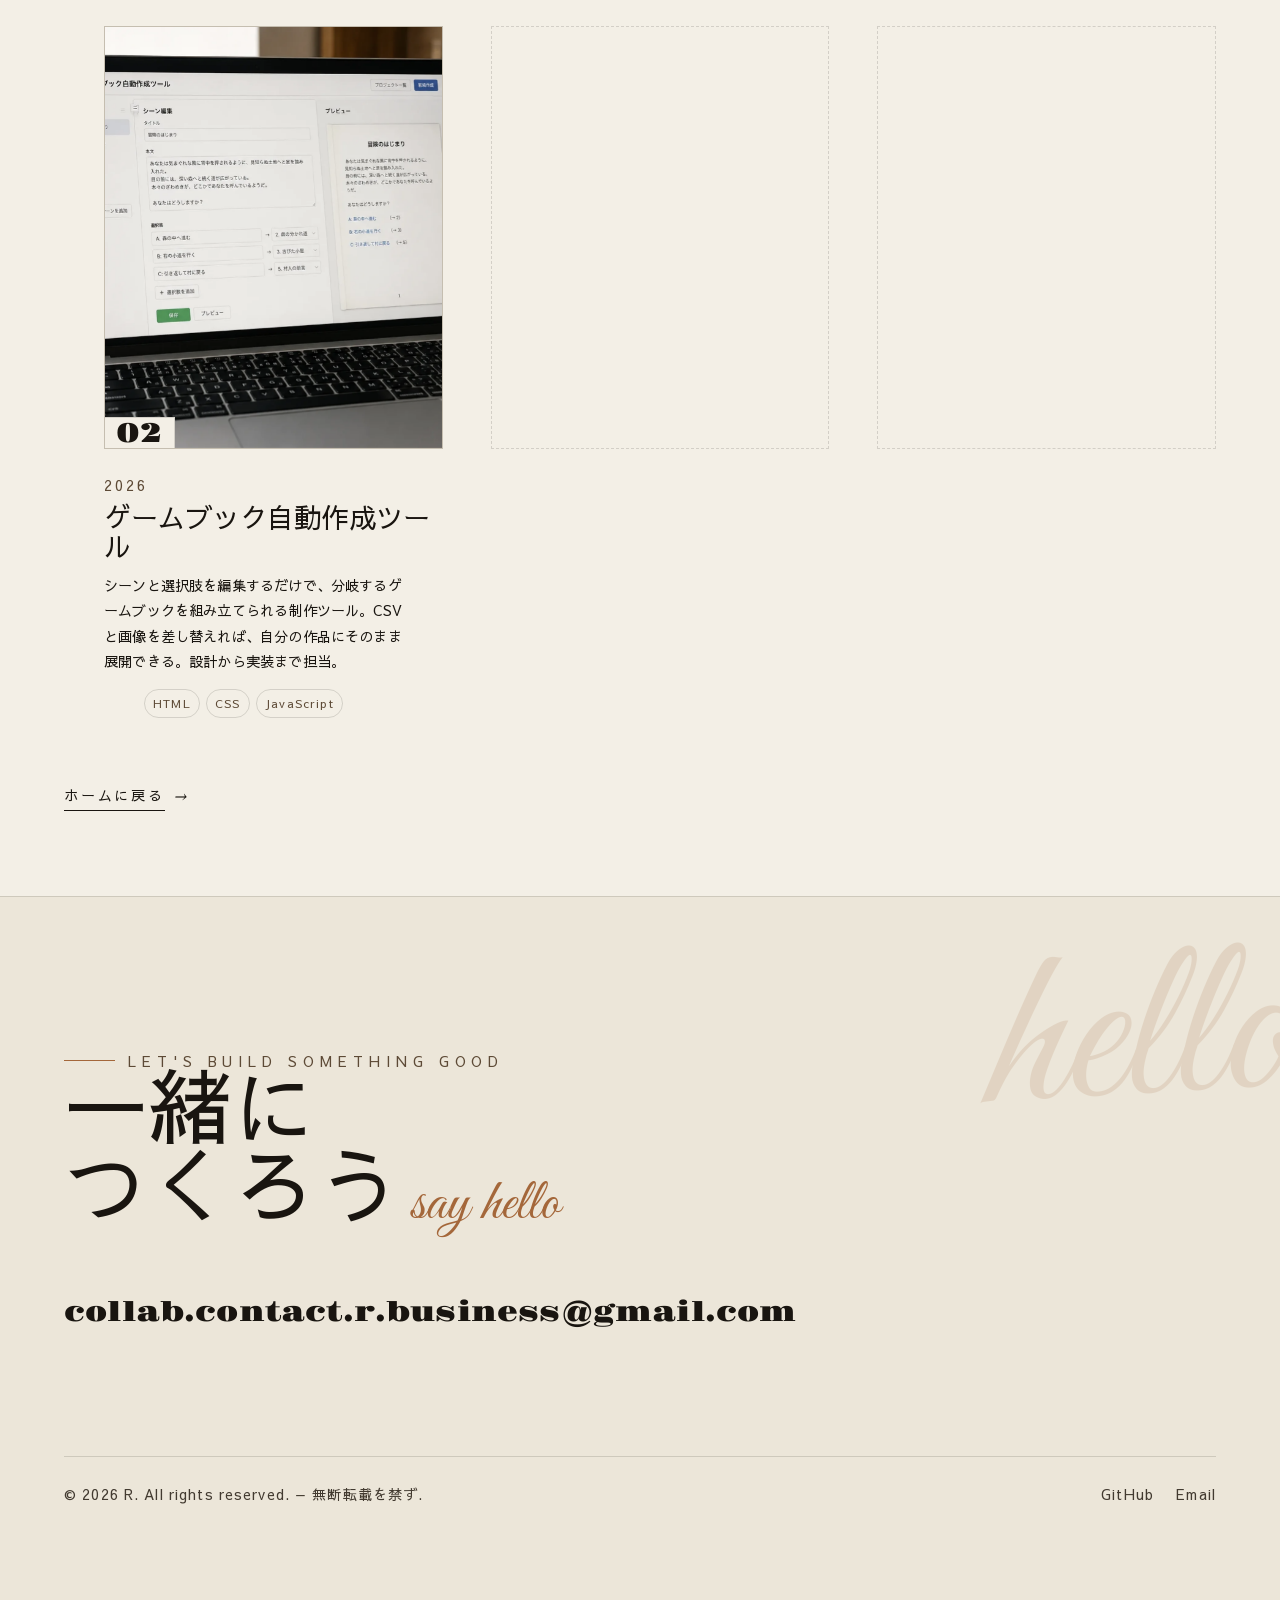
==== commit 135ee333: "コードを読みやすい形式に整形（難読化を解除）" ====
--- a/works.html
+++ b/works.html
@@ -1 +1,220 @@
-<!doctype html><html lang="ja"><head><meta charset="utf-8"><meta name="viewport" content="width=device-width,initial-scale=1"><title>Work — 実績 / R</title><meta name="description" content="フロントエンドエンジニア R のこれまでの実績一覧。"><meta name="theme-color" content="#f3efe6"><link rel="icon" href="assets/img/favicon.svg" type="image/svg+xml"><link rel="preconnect" href="https://fonts.googleapis.com"><link rel="preconnect" href="https://fonts.gstatic.com" crossorigin><link rel="stylesheet" href="https://fonts.googleapis.com/css2?family=Gravitas+One&family=Great+Vibes&family=Sawarabi+Gothic&display=swap"><link rel="stylesheet" href="assets/css/style.css"></head><body class="page"><a class="visually-hidden" href="#main" style="position:absolute;left:-9999px;top:0;background:#191510;color:#fff;padding:.6rem 1rem;z-index:9999" onfocus='this.style.left="1rem",this.style.top="1rem"' onblur='this.style.left="-9999px"'>本文へスキップ — Skip to content</a><div class="progress" aria-hidden="true"></div><header class="nav" role="banner"><a class="nav__mark display" href="index.html" aria-label="Forgé — home">Forgé</a><nav class="nav__links" aria-label="Primary"><a href="index.html">Home</a> <a href="index.html#about">About</a> <a href="index.html#contact" class="nav__cta">Contact</a></nav></header><main id="main"><header class="page-head shell wide"><p class="hero__script script" data-reveal>everything I've built</p><h1 class="page-head__title display ghost" id="page-h" data-ghost="work" data-reveal>Work<span class="page-head__sub">実績</span></h1><p class="page-head__lead jp" data-reveal style="--delay:.1s">これまでに手を動かしてつくったもの。新しいものから順に並べています。</p></header><hr class="rule shell wide"><section class="project shell wide" aria-labelledby="feat-h"><h2 id="feat-h" class="visually-hidden-h">Featured</h2><article class="project__card" data-reveal><figure class="project__figure" data-parallax="0.05"><picture><source srcset="assets/img/photo-js.webp" type="image/webp"><img src="assets/img/photo-js.jpg" width="956" height="1700" alt="制作環境のデスク" loading="lazy"></picture></figure><div class="project__body"><p class="feature__no display">01</p><h3 class="project__title display">このポートフォリオ<span class="script">this very site</span></h3><p class="jp">いま見ているこのサイト自体が制作物。フレームワークに頼らず、HTML・CSS・素の JavaScript だけで一から組み上げた。マークアップから実装・文章まですべて自分で担当。</p><ul class="project__tags" aria-label="使用技術"><li>HTML</li><li>CSS</li><li>JavaScript</li></ul><dl class="project__facts"><div><dt>担当</dt><dd>設計 · マークアップ · 実装 · コピー</dd></div><div><dt>こだわり</dt><dd>レスポンシブ · アクセシビリティ · 軽量化</dd></div><div><dt>年</dt><dd>2026</dd></div></dl><a class="feature__link" href="https://github.com/ryotagubusiness-B1z/portfolio" target="_blank" rel="noopener"><span>GitHub でコードを見る</span> <i aria-hidden="true">→</i></a></div></article></section><section class="works shell wide" aria-labelledby="archive-h"><div class="works__head"><h2 class="display" id="archive-h" data-reveal>Archive</h2><p data-reveal style="--delay:.1s"><span class="kicker">All works</span><br>これから増えていく予定です。</p></div><ul class="worklist" role="list"><li class="workcard" data-reveal><a class="workcard__media" href="https://github.com/ryotagubusiness-B1z/HTML-" target="_blank" rel="noopener" aria-label="ゲームブック自動作成ツールを GitHub で見る"><picture><source srcset="assets/img/photo-gamebook.webp" type="image/webp"><img src="assets/img/photo-gamebook.jpg" width="1100" height="1375" alt="ゲームブック自動作成ツールの編集画面" loading="lazy"></picture><span class="workcard__no display">02</span></a><div class="workcard__body"><span class="workcard__year">2026</span><h3 class="workcard__title display">ゲームブック自動作成ツール</h3><p class="jp">シーンと選択肢を編集するだけで、分岐するゲームブックを組み立てられる制作ツール。CSV と画像を差し替えれば、自分の作品にそのまま展開できる。設計から実装まで担当。</p><ul class="workcard__tags" aria-label="使用技術"><li>HTML</li><li>CSS</li><li>JavaScript</li></ul></div></li><li class="workcard workcard--empty" data-reveal style="--delay:.08s" aria-hidden="true"><div class="workcard__media"></div></li><li class="workcard workcard--empty" data-reveal style="--delay:.16s" aria-hidden="true"><div class="workcard__media"></div></li></ul><a class="works__all feature__link" href="index.html" data-reveal><span>ホームに戻る</span> <i aria-hidden="true">→</i></a></section></main><section class="contact" aria-labelledby="contact-h"><div class="shell wide ghost ghost--right" data-ghost="hello"><p class="kicker" data-reveal>Let's build something good</p><h2 class="contact__lead display" id="contact-h" data-reveal style="--delay:.06s">一緒に<br>つくろう<span class="script"> say hello</span></h2><a class="contact__mail display" href="mailto:collab.contact.r.business@gmail.com" data-reveal style="--delay:.1s">collab.contact.r.business@gmail.com</a><div class="foot"><p>© <span id="year">2026</span> R. All rights reserved. — 無断転載を禁ず.</p><nav class="foot__social" aria-label="Links"><a href="https://github.com/ryotagubusiness-B1z" target="_blank" rel="noopener me">GitHub</a> <a href="mailto:collab.contact.r.business@gmail.com">Email</a></nav></div></div></section><script src="assets/js/main.js" defer="defer"></script></body></html>+<!doctype html>
+<html lang="ja">
+  <head>
+    <meta charset="utf-8" />
+    <meta name="viewport" content="width=device-width,initial-scale=1" />
+    <title>Work — 実績 / R</title>
+    <meta
+      name="description"
+      content="フロントエンドエンジニア R のこれまでの実績一覧。"
+    />
+    <meta name="theme-color" content="#f3efe6" />
+    <link rel="icon" href="assets/img/favicon.svg" type="image/svg+xml" />
+    <link rel="preconnect" href="https://fonts.googleapis.com" />
+    <link rel="preconnect" href="https://fonts.gstatic.com" crossorigin />
+    <link
+      rel="stylesheet"
+      href="https://fonts.googleapis.com/css2?family=Gravitas+One&family=Great+Vibes&family=Sawarabi+Gothic&display=swap"
+    />
+    <link rel="stylesheet" href="assets/css/style.css" />
+  </head>
+  <body class="page">
+    <a
+      class="visually-hidden"
+      href="#main"
+      style="
+        position: absolute;
+        left: -9999px;
+        top: 0;
+        background: #191510;
+        color: #fff;
+        padding: 0.6rem 1rem;
+        z-index: 9999;
+      "
+      onfocus="((this.style.left = '1rem'), (this.style.top = '1rem'))"
+      onblur="this.style.left = '-9999px'"
+      >本文へスキップ — Skip to content</a
+    >
+    <div class="progress" aria-hidden="true"></div>
+    <header class="nav" role="banner">
+      <a class="nav__mark display" href="index.html" aria-label="Forgé — home"
+        >Forgé</a
+      >
+      <nav class="nav__links" aria-label="Primary">
+        <a href="index.html">Home</a> <a href="index.html#about">About</a>
+        <a href="index.html#contact" class="nav__cta">Contact</a>
+      </nav>
+    </header>
+    <main id="main">
+      <header class="page-head shell wide">
+        <p class="hero__script script" data-reveal>everything I've built</p>
+        <h1
+          class="page-head__title display ghost"
+          id="page-h"
+          data-ghost="work"
+          data-reveal
+        >
+          Work<span class="page-head__sub">実績</span>
+        </h1>
+        <p class="page-head__lead jp" data-reveal style="--delay: 0.1s">
+          これまでに手を動かしてつくったもの。新しいものから順に並べています。
+        </p>
+      </header>
+      <hr class="rule shell wide" />
+      <section class="project shell wide" aria-labelledby="feat-h">
+        <h2 id="feat-h" class="visually-hidden-h">Featured</h2>
+        <article class="project__card" data-reveal>
+          <figure class="project__figure" data-parallax="0.05">
+            <picture
+              ><source srcset="assets/img/photo-js.webp" type="image/webp" />
+              <img
+                src="assets/img/photo-js.jpg"
+                width="956"
+                height="1700"
+                alt="制作環境のデスク"
+                loading="lazy"
+            /></picture>
+          </figure>
+          <div class="project__body">
+            <p class="feature__no display">01</p>
+            <h3 class="project__title display">
+              このポートフォリオ<span class="script">this very site</span>
+            </h3>
+            <p class="jp">
+              いま見ているこのサイト自体が制作物。フレームワークに頼らず、HTML・CSS・素の
+              JavaScript
+              だけで一から組み上げた。マークアップから実装・文章まですべて自分で担当。
+            </p>
+            <ul class="project__tags" aria-label="使用技術">
+              <li>HTML</li>
+              <li>CSS</li>
+              <li>JavaScript</li>
+            </ul>
+            <dl class="project__facts">
+              <div>
+                <dt>担当</dt>
+                <dd>設計 · マークアップ · 実装 · コピー</dd>
+              </div>
+              <div>
+                <dt>こだわり</dt>
+                <dd>レスポンシブ · アクセシビリティ · 軽量化</dd>
+              </div>
+              <div>
+                <dt>年</dt>
+                <dd>2026</dd>
+              </div>
+            </dl>
+            <a
+              class="feature__link"
+              href="https://github.com/ryotagubusiness-B1z/portfolio"
+              target="_blank"
+              rel="noopener"
+              ><span>GitHub でコードを見る</span> <i aria-hidden="true">→</i></a
+            >
+          </div>
+        </article>
+      </section>
+      <section class="works shell wide" aria-labelledby="archive-h">
+        <div class="works__head">
+          <h2 class="display" id="archive-h" data-reveal>Archive</h2>
+          <p data-reveal style="--delay: 0.1s">
+            <span class="kicker">All works</span
+            ><br />これから増えていく予定です。
+          </p>
+        </div>
+        <ul class="worklist" role="list">
+          <li class="workcard" data-reveal>
+            <a
+              class="workcard__media"
+              href="https://github.com/ryotagubusiness-B1z/HTML-"
+              target="_blank"
+              rel="noopener"
+              aria-label="ゲームブック自動作成ツールを GitHub で見る"
+              ><picture
+                ><source
+                  srcset="assets/img/photo-gamebook.webp"
+                  type="image/webp" />
+                <img
+                  src="assets/img/photo-gamebook.jpg"
+                  width="1100"
+                  height="1375"
+                  alt="ゲームブック自動作成ツールの編集画面"
+                  loading="lazy" /></picture
+              ><span class="workcard__no display">02</span></a
+            >
+            <div class="workcard__body">
+              <span class="workcard__year">2026</span>
+              <h3 class="workcard__title display">
+                ゲームブック自動作成ツール
+              </h3>
+              <p class="jp">
+                シーンと選択肢を編集するだけで、分岐するゲームブックを組み立てられる制作ツール。CSV
+                と画像を差し替えれば、自分の作品にそのまま展開できる。設計から実装まで担当。
+              </p>
+              <ul class="workcard__tags" aria-label="使用技術">
+                <li>HTML</li>
+                <li>CSS</li>
+                <li>JavaScript</li>
+              </ul>
+            </div>
+          </li>
+          <li
+            class="workcard workcard--empty"
+            data-reveal
+            style="--delay: 0.08s"
+            aria-hidden="true"
+          >
+            <div class="workcard__media"></div>
+          </li>
+          <li
+            class="workcard workcard--empty"
+            data-reveal
+            style="--delay: 0.16s"
+            aria-hidden="true"
+          >
+            <div class="workcard__media"></div>
+          </li>
+        </ul>
+        <a class="works__all feature__link" href="index.html" data-reveal
+          ><span>ホームに戻る</span> <i aria-hidden="true">→</i></a
+        >
+      </section>
+    </main>
+    <section class="contact" aria-labelledby="contact-h">
+      <div class="shell wide ghost ghost--right" data-ghost="hello">
+        <p class="kicker" data-reveal>Let's build something good</p>
+        <h2
+          class="contact__lead display"
+          id="contact-h"
+          data-reveal
+          style="--delay: 0.06s"
+        >
+          一緒に<br />つくろう<span class="script"> say hello</span>
+        </h2>
+        <a
+          class="contact__mail display"
+          href="mailto:collab.contact.r.business@gmail.com"
+          data-reveal
+          style="--delay: 0.1s"
+          >collab.contact.r.business@gmail.com</a
+        >
+        <div class="foot">
+          <p>
+            © <span id="year">2026</span> R. All rights reserved. —
+            無断転載を禁ず.
+          </p>
+          <nav class="foot__social" aria-label="Links">
+            <a
+              href="https://github.com/ryotagubusiness-B1z"
+              target="_blank"
+              rel="noopener me"
+              >GitHub</a
+            >
+            <a href="mailto:collab.contact.r.business@gmail.com">Email</a>
+          </nav>
+        </div>
+      </div>
+    </section>
+    <script src="assets/js/main.js" defer="defer"></script>
+  </body>
+</html>
--- a/assets/css/style.css
+++ b/assets/css/style.css
@@ -1 +1,1037 @@
-:root{--paper:#f3efe6;--paper-2:#ece6d9;--paper-3:#e2dacb;--ink:#191510;--ink-soft:#423a30;--ink-faint:#6f655700;--umber:#5d4a36;--clay:#a4673a;--sage:#898a76;--gilt:#b89766;--line:rgba(25, 21, 16, 0.14);--line-soft:rgba(25, 21, 16, 0.07);--shadow-deep:rgba(20, 16, 11, 0.55);--display:"Gravitas One","Sawarabi Gothic","Times New Roman",Georgia,serif;--script:"Great Vibes","Sawarabi Gothic",cursive;--body:"Sawarabi Gothic",ui-sans-serif,system-ui,-apple-system,sans-serif;--step--1:clamp(0.78rem, 0.74rem + 0.18vw, 0.9rem);--step-0:clamp(1rem, 0.95rem + 0.25vw, 1.15rem);--step-1:clamp(1.3rem, 1.15rem + 0.7vw, 1.7rem);--step-2:clamp(1.8rem, 1.4rem + 1.9vw, 3rem);--step-3:clamp(2.6rem, 1.7rem + 4.4vw, 5.4rem);--step-4:clamp(3.4rem, 1.6rem + 8.8vw, 9.5rem);--gutter:clamp(1.25rem, 5vw, 6rem);--stack:clamp(4.5rem, 11vw, 11rem);--measure:64ch;--ease:cubic-bezier(0.16, 1, 0.3, 1);--ease-soft:cubic-bezier(0.22, 0.61, 0.36, 1);--dur:0.55s}*,::after,::before{box-sizing:border-box}*{margin:0}html{-webkit-text-size-adjust:100%;scroll-behavior:smooth}@media (prefers-reduced-motion:reduce){html{scroll-behavior:auto}*,::after,::before{animation-duration:0s!important;transition-duration:0s!important;scroll-behavior:auto!important}}img,picture,svg{display:block;max-width:100%}button{font:inherit;color:inherit;background:0 0;border:none;cursor:pointer}a{color:inherit;text-decoration:none}::selection{background:var(--ink);color:var(--paper)}body{font-family:var(--body);font-size:var(--step-0);line-height:1.85;letter-spacing:.01em;color:var(--ink);background:var(--paper);-webkit-font-smoothing:antialiased;text-rendering:optimizeLegibility;overflow-x:hidden;-webkit-user-select:none;-moz-user-select:none;-ms-user-select:none;user-select:none;-webkit-touch-callout:none}img{-webkit-user-drag:none;user-drag:none;pointer-events:auto}body::before{content:"";position:fixed;inset:0;z-index:9999;pointer-events:none;opacity:.05;mix-blend-mode:multiply;background-image:url("data:image/svg+xml,%3Csvg xmlns='http://www.w3.org/2000/svg' width='160' height='160'%3E%3Cfilter id='n'%3E%3CfeTurbulence type='fractalNoise' baseFrequency='0.85' numOctaves='3' stitchTiles='stitch'/%3E%3C/filter%3E%3Crect width='100%25' height='100%25' filter='url(%23n)'/%3E%3C/svg%3E")}h1,h2,h3{font-weight:400;line-height:1}.display{font-family:var(--display)}.script{font-family:var(--script);font-weight:400}.shell{width:100%;padding-inline:var(--gutter)}.wide{max-width:1680px;margin-inline:auto}.rule{height:1px;background:var(--line);border:0}.visually-hidden-h{position:absolute;width:1px;height:1px;padding:0;margin:-1px;overflow:hidden;clip:rect(0 0 0 0);white-space:nowrap;border:0}.page-head{padding-top:clamp(7rem,16vh,11rem);padding-bottom:clamp(2rem,5vw,4rem)}.page-head__title{font-family:var(--display);font-size:var(--step-4);line-height:.86;text-transform:uppercase;display:flex;align-items:baseline;gap:.4em;flex-wrap:wrap}.page-head__sub{font-family:var(--body);font-size:var(--step-1);letter-spacing:.1em;text-transform:none;color:var(--umber)}.page-head__lead{max-width:48ch;margin-top:1.4rem;color:var(--ink-soft)}.page-head .ghost::before{top:-.18em;opacity:.1}section{position:relative}.kicker{font-family:var(--body);font-size:var(--step--1);letter-spacing:.42em;text-transform:uppercase;color:var(--umber);display:inline-flex;align-items:center;gap:.9em}.kicker::before{content:"";width:clamp(1.4rem,4vw,3.2rem);height:1px;background:var(--clay)}.ghost{position:relative;isolation:isolate;overflow-x:clip}.ghost>*{position:relative;z-index:1}.ghost::before{content:attr(data-ghost);position:absolute;z-index:0;font-family:var(--script);font-weight:400;line-height:.8;white-space:nowrap;color:var(--clay);opacity:.14;pointer-events:none;font-size:clamp(5rem, 18vw, 17rem);left:-.08em;top:-.42em;transform:rotate(-4deg);transform-origin:left top}.ghost--right::before{left:auto;right:-.06em;transform:rotate(-3deg);transform-origin:right top}.ghost--tight::before{font-size:clamp(4rem, 13vw, 12rem);top:-.3em}@media (prefers-reduced-motion:no-preference){.ghost::before{transition:opacity 1.1s var(--ease),transform 1.1s var(--ease)}.ghost:hover::before{opacity:.2;transform:rotate(-4deg) translateY(-.04em)}}.nav{position:fixed;inset:0 0 auto 0;z-index:100;display:flex;align-items:center;justify-content:space-between;padding:clamp(1rem,2vw,1.6rem) var(--gutter);mix-blend-mode:difference;color:#fff}.nav__mark{font-family:var(--display);font-size:1.15rem;letter-spacing:.04em;display:inline-flex;align-items:center;gap:.5em}.nav__links{display:flex;gap:clamp(1.2rem,3vw,2.6rem)}.nav__links a{font-size:var(--step--1);letter-spacing:.24em;text-transform:uppercase;position:relative;padding-block:0.4rem}.nav__links a::after{content:"";position:absolute;left:0;bottom:0;width:100%;height:1px;background:currentColor;transform:scaleX(0);transform-origin:right;transition:transform .5s var(--ease)}.nav__links a:hover::after{transform:scaleX(1);transform-origin:left}.hero{position:relative;min-height:100svh;display:grid;grid-template-rows:1fr auto;overflow:clip}.hero__media{position:absolute;inset:-8% 0 -8% 0;z-index:0}.hero__media img{width:100%;height:100%;object-fit:cover;filter:grayscale(.15) contrast(1.05)}.hero__media::after{content:"";position:absolute;inset:0;background:linear-gradient(180deg,rgba(15,12,8,.55) 0,rgba(15,12,8,0) 38%),linear-gradient(0deg,rgba(15,12,8,.78) 0,rgba(15,12,8,0) 55%)}.hero__inner{position:relative;z-index:1;grid-row:2;color:var(--paper);padding:0 var(--gutter) clamp(2.5rem,6vw,5rem);width:100%}.hero__script{font-family:var(--script);font-size:clamp(2.4rem, 6vw, 5rem);line-height:.8;color:var(--gilt);margin-bottom:-.15em;margin-left:clamp(.5rem,4vw,8rem)}.hero__title{font-family:var(--display);font-size:var(--step-4);letter-spacing:-.01em;line-height:.86;text-transform:uppercase;max-width:16ch}.hero__meta{margin-top:clamp(1.4rem,3vw,2.4rem);display:flex;flex-wrap:wrap;gap:.8rem clamp(1.5rem,4vw,3rem);align-items:baseline;border-top:1px solid rgba(243,239,230,.28);padding-top:1.2rem;max-width:720px}.hero__meta p{font-size:var(--step--1);letter-spacing:.04em;line-height:1.6;opacity:.86}.hero__meta .lead{max-width:46ch}.hero__index{position:absolute;top:clamp(5rem,12vh,9rem);right:var(--gutter);z-index:1;writing-mode:vertical-rl;font-size:var(--step--1);letter-spacing:.4em;text-transform:uppercase;color:var(--paper);opacity:.7}.hero__scroll{position:absolute;bottom:clamp(1.5rem,4vw,2.5rem);right:var(--gutter);z-index:2;color:var(--paper);font-size:var(--step--1);letter-spacing:.3em;text-transform:uppercase;display:inline-flex;align-items:center;gap:.8em}.hero__scroll i{display:block;width:1px;height:2.4rem;background:var(--gilt);transform-origin:top;animation:scrollPulse 2.4s var(--ease) infinite}@keyframes scrollPulse{0%,100%{transform:scaleY(.3);opacity:.4}50%{transform:scaleY(1);opacity:1}}@media (max-width:720px){.hero__scroll,.nav__links a:not(.nav__cta){display:none}.hero__index{top:clamp(4rem,14vh,7rem);opacity:.5}}.works{padding-block:var(--stack) calc(var(--stack) * 0.6)}.works__head{display:flex;flex-wrap:wrap;justify-content:space-between;align-items:flex-end;gap:1.5rem;margin-bottom:clamp(3rem,8vw,6rem)}.works__head h2{font-family:var(--display);font-size:var(--step-3);text-transform:uppercase;letter-spacing:-.01em}.works__head p{max-width:34ch;font-size:var(--step--1);letter-spacing:.06em;color:var(--ink-soft)}.feature{display:grid;grid-template-columns:repeat(12,1fr);gap:clamp(1rem,2.5vw,2.5rem);align-items:center;margin-bottom:clamp(5rem,12vw,11rem)}.feature__figure{position:relative;overflow:hidden;background:var(--paper-3)}.feature__figure img{width:100%;height:100%;object-fit:cover;aspect-ratio:4/5;transition:transform 1.2s var(--ease),filter .8s var(--ease);filter:grayscale(.1);will-change:transform}.feature:hover .feature__figure img{transform:scale(1.045);filter:grayscale(0)}.feature__figure figcaption{position:absolute;left:0;bottom:0;padding:.7rem 1rem;background:var(--paper);font-size:var(--step--1);letter-spacing:.18em;text-transform:uppercase;border-top:1px solid var(--line);border-right:1px solid var(--line);transform:translateY(.5px)}.feature--a .feature__figure{grid-column:1/8}.feature--a .feature__text{grid-column:9/13}.feature--b .feature__figure{grid-column:6/13;order:2}.feature--b .feature__text{grid-column:1/5;order:1}.feature--b .feature__figure img{aspect-ratio:3/4}.feature--c .feature__figure{grid-column:2/9}.feature--c .feature__text{grid-column:9/13}.feature--c .feature__figure img{aspect-ratio:5/6}.feature--d .feature__figure{grid-column:5/13;order:2}.feature--d .feature__text{grid-column:1/5;order:1}.feature--d .feature__figure img{aspect-ratio:9/11}.feature--e .feature__figure{grid-column:1/8}.feature--e .feature__text{grid-column:9/13}.feature--f .feature__figure{grid-column:6/13;order:2}.feature--f .feature__text{grid-column:1/5;order:1}.feature--f .feature__figure img{aspect-ratio:3/4}.feature--g .feature__figure{grid-column:2/9}.feature--g .feature__text{grid-column:9/13}.feature--g .feature__figure img{aspect-ratio:5/6}@media (max-width:760px){.feature{grid-template-columns:1fr}.feature .feature__figure,.feature .feature__text{grid-column:1/-1!important;order:0!important}.feature__figure img{aspect-ratio:4/5!important}}.feature__no{font-family:var(--display);font-size:var(--step-2);color:var(--paper-3);-webkit-text-stroke:1px var(--umber);color:transparent;line-height:.8;margin-bottom:.6rem}.feature__title{font-family:var(--display);font-size:var(--step-1);line-height:1.04;margin-bottom:.8rem}.feature__title .script{display:block;font-size:1.4em;color:var(--clay);line-height:.7}.feature__text .meta{font-size:var(--step--1);letter-spacing:.2em;text-transform:uppercase;color:var(--umber);margin-bottom:1rem;padding-bottom:1rem;border-bottom:1px solid var(--line)}.feature__text p{font-size:var(--step-0);max-width:40ch}.feature__link{display:inline-flex;align-items:center;gap:.6em;margin-top:1.4rem;font-size:var(--step--1);letter-spacing:.2em;text-transform:uppercase}.feature__link span{position:relative}.feature__link span::after{content:"";position:absolute;left:0;bottom:-3px;width:100%;height:1px;background:var(--ink);transform:scaleX(1);transform-origin:right;transition:transform .5s var(--ease)}.feature__link:hover span::after{transform:scaleX(0)}.feature__link i{transition:transform .5s var(--ease)}.feature__link:hover i{transform:translateX(.4em)}.project{padding-block:calc(var(--stack) * 0.5) var(--stack)}.project__card{display:grid;grid-template-columns:1fr;gap:clamp(1.5rem,4vw,3rem);align-items:stretch}@media (min-width:880px){.project__card{grid-template-columns:1.25fr 0.75fr}}.project__figure{position:relative;overflow:hidden;background:var(--paper-3);border:1px solid var(--line)}.project__figure img{width:100%;height:100%;object-fit:cover;aspect-ratio:16/10;filter:grayscale(.08);transition:transform 1.2s var(--ease),filter .8s var(--ease);will-change:transform}.project__card:hover .project__figure img{transform:scale(1.04);filter:grayscale(0)}.project__body{display:flex;flex-direction:column}.project__title{font-family:var(--display);font-size:var(--step-2);line-height:1.02;margin:.2rem 0 1rem}.project__title .script{display:block;font-size:.7em;color:var(--clay);line-height:.9}.project__body>p.jp{font-size:var(--step-0);max-width:46ch}.project__tags{list-style:none;display:flex;flex-wrap:wrap;gap:.5rem;margin:1.4rem 0}.project__tags li{font-size:var(--step--1);letter-spacing:.12em;padding:.3em .9em;border:1px solid var(--line);border-radius:999px;color:var(--umber)}.project__facts{margin:.4rem 0 0;border-top:1px solid var(--line)}.project__facts>div{display:flex;gap:1rem;justify-content:space-between;padding:.8rem 0;border-bottom:1px solid var(--line)}.project__facts dt{font-size:var(--step--1);letter-spacing:.2em;text-transform:uppercase;color:var(--umber);white-space:nowrap}.project__facts dd{font-size:var(--step--1);text-align:right}.project__body .feature__link{margin-top:auto;padding-top:1.6rem}.worklist{list-style:none;display:grid;grid-template-columns:1fr;gap:clamp(2rem,4vw,3rem)}@media (min-width:680px){.worklist{grid-template-columns:repeat(2,1fr)}}@media (min-width:1000px){.worklist{grid-template-columns:repeat(3,1fr)}}.workcard{display:flex;flex-direction:column}.workcard__media{position:relative;display:block;overflow:hidden;background:var(--paper-3);border:1px solid var(--line);aspect-ratio:4/5}.workcard__media img{width:100%;height:100%;object-fit:cover;filter:grayscale(.12);transition:transform 1.1s var(--ease),filter .7s var(--ease);will-change:transform}.workcard__media:hover img{transform:scale(1.05);filter:grayscale(0)}.workcard__no{position:absolute;left:0;bottom:0;font-size:var(--step-1);line-height:.8;padding:.3rem .7rem .2rem;background:var(--paper);color:var(--ink);border-top:1px solid var(--line);border-right:1px solid var(--line)}.workcard--empty .workcard__media{background:0 0;border:1px dashed var(--line)}.workcard--empty{opacity:.5}.workcard__body{padding-top:1.1rem}.workcard__year{font-size:var(--step--1);letter-spacing:.22em;color:var(--umber)}.workcard__title{font-family:var(--display);font-size:var(--step-1);line-height:1.05;margin:.35rem 0 .6rem}.workcard__body p.jp{font-size:var(--step--1);line-height:1.8;max-width:38ch}.workcard__tags{list-style:none;display:flex;flex-wrap:wrap;gap:.4rem;margin-top:.9rem}.workcard__tags li{font-size:.72rem;letter-spacing:.1em;padding:.25em .7em;border:1px solid var(--line);border-radius:999px;color:var(--umber)}.works__all{margin-top:clamp(2.5rem,6vw,4rem)}.quote{background:var(--ink);color:var(--paper);padding-block:clamp(5rem,14vw,12rem);overflow:clip;position:relative;isolation:isolate}.quote::after{content:"";position:absolute;inset:0;z-index:-1;background-image:image-set(url("../img/photo-linen.webp") type("image/webp"), url("../img/photo-linen.jpg") type("image/jpeg"));background-size:cover;background-position:center;opacity:.32;filter:grayscale(.3) contrast(1.05)}.quote__mark{font-family:var(--display);position:absolute;top:-.2em;left:var(--gutter);font-size:clamp(9rem, 30vw, 26rem);line-height:1;color:rgba(184,151,102,.12);pointer-events:none}.quote blockquote{position:relative;font-family:var(--display);font-size:var(--step-2);line-height:1.22;max-width:22ch}.quote blockquote em{font-family:var(--script);font-style:normal;color:var(--gilt);font-size:1.3em}.quote cite{display:block;margin-top:2rem;font-family:var(--body);font-style:normal;font-size:var(--step--1);letter-spacing:.3em;text-transform:uppercase;color:var(--sage)}.about{padding-block:var(--stack)}.about__grid{display:grid;gap:clamp(2.5rem,6vw,5rem);grid-template-columns:1fr}@media (min-width:900px){.about__grid{grid-template-columns:1.1fr 0.9fr;align-items:center}}.about h2{font-family:var(--display);font-size:var(--step-3);text-transform:uppercase;margin-bottom:1.5rem;line-height:.92}.about h2 .script{display:block;font-size:.5em;color:var(--clay);text-transform:none}.about__body p{max-width:var(--measure)}.about__body p+p{margin-top:1.3em}.about__list{list-style:none;margin-top:2.5rem;border-top:1px solid var(--line)}.about__list li{display:flex;justify-content:space-between;gap:1rem;padding:1rem 0;border-bottom:1px solid var(--line);font-size:var(--step--1);letter-spacing:.06em}.about__list li span:first-child{letter-spacing:.22em;text-transform:uppercase;color:var(--umber)}.about__portrait{position:relative;background:var(--paper-3);overflow:hidden}.about__portrait img{width:100%;aspect-ratio:4/5;object-fit:cover;filter:grayscale(.2)}.about__portrait .tag{position:absolute;top:1rem;left:1rem;font-family:var(--script);font-size:2.4rem;color:var(--paper);text-shadow:0 2px 18px rgba(0,0,0,.4)}.contact{background:var(--paper-2);padding-block:var(--stack);border-top:1px solid var(--line)}.contact__lead{font-family:var(--display);font-size:var(--step-3);text-transform:uppercase;line-height:.94;margin-bottom:clamp(2rem,5vw,3.5rem)}.contact__lead .script{text-transform:none;color:var(--clay);font-size:.7em}.contact__mail{display:inline-block;font-family:var(--display);font-size:var(--step-1);position:relative;padding-bottom:.2em}.contact__mail::after{content:"";position:absolute;left:0;bottom:0;width:100%;height:2px;background:var(--clay);transform:scaleX(0);transform-origin:left;transition:transform .6s var(--ease)}.contact__mail:hover::after{transform:scaleX(1)}.foot{display:flex;flex-wrap:wrap;justify-content:space-between;gap:1.5rem;margin-top:clamp(4rem,10vw,7rem);padding-top:1.5rem;border-top:1px solid var(--line);font-size:var(--step--1);letter-spacing:.08em;color:var(--ink-soft)}.foot__social{display:flex;gap:1.4rem}.foot__social a{position:relative}.foot__social a::after{content:"";position:absolute;left:0;bottom:-2px;width:100%;height:1px;background:currentColor;transform:scaleX(0);transform-origin:right;transition:transform .4s var(--ease)}.foot__social a:hover::after{transform:scaleX(1);transform-origin:left}[data-reveal]{opacity:0;transform:translateY(28px);filter:blur(6px);transition:opacity .9s var(--ease),transform .9s var(--ease),filter .9s var(--ease);transition-delay:var(--delay, 0s)}[data-reveal].is-in{opacity:1;transform:none;filter:none}.progress{position:fixed;top:0;left:0;height:2px;width:100%;transform:scaleX(0);transform-origin:left;background:var(--clay);z-index:200}+:root {
+  --paper: #f3efe6;
+  --paper-2: #ece6d9;
+  --paper-3: #e2dacb;
+  --ink: #191510;
+  --ink-soft: #423a30;
+  --ink-faint: #6f655700;
+  --umber: #5d4a36;
+  --clay: #a4673a;
+  --sage: #898a76;
+  --gilt: #b89766;
+  --line: rgba(25, 21, 16, 0.14);
+  --line-soft: rgba(25, 21, 16, 0.07);
+  --shadow-deep: rgba(20, 16, 11, 0.55);
+  --display:
+    "Gravitas One", "Sawarabi Gothic", "Times New Roman", Georgia, serif;
+  --script: "Great Vibes", "Sawarabi Gothic", cursive;
+  --body:
+    "Sawarabi Gothic", ui-sans-serif, system-ui, -apple-system, sans-serif;
+  --step--1: clamp(0.78rem, 0.74rem + 0.18vw, 0.9rem);
+  --step-0: clamp(1rem, 0.95rem + 0.25vw, 1.15rem);
+  --step-1: clamp(1.3rem, 1.15rem + 0.7vw, 1.7rem);
+  --step-2: clamp(1.8rem, 1.4rem + 1.9vw, 3rem);
+  --step-3: clamp(2.6rem, 1.7rem + 4.4vw, 5.4rem);
+  --step-4: clamp(3.4rem, 1.6rem + 8.8vw, 9.5rem);
+  --gutter: clamp(1.25rem, 5vw, 6rem);
+  --stack: clamp(4.5rem, 11vw, 11rem);
+  --measure: 64ch;
+  --ease: cubic-bezier(0.16, 1, 0.3, 1);
+  --ease-soft: cubic-bezier(0.22, 0.61, 0.36, 1);
+  --dur: 0.55s;
+}
+*,
+::after,
+::before {
+  box-sizing: border-box;
+}
+* {
+  margin: 0;
+}
+html {
+  -webkit-text-size-adjust: 100%;
+  scroll-behavior: smooth;
+}
+@media (prefers-reduced-motion: reduce) {
+  html {
+    scroll-behavior: auto;
+  }
+  *,
+  ::after,
+  ::before {
+    animation-duration: 0s !important;
+    transition-duration: 0s !important;
+    scroll-behavior: auto !important;
+  }
+}
+img,
+picture,
+svg {
+  display: block;
+  max-width: 100%;
+}
+button {
+  font: inherit;
+  color: inherit;
+  background: 0 0;
+  border: none;
+  cursor: pointer;
+}
+a {
+  color: inherit;
+  text-decoration: none;
+}
+::selection {
+  background: var(--ink);
+  color: var(--paper);
+}
+body {
+  font-family: var(--body);
+  font-size: var(--step-0);
+  line-height: 1.85;
+  letter-spacing: 0.01em;
+  color: var(--ink);
+  background: var(--paper);
+  -webkit-font-smoothing: antialiased;
+  text-rendering: optimizeLegibility;
+  overflow-x: hidden;
+  -webkit-user-select: none;
+  -moz-user-select: none;
+  -ms-user-select: none;
+  user-select: none;
+  -webkit-touch-callout: none;
+}
+img {
+  -webkit-user-drag: none;
+  user-drag: none;
+  pointer-events: auto;
+}
+body::before {
+  content: "";
+  position: fixed;
+  inset: 0;
+  z-index: 9999;
+  pointer-events: none;
+  opacity: 0.05;
+  mix-blend-mode: multiply;
+  background-image: url("data:image/svg+xml,%3Csvg xmlns='http://www.w3.org/2000/svg' width='160' height='160'%3E%3Cfilter id='n'%3E%3CfeTurbulence type='fractalNoise' baseFrequency='0.85' numOctaves='3' stitchTiles='stitch'/%3E%3C/filter%3E%3Crect width='100%25' height='100%25' filter='url(%23n)'/%3E%3C/svg%3E");
+}
+h1,
+h2,
+h3 {
+  font-weight: 400;
+  line-height: 1;
+}
+.display {
+  font-family: var(--display);
+}
+.script {
+  font-family: var(--script);
+  font-weight: 400;
+}
+.shell {
+  width: 100%;
+  padding-inline: var(--gutter);
+}
+.wide {
+  max-width: 1680px;
+  margin-inline: auto;
+}
+.rule {
+  height: 1px;
+  background: var(--line);
+  border: 0;
+}
+.visually-hidden-h {
+  position: absolute;
+  width: 1px;
+  height: 1px;
+  padding: 0;
+  margin: -1px;
+  overflow: hidden;
+  clip: rect(0 0 0 0);
+  white-space: nowrap;
+  border: 0;
+}
+.page-head {
+  padding-top: clamp(7rem, 16vh, 11rem);
+  padding-bottom: clamp(2rem, 5vw, 4rem);
+}
+.page-head__title {
+  font-family: var(--display);
+  font-size: var(--step-4);
+  line-height: 0.86;
+  text-transform: uppercase;
+  display: flex;
+  align-items: baseline;
+  gap: 0.4em;
+  flex-wrap: wrap;
+}
+.page-head__sub {
+  font-family: var(--body);
+  font-size: var(--step-1);
+  letter-spacing: 0.1em;
+  text-transform: none;
+  color: var(--umber);
+}
+.page-head__lead {
+  max-width: 48ch;
+  margin-top: 1.4rem;
+  color: var(--ink-soft);
+}
+.page-head .ghost::before {
+  top: -0.18em;
+  opacity: 0.1;
+}
+section {
+  position: relative;
+}
+.kicker {
+  font-family: var(--body);
+  font-size: var(--step--1);
+  letter-spacing: 0.42em;
+  text-transform: uppercase;
+  color: var(--umber);
+  display: inline-flex;
+  align-items: center;
+  gap: 0.9em;
+}
+.kicker::before {
+  content: "";
+  width: clamp(1.4rem, 4vw, 3.2rem);
+  height: 1px;
+  background: var(--clay);
+}
+.ghost {
+  position: relative;
+  isolation: isolate;
+  overflow-x: clip;
+}
+.ghost > * {
+  position: relative;
+  z-index: 1;
+}
+.ghost::before {
+  content: attr(data-ghost);
+  position: absolute;
+  z-index: 0;
+  font-family: var(--script);
+  font-weight: 400;
+  line-height: 0.8;
+  white-space: nowrap;
+  color: var(--clay);
+  opacity: 0.14;
+  pointer-events: none;
+  font-size: clamp(5rem, 18vw, 17rem);
+  left: -0.08em;
+  top: -0.42em;
+  transform: rotate(-4deg);
+  transform-origin: left top;
+}
+.ghost--right::before {
+  left: auto;
+  right: -0.06em;
+  transform: rotate(-3deg);
+  transform-origin: right top;
+}
+.ghost--tight::before {
+  font-size: clamp(4rem, 13vw, 12rem);
+  top: -0.3em;
+}
+@media (prefers-reduced-motion: no-preference) {
+  .ghost::before {
+    transition:
+      opacity 1.1s var(--ease),
+      transform 1.1s var(--ease);
+  }
+  .ghost:hover::before {
+    opacity: 0.2;
+    transform: rotate(-4deg) translateY(-0.04em);
+  }
+}
+.nav {
+  position: fixed;
+  inset: 0 0 auto 0;
+  z-index: 100;
+  display: flex;
+  align-items: center;
+  justify-content: space-between;
+  padding: clamp(1rem, 2vw, 1.6rem) var(--gutter);
+  mix-blend-mode: difference;
+  color: #fff;
+}
+.nav__mark {
+  font-family: var(--display);
+  font-size: 1.15rem;
+  letter-spacing: 0.04em;
+  display: inline-flex;
+  align-items: center;
+  gap: 0.5em;
+}
+.nav__links {
+  display: flex;
+  gap: clamp(1.2rem, 3vw, 2.6rem);
+}
+.nav__links a {
+  font-size: var(--step--1);
+  letter-spacing: 0.24em;
+  text-transform: uppercase;
+  position: relative;
+  padding-block: 0.4rem;
+}
+.nav__links a::after {
+  content: "";
+  position: absolute;
+  left: 0;
+  bottom: 0;
+  width: 100%;
+  height: 1px;
+  background: currentColor;
+  transform: scaleX(0);
+  transform-origin: right;
+  transition: transform 0.5s var(--ease);
+}
+.nav__links a:hover::after {
+  transform: scaleX(1);
+  transform-origin: left;
+}
+.hero {
+  position: relative;
+  min-height: 100svh;
+  display: grid;
+  grid-template-rows: 1fr auto;
+  overflow: clip;
+}
+.hero__media {
+  position: absolute;
+  inset: -8% 0 -8% 0;
+  z-index: 0;
+}
+.hero__media img {
+  width: 100%;
+  height: 100%;
+  object-fit: cover;
+  filter: grayscale(0.15) contrast(1.05);
+}
+.hero__media::after {
+  content: "";
+  position: absolute;
+  inset: 0;
+  background:
+    linear-gradient(180deg, rgba(15, 12, 8, 0.55) 0, rgba(15, 12, 8, 0) 38%),
+    linear-gradient(0deg, rgba(15, 12, 8, 0.78) 0, rgba(15, 12, 8, 0) 55%);
+}
+.hero__inner {
+  position: relative;
+  z-index: 1;
+  grid-row: 2;
+  color: var(--paper);
+  padding: 0 var(--gutter) clamp(2.5rem, 6vw, 5rem);
+  width: 100%;
+}
+.hero__script {
+  font-family: var(--script);
+  font-size: clamp(2.4rem, 6vw, 5rem);
+  line-height: 0.8;
+  color: var(--gilt);
+  margin-bottom: -0.15em;
+  margin-left: clamp(0.5rem, 4vw, 8rem);
+}
+.hero__title {
+  font-family: var(--display);
+  font-size: var(--step-4);
+  letter-spacing: -0.01em;
+  line-height: 0.86;
+  text-transform: uppercase;
+  max-width: 16ch;
+}
+.hero__meta {
+  margin-top: clamp(1.4rem, 3vw, 2.4rem);
+  display: flex;
+  flex-wrap: wrap;
+  gap: 0.8rem clamp(1.5rem, 4vw, 3rem);
+  align-items: baseline;
+  border-top: 1px solid rgba(243, 239, 230, 0.28);
+  padding-top: 1.2rem;
+  max-width: 720px;
+}
+.hero__meta p {
+  font-size: var(--step--1);
+  letter-spacing: 0.04em;
+  line-height: 1.6;
+  opacity: 0.86;
+}
+.hero__meta .lead {
+  max-width: 46ch;
+}
+.hero__index {
+  position: absolute;
+  top: clamp(5rem, 12vh, 9rem);
+  right: var(--gutter);
+  z-index: 1;
+  writing-mode: vertical-rl;
+  font-size: var(--step--1);
+  letter-spacing: 0.4em;
+  text-transform: uppercase;
+  color: var(--paper);
+  opacity: 0.7;
+}
+.hero__scroll {
+  position: absolute;
+  bottom: clamp(1.5rem, 4vw, 2.5rem);
+  right: var(--gutter);
+  z-index: 2;
+  color: var(--paper);
+  font-size: var(--step--1);
+  letter-spacing: 0.3em;
+  text-transform: uppercase;
+  display: inline-flex;
+  align-items: center;
+  gap: 0.8em;
+}
+.hero__scroll i {
+  display: block;
+  width: 1px;
+  height: 2.4rem;
+  background: var(--gilt);
+  transform-origin: top;
+  animation: scrollPulse 2.4s var(--ease) infinite;
+}
+@keyframes scrollPulse {
+  0%,
+  100% {
+    transform: scaleY(0.3);
+    opacity: 0.4;
+  }
+  50% {
+    transform: scaleY(1);
+    opacity: 1;
+  }
+}
+@media (max-width: 720px) {
+  .hero__scroll,
+  .nav__links a:not(.nav__cta) {
+    display: none;
+  }
+  .hero__index {
+    top: clamp(4rem, 14vh, 7rem);
+    opacity: 0.5;
+  }
+}
+.works {
+  padding-block: var(--stack) calc(var(--stack) * 0.6);
+}
+.works__head {
+  display: flex;
+  flex-wrap: wrap;
+  justify-content: space-between;
+  align-items: flex-end;
+  gap: 1.5rem;
+  margin-bottom: clamp(3rem, 8vw, 6rem);
+}
+.works__head h2 {
+  font-family: var(--display);
+  font-size: var(--step-3);
+  text-transform: uppercase;
+  letter-spacing: -0.01em;
+}
+.works__head p {
+  max-width: 34ch;
+  font-size: var(--step--1);
+  letter-spacing: 0.06em;
+  color: var(--ink-soft);
+}
+.feature {
+  display: grid;
+  grid-template-columns: repeat(12, 1fr);
+  gap: clamp(1rem, 2.5vw, 2.5rem);
+  align-items: center;
+  margin-bottom: clamp(5rem, 12vw, 11rem);
+}
+.feature__figure {
+  position: relative;
+  overflow: hidden;
+  background: var(--paper-3);
+}
+.feature__figure img {
+  width: 100%;
+  height: 100%;
+  object-fit: cover;
+  aspect-ratio: 4/5;
+  transition:
+    transform 1.2s var(--ease),
+    filter 0.8s var(--ease);
+  filter: grayscale(0.1);
+  will-change: transform;
+}
+.feature:hover .feature__figure img {
+  transform: scale(1.045);
+  filter: grayscale(0);
+}
+.feature__figure figcaption {
+  position: absolute;
+  left: 0;
+  bottom: 0;
+  padding: 0.7rem 1rem;
+  background: var(--paper);
+  font-size: var(--step--1);
+  letter-spacing: 0.18em;
+  text-transform: uppercase;
+  border-top: 1px solid var(--line);
+  border-right: 1px solid var(--line);
+  transform: translateY(0.5px);
+}
+.feature--a .feature__figure {
+  grid-column: 1/8;
+}
+.feature--a .feature__text {
+  grid-column: 9/13;
+}
+.feature--b .feature__figure {
+  grid-column: 6/13;
+  order: 2;
+}
+.feature--b .feature__text {
+  grid-column: 1/5;
+  order: 1;
+}
+.feature--b .feature__figure img {
+  aspect-ratio: 3/4;
+}
+.feature--c .feature__figure {
+  grid-column: 2/9;
+}
+.feature--c .feature__text {
+  grid-column: 9/13;
+}
+.feature--c .feature__figure img {
+  aspect-ratio: 5/6;
+}
+.feature--d .feature__figure {
+  grid-column: 5/13;
+  order: 2;
+}
+.feature--d .feature__text {
+  grid-column: 1/5;
+  order: 1;
+}
+.feature--d .feature__figure img {
+  aspect-ratio: 9/11;
+}
+.feature--e .feature__figure {
+  grid-column: 1/8;
+}
+.feature--e .feature__text {
+  grid-column: 9/13;
+}
+.feature--f .feature__figure {
+  grid-column: 6/13;
+  order: 2;
+}
+.feature--f .feature__text {
+  grid-column: 1/5;
+  order: 1;
+}
+.feature--f .feature__figure img {
+  aspect-ratio: 3/4;
+}
+.feature--g .feature__figure {
+  grid-column: 2/9;
+}
+.feature--g .feature__text {
+  grid-column: 9/13;
+}
+.feature--g .feature__figure img {
+  aspect-ratio: 5/6;
+}
+@media (max-width: 760px) {
+  .feature {
+    grid-template-columns: 1fr;
+  }
+  .feature .feature__figure,
+  .feature .feature__text {
+    grid-column: 1/-1 !important;
+    order: 0 !important;
+  }
+  .feature__figure img {
+    aspect-ratio: 4/5 !important;
+  }
+}
+.feature__no {
+  font-family: var(--display);
+  font-size: var(--step-2);
+  color: var(--paper-3);
+  -webkit-text-stroke: 1px var(--umber);
+  color: transparent;
+  line-height: 0.8;
+  margin-bottom: 0.6rem;
+}
+.feature__title {
+  font-family: var(--display);
+  font-size: var(--step-1);
+  line-height: 1.04;
+  margin-bottom: 0.8rem;
+}
+.feature__title .script {
+  display: block;
+  font-size: 1.4em;
+  color: var(--clay);
+  line-height: 0.7;
+}
+.feature__text .meta {
+  font-size: var(--step--1);
+  letter-spacing: 0.2em;
+  text-transform: uppercase;
+  color: var(--umber);
+  margin-bottom: 1rem;
+  padding-bottom: 1rem;
+  border-bottom: 1px solid var(--line);
+}
+.feature__text p {
+  font-size: var(--step-0);
+  max-width: 40ch;
+}
+.feature__link {
+  display: inline-flex;
+  align-items: center;
+  gap: 0.6em;
+  margin-top: 1.4rem;
+  font-size: var(--step--1);
+  letter-spacing: 0.2em;
+  text-transform: uppercase;
+}
+.feature__link span {
+  position: relative;
+}
+.feature__link span::after {
+  content: "";
+  position: absolute;
+  left: 0;
+  bottom: -3px;
+  width: 100%;
+  height: 1px;
+  background: var(--ink);
+  transform: scaleX(1);
+  transform-origin: right;
+  transition: transform 0.5s var(--ease);
+}
+.feature__link:hover span::after {
+  transform: scaleX(0);
+}
+.feature__link i {
+  transition: transform 0.5s var(--ease);
+}
+.feature__link:hover i {
+  transform: translateX(0.4em);
+}
+.project {
+  padding-block: calc(var(--stack) * 0.5) var(--stack);
+}
+.project__card {
+  display: grid;
+  grid-template-columns: 1fr;
+  gap: clamp(1.5rem, 4vw, 3rem);
+  align-items: stretch;
+}
+@media (min-width: 880px) {
+  .project__card {
+    grid-template-columns: 1.25fr 0.75fr;
+  }
+}
+.project__figure {
+  position: relative;
+  overflow: hidden;
+  background: var(--paper-3);
+  border: 1px solid var(--line);
+}
+.project__figure img {
+  width: 100%;
+  height: 100%;
+  object-fit: cover;
+  aspect-ratio: 16/10;
+  filter: grayscale(0.08);
+  transition:
+    transform 1.2s var(--ease),
+    filter 0.8s var(--ease);
+  will-change: transform;
+}
+.project__card:hover .project__figure img {
+  transform: scale(1.04);
+  filter: grayscale(0);
+}
+.project__body {
+  display: flex;
+  flex-direction: column;
+}
+.project__title {
+  font-family: var(--display);
+  font-size: var(--step-2);
+  line-height: 1.02;
+  margin: 0.2rem 0 1rem;
+}
+.project__title .script {
+  display: block;
+  font-size: 0.7em;
+  color: var(--clay);
+  line-height: 0.9;
+}
+.project__body > p.jp {
+  font-size: var(--step-0);
+  max-width: 46ch;
+}
+.project__tags {
+  list-style: none;
+  display: flex;
+  flex-wrap: wrap;
+  gap: 0.5rem;
+  margin: 1.4rem 0;
+}
+.project__tags li {
+  font-size: var(--step--1);
+  letter-spacing: 0.12em;
+  padding: 0.3em 0.9em;
+  border: 1px solid var(--line);
+  border-radius: 999px;
+  color: var(--umber);
+}
+.project__facts {
+  margin: 0.4rem 0 0;
+  border-top: 1px solid var(--line);
+}
+.project__facts > div {
+  display: flex;
+  gap: 1rem;
+  justify-content: space-between;
+  padding: 0.8rem 0;
+  border-bottom: 1px solid var(--line);
+}
+.project__facts dt {
+  font-size: var(--step--1);
+  letter-spacing: 0.2em;
+  text-transform: uppercase;
+  color: var(--umber);
+  white-space: nowrap;
+}
+.project__facts dd {
+  font-size: var(--step--1);
+  text-align: right;
+}
+.project__body .feature__link {
+  margin-top: auto;
+  padding-top: 1.6rem;
+}
+.worklist {
+  list-style: none;
+  display: grid;
+  grid-template-columns: 1fr;
+  gap: clamp(2rem, 4vw, 3rem);
+}
+@media (min-width: 680px) {
+  .worklist {
+    grid-template-columns: repeat(2, 1fr);
+  }
+}
+@media (min-width: 1000px) {
+  .worklist {
+    grid-template-columns: repeat(3, 1fr);
+  }
+}
+.workcard {
+  display: flex;
+  flex-direction: column;
+}
+.workcard__media {
+  position: relative;
+  display: block;
+  overflow: hidden;
+  background: var(--paper-3);
+  border: 1px solid var(--line);
+  aspect-ratio: 4/5;
+}
+.workcard__media img {
+  width: 100%;
+  height: 100%;
+  object-fit: cover;
+  filter: grayscale(0.12);
+  transition:
+    transform 1.1s var(--ease),
+    filter 0.7s var(--ease);
+  will-change: transform;
+}
+.workcard__media:hover img {
+  transform: scale(1.05);
+  filter: grayscale(0);
+}
+.workcard__no {
+  position: absolute;
+  left: 0;
+  bottom: 0;
+  font-size: var(--step-1);
+  line-height: 0.8;
+  padding: 0.3rem 0.7rem 0.2rem;
+  background: var(--paper);
+  color: var(--ink);
+  border-top: 1px solid var(--line);
+  border-right: 1px solid var(--line);
+}
+.workcard--empty .workcard__media {
+  background: 0 0;
+  border: 1px dashed var(--line);
+}
+.workcard--empty {
+  opacity: 0.5;
+}
+.workcard__body {
+  padding-top: 1.1rem;
+}
+.workcard__year {
+  font-size: var(--step--1);
+  letter-spacing: 0.22em;
+  color: var(--umber);
+}
+.workcard__title {
+  font-family: var(--display);
+  font-size: var(--step-1);
+  line-height: 1.05;
+  margin: 0.35rem 0 0.6rem;
+}
+.workcard__body p.jp {
+  font-size: var(--step--1);
+  line-height: 1.8;
+  max-width: 38ch;
+}
+.workcard__tags {
+  list-style: none;
+  display: flex;
+  flex-wrap: wrap;
+  gap: 0.4rem;
+  margin-top: 0.9rem;
+}
+.workcard__tags li {
+  font-size: 0.72rem;
+  letter-spacing: 0.1em;
+  padding: 0.25em 0.7em;
+  border: 1px solid var(--line);
+  border-radius: 999px;
+  color: var(--umber);
+}
+.works__all {
+  margin-top: clamp(2.5rem, 6vw, 4rem);
+}
+.quote {
+  background: var(--ink);
+  color: var(--paper);
+  padding-block: clamp(5rem, 14vw, 12rem);
+  overflow: clip;
+  position: relative;
+  isolation: isolate;
+}
+.quote::after {
+  content: "";
+  position: absolute;
+  inset: 0;
+  z-index: -1;
+  background-image: image-set(
+    url("../img/photo-linen.webp") type("image/webp"),
+    url("../img/photo-linen.jpg") type("image/jpeg")
+  );
+  background-size: cover;
+  background-position: center;
+  opacity: 0.32;
+  filter: grayscale(0.3) contrast(1.05);
+}
+.quote__mark {
+  font-family: var(--display);
+  position: absolute;
+  top: -0.2em;
+  left: var(--gutter);
+  font-size: clamp(9rem, 30vw, 26rem);
+  line-height: 1;
+  color: rgba(184, 151, 102, 0.12);
+  pointer-events: none;
+}
+.quote blockquote {
+  position: relative;
+  font-family: var(--display);
+  font-size: var(--step-2);
+  line-height: 1.22;
+  max-width: 22ch;
+}
+.quote blockquote em {
+  font-family: var(--script);
+  font-style: normal;
+  color: var(--gilt);
+  font-size: 1.3em;
+}
+.quote cite {
+  display: block;
+  margin-top: 2rem;
+  font-family: var(--body);
+  font-style: normal;
+  font-size: var(--step--1);
+  letter-spacing: 0.3em;
+  text-transform: uppercase;
+  color: var(--sage);
+}
+.about {
+  padding-block: var(--stack);
+}
+.about__grid {
+  display: grid;
+  gap: clamp(2.5rem, 6vw, 5rem);
+  grid-template-columns: 1fr;
+}
+@media (min-width: 900px) {
+  .about__grid {
+    grid-template-columns: 1.1fr 0.9fr;
+    align-items: center;
+  }
+}
+.about h2 {
+  font-family: var(--display);
+  font-size: var(--step-3);
+  text-transform: uppercase;
+  margin-bottom: 1.5rem;
+  line-height: 0.92;
+}
+.about h2 .script {
+  display: block;
+  font-size: 0.5em;
+  color: var(--clay);
+  text-transform: none;
+}
+.about__body p {
+  max-width: var(--measure);
+}
+.about__body p + p {
+  margin-top: 1.3em;
+}
+.about__list {
+  list-style: none;
+  margin-top: 2.5rem;
+  border-top: 1px solid var(--line);
+}
+.about__list li {
+  display: flex;
+  justify-content: space-between;
+  gap: 1rem;
+  padding: 1rem 0;
+  border-bottom: 1px solid var(--line);
+  font-size: var(--step--1);
+  letter-spacing: 0.06em;
+}
+.about__list li span:first-child {
+  letter-spacing: 0.22em;
+  text-transform: uppercase;
+  color: var(--umber);
+}
+.about__portrait {
+  position: relative;
+  background: var(--paper-3);
+  overflow: hidden;
+}
+.about__portrait img {
+  width: 100%;
+  aspect-ratio: 4/5;
+  object-fit: cover;
+  filter: grayscale(0.2);
+}
+.about__portrait .tag {
+  position: absolute;
+  top: 1rem;
+  left: 1rem;
+  font-family: var(--script);
+  font-size: 2.4rem;
+  color: var(--paper);
+  text-shadow: 0 2px 18px rgba(0, 0, 0, 0.4);
+}
+.contact {
+  background: var(--paper-2);
+  padding-block: var(--stack);
+  border-top: 1px solid var(--line);
+}
+.contact__lead {
+  font-family: var(--display);
+  font-size: var(--step-3);
+  text-transform: uppercase;
+  line-height: 0.94;
+  margin-bottom: clamp(2rem, 5vw, 3.5rem);
+}
+.contact__lead .script {
+  text-transform: none;
+  color: var(--clay);
+  font-size: 0.7em;
+}
+.contact__mail {
+  display: inline-block;
+  font-family: var(--display);
+  font-size: var(--step-1);
+  position: relative;
+  padding-bottom: 0.2em;
+}
+.contact__mail::after {
+  content: "";
+  position: absolute;
+  left: 0;
+  bottom: 0;
+  width: 100%;
+  height: 2px;
+  background: var(--clay);
+  transform: scaleX(0);
+  transform-origin: left;
+  transition: transform 0.6s var(--ease);
+}
+.contact__mail:hover::after {
+  transform: scaleX(1);
+}
+.foot {
+  display: flex;
+  flex-wrap: wrap;
+  justify-content: space-between;
+  gap: 1.5rem;
+  margin-top: clamp(4rem, 10vw, 7rem);
+  padding-top: 1.5rem;
+  border-top: 1px solid var(--line);
+  font-size: var(--step--1);
+  letter-spacing: 0.08em;
+  color: var(--ink-soft);
+}
+.foot__social {
+  display: flex;
+  gap: 1.4rem;
+}
+.foot__social a {
+  position: relative;
+}
+.foot__social a::after {
+  content: "";
+  position: absolute;
+  left: 0;
+  bottom: -2px;
+  width: 100%;
+  height: 1px;
+  background: currentColor;
+  transform: scaleX(0);
+  transform-origin: right;
+  transition: transform 0.4s var(--ease);
+}
+.foot__social a:hover::after {
+  transform: scaleX(1);
+  transform-origin: left;
+}
+[data-reveal] {
+  opacity: 0;
+  transform: translateY(28px);
+  filter: blur(6px);
+  transition:
+    opacity 0.9s var(--ease),
+    transform 0.9s var(--ease),
+    filter 0.9s var(--ease);
+  transition-delay: var(--delay, 0s);
+}
+[data-reveal].is-in {
+  opacity: 1;
+  transform: none;
+  filter: none;
+}
+.progress {
+  position: fixed;
+  top: 0;
+  left: 0;
+  height: 2px;
+  width: 100%;
+  transform: scaleX(0);
+  transform-origin: left;
+  background: var(--clay);
+  z-index: 200;
+}
